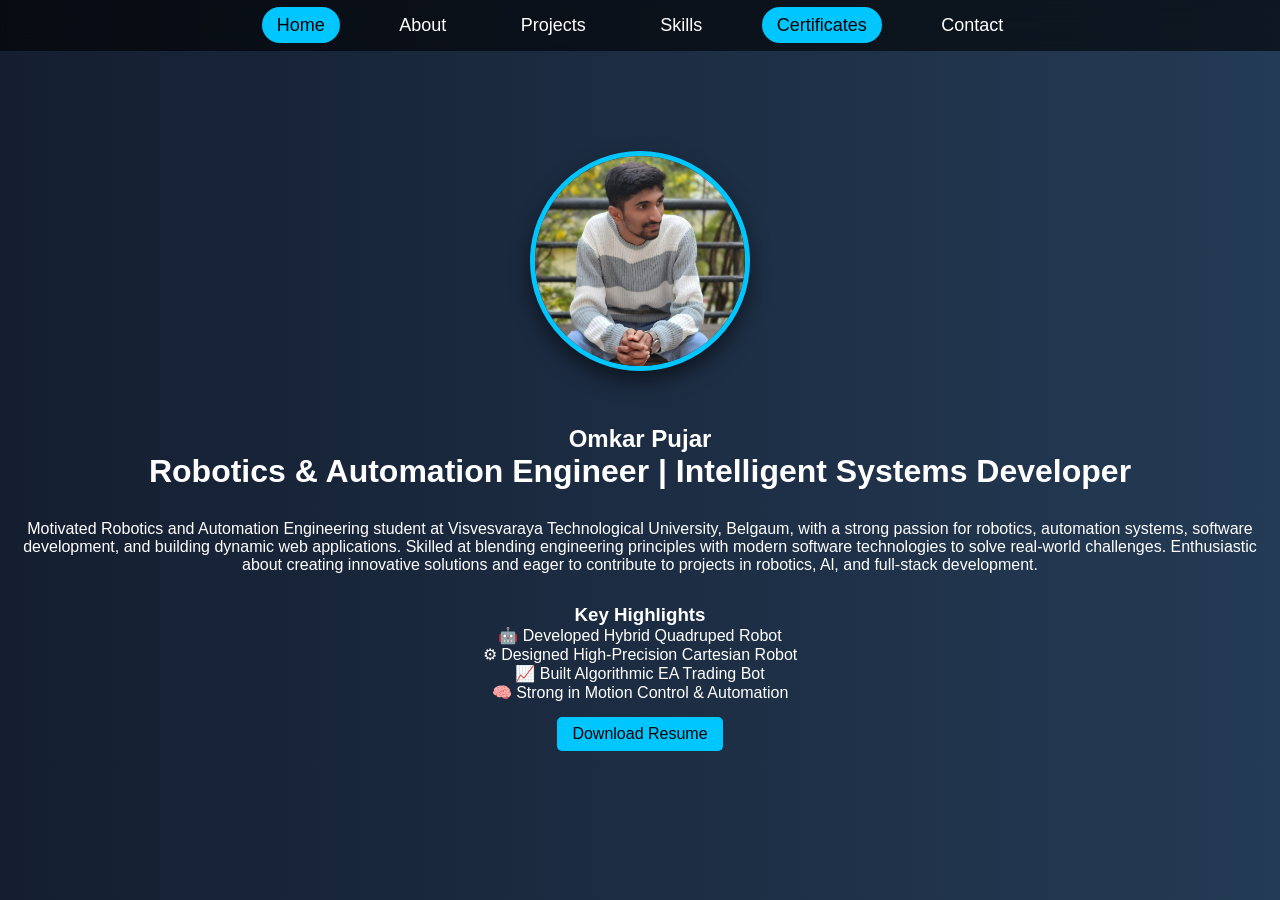
==== index.html @ 6de50186 "Add files via upload" ====
<!DOCTYPE html>
<html>
<head>
    <title>Home - Omkar Pujar</title>
    <link rel="stylesheet" href="style.css">
</head>
<body>

<nav>
    <ul>
        <li><a href="index.html" class="active">Home</a></li>
        <li><a href="about.html">About</a></li>
        <li><a href="projects.html">Projects</a></li>
        <li><a href="skills.html">Skills</a></li>
        <li><a href="certificates.html" class="active">Certificates</a></li>
        <li><a href="contact.html">Contact</a></li>
    </ul>
</nav>

<section class="section">
    <div class="home-container">

        <div>
            <img src="profile.jpg" alt="Omkar Pujar" class="profile-img">
        </div>

        <div>
            <h1>Omkar Pujar</h1>
            <h2>Robotics & Automation Engineer | Intelligent Systems Developer</h2>
            <p>Motivated Robotics and Automation Engineering student at Visvesvaraya 
                Technological University, Belgaum, with a strong passion for robotics, 
                automation systems, software development, and building dynamic web 
                applications. Skilled at blending engineering principles with modern software 
                technologies to solve real-world challenges. Enthusiastic about creating 
                innovative solutions and eager to contribute to projects in robotics, Al, and 
                full-stack development.</p>

               <div class="home-highlights">

            <h3>Key Highlights</h3>
            
            <p>🤖 Developed Hybrid Quadruped Robot</p>
            <p>⚙  Designed High-Precision Cartesian Robot</p>
            <p>📈 Built Algorithmic EA Trading Bot</p>
            <p>🧠 Strong in Motion Control & Automation</p>
        </div>

            <a href="resume.pdf" download class="btn">Download Resume</a>
        </div>

    </div>
</section>

</body>
</html>
---- style.css ----
/* ================= RESET ================= */
* {
    margin: 0;
    padding: 0;
    box-sizing: border-box;
    font-family: Arial, sans-serif;
}

/* ================= BODY ================= */
body {
    background: linear-gradient(to right, #141e30, #243b55);
    color: white;
    min-height: 100vh;
    animation: fadeIn 0.8s ease-in;
}

@keyframes fadeIn {
    from { opacity: 0; }
    to { opacity: 1; }
}

/* ================= NAVIGATION ================= */
nav {
    background: rgba(0,0,0,0.6);
    padding: 15px 0;
    text-align: center;
    backdrop-filter: blur(10px);
}

nav ul {
    list-style: none;
}

nav ul li {
    display: inline-block;
    margin: 0 20px;
}

nav ul li a {
    text-decoration: none;
    color: white;
    font-size: 18px;
    padding: 8px 15px;
    border-radius: 25px;
    transition: 0.3s;
}

nav ul li a:hover {
    background: #00c6ff;
    color: black;
}

.active {
    background: #00c6ff;
    color: black !important;
}

/* ================= SECTION ================= */
.section {
    padding: 60px 20px;
    text-align: center;
}

.section h2 {
    margin-bottom: 30px;
    font-size: 32px;
}

/* ================= HOME LAYOUT ================= */
.home-container {
    display: flex;
    justify-content: center;
    align-items: center;
    gap: 50px;
    flex-wrap: wrap;
    margin-top: 40px;
}

/* Profile Image */
.profile-img {
    width: 220px;
    height: 220px;
    border-radius: 50%;
    object-fit: cover;
    border: 5px solid #00c6ff;
    box-shadow: 0 10px 20px rgba(0,0,0,0.5);
}

/* About Image */
.about-img {
    width: 250px;
    height: 250px;
    border-radius: 15px;
    object-fit: cover;
    border: 4px solid #00c6ff;
    box-shadow: 0 10px 20px rgba(0,0,0,0.5);
}

.home-highlights {
    margin-top: 30px;   /* space after summary */
}
/* ================= BUTTON ================= */
.btn {
    display: inline-block;
    margin-top: 15px;
    padding: 10px 20px;
    background: #00c6ff;
    color: black;
    text-decoration: none;
    border-radius: 25px;
    font-weight: bold;
    transition: 0.3s;
}

.btn:hover {
    background: white;
    transform: scale(1.05);
}

/* ================= GENERAL CARD ================= */
.card-container {
    display: flex;
    flex-direction: column;   /* one under one */
    align-items: center;      /* center horizontally */
    gap: 40px;
    margin-top: 30px;
}

.card {
    width: 700px;            /* fixed width */
    max-width: 90%;          /* responsive */
    padding: 30px;
    border-radius: 15px;
    background: rgba(255, 255, 255, 0.08);
    backdrop-filter: blur(8px);
    transition: 0.3s;
}

.card:hover {
    transform: translateY(-5px);
    box-shadow: 0 0 15px #00c6ff;
}

.project-title {
    color: #00c6ff;
    margin-bottom: 15px;
    border-left: 4px solid #00c6ff;
    padding-left: 10px;
}

.card ul {
    padding-left: 20px;
    line-height: 1.6;
}

/* ================= CERTIFICATE CARD ================= */
.cert-card {
    background: rgba(255,255,255,0.1);
    padding: 25px;
    width: 300px;
    border-radius: 15px;
    text-align: center;
    transition: 0.4s;
    backdrop-filter: blur(10px);
}

.cert-card:hover {
    transform: translateY(-10px);
    box-shadow: 0 0 25px #00c6ff;
}

/* Certificate Icon */
.cert-icon {
    font-size: 45px;
    margin-bottom: 15px;
    color: #00c6ff;
}

.contact-link {
    color: #00c6ff;
    text-decoration: none;
    font-weight: bold;
}

.contact-link:hover {
    text-decoration: underline;
    color: white;
}

.project-img {
    width: 100%;
    border-radius: 10px;
    margin-bottom: 20px;
}

.project-buttons {
    margin-top: 20px;
    display: flex;
    gap: 15px;
}

.btn {
    padding: 8px 15px;
    background: #00c6ff;
    color: black;
    text-decoration: none;
    border-radius: 5px;
    font-weight: 500;
    transition: 0.3s;
}

.btn:hover {
    opacity: 0.8;
}

.secondary-btn {
    background: transparent;
    border: 2px solid #00c6ff;
    color: #00c6ff;
}

.secondary-btn:hover {
    background: #00c6ff;
    color: black;
}
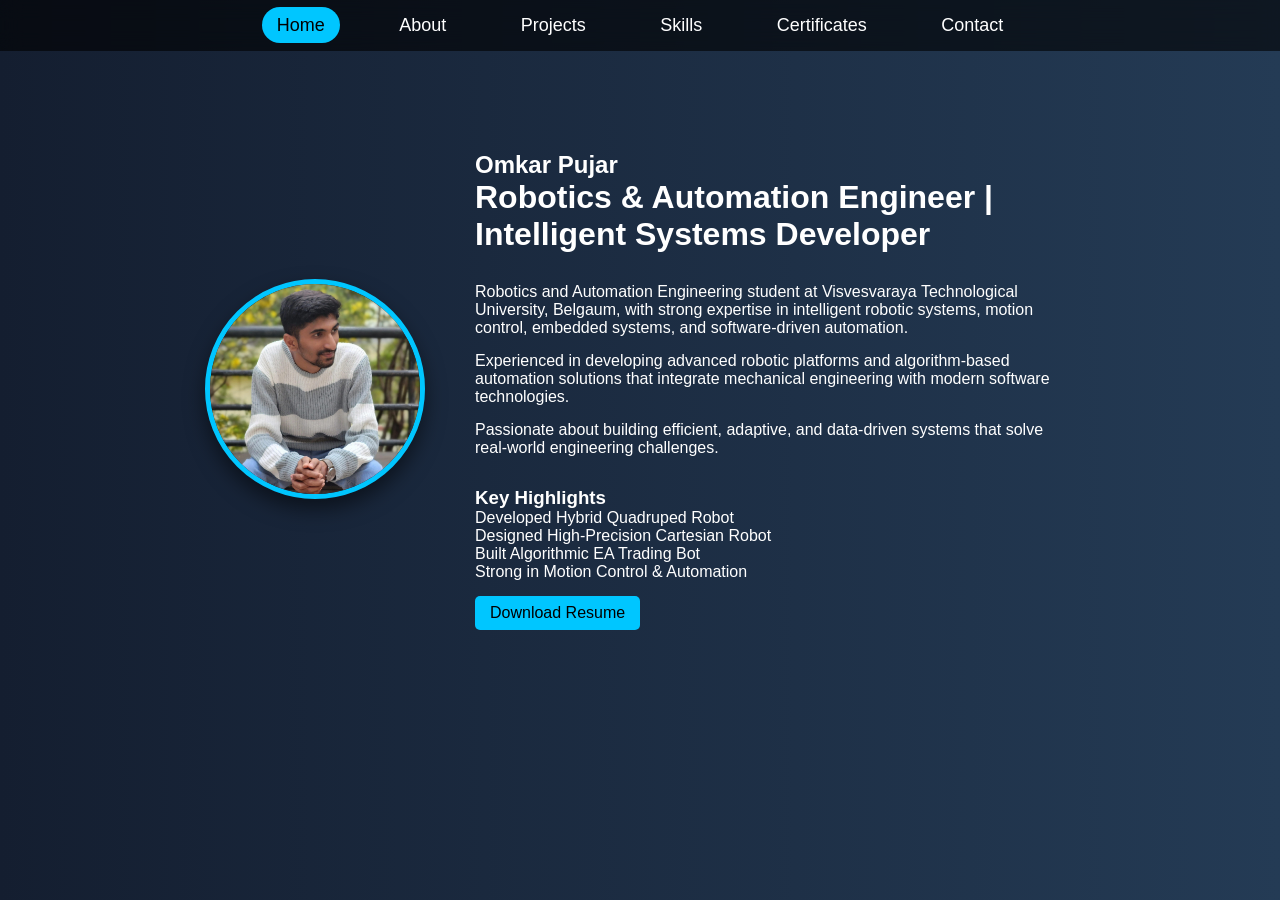
==== commit ec20effb: "Add files via upload" ====
--- a/index.html
+++ b/index.html
@@ -12,7 +12,7 @@
         <li><a href="about.html">About</a></li>
         <li><a href="projects.html">Projects</a></li>
         <li><a href="skills.html">Skills</a></li>
-        <li><a href="certificates.html" class="active">Certificates</a></li>
+        <li><a href="certificates.html">Certificates</a></li>
         <li><a href="contact.html">Contact</a></li>
     </ul>
 </nav>
@@ -24,26 +24,34 @@
             <img src="profile.jpg" alt="Omkar Pujar" class="profile-img">
         </div>
 
-        <div>
+        <div style="max-width: 600px; text-align: left;">
             <h1>Omkar Pujar</h1>
             <h2>Robotics & Automation Engineer | Intelligent Systems Developer</h2>
-            <p>Motivated Robotics and Automation Engineering student at Visvesvaraya 
-                Technological University, Belgaum, with a strong passion for robotics, 
-                automation systems, software development, and building dynamic web 
-                applications. Skilled at blending engineering principles with modern software 
-                technologies to solve real-world challenges. Enthusiastic about creating 
-                innovative solutions and eager to contribute to projects in robotics, Al, and 
-                full-stack development.</p>
 
-               <div class="home-highlights">
+            <p style="margin-top:15px;">
+                Robotics and Automation Engineering student at Visvesvaraya Technological University, 
+                Belgaum, with strong expertise in intelligent robotic systems, motion control, embedded 
+                systems, and software-driven automation.
+            </p>
 
-            <h3>Key Highlights</h3>
-            
-            <p>🤖 Developed Hybrid Quadruped Robot</p>
-            <p>⚙  Designed High-Precision Cartesian Robot</p>
-            <p>📈 Built Algorithmic EA Trading Bot</p>
-            <p>🧠 Strong in Motion Control & Automation</p>
-        </div>
+            <p style="margin-top:15px;">
+                Experienced in developing advanced robotic platforms and algorithm-based automation 
+                solutions that integrate mechanical engineering with modern software technologies.
+            </p>
+
+            <p style="margin-top:15px;">
+                Passionate about building efficient, adaptive, and data-driven systems that solve 
+                real-world engineering challenges.
+            </p>
+
+            <div class="home-highlights">
+                <h3>Key Highlights</h3>
+                
+                <p> Developed Hybrid Quadruped Robot</p>
+                <p> Designed High-Precision Cartesian Robot</p>
+                <p> Built Algorithmic EA Trading Bot</p>
+                <p> Strong in Motion Control & Automation</p>
+            </div>
 
             <a href="resume.pdf" download class="btn">Download Resume</a>
         </div>
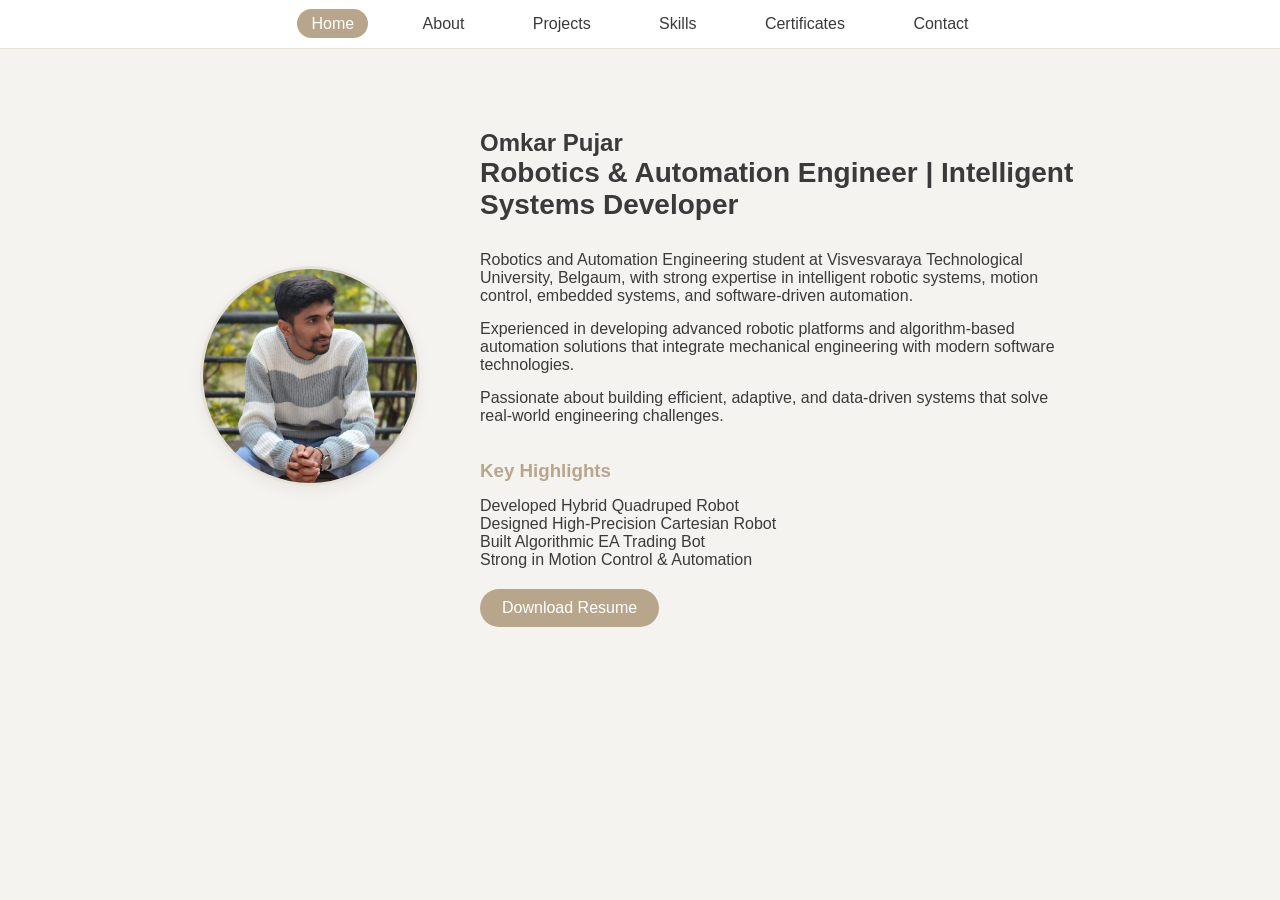
==== commit f4316f7f: "updated index HTML" ====
--- a/index.html
+++ b/index.html
@@ -60,4 +60,4 @@
 </section>
 
 </body>
-</html>+</html>
--- a/style.css
+++ b/style.css
@@ -8,23 +8,17 @@
 
 /* ================= BODY ================= */
 body {
-    background: linear-gradient(to right, #141e30, #243b55);
-    color: white;
+    background-color: #f5f3ef;
+    color: #3a3a3a;
     min-height: 100vh;
-    animation: fadeIn 0.8s ease-in;
-}
-
-@keyframes fadeIn {
-    from { opacity: 0; }
-    to { opacity: 1; }
 }
 
 /* ================= NAVIGATION ================= */
 nav {
-    background: rgba(0,0,0,0.6);
+    background: #ffffff;
     padding: 15px 0;
     text-align: center;
-    backdrop-filter: blur(10px);
+    border-bottom: 1px solid #e6e1d9;
 }
 
 nav ul {
@@ -33,37 +27,37 @@
 
 nav ul li {
     display: inline-block;
-    margin: 0 20px;
+    margin: 0 18px;
 }
 
 nav ul li a {
     text-decoration: none;
-    color: white;
-    font-size: 18px;
-    padding: 8px 15px;
-    border-radius: 25px;
-    transition: 0.3s;
+    color: #3a3a3a;
+    font-size: 16px;
+    padding: 6px 14px;
+    border-radius: 20px;
+    transition: 0.3s ease;
 }
 
 nav ul li a:hover {
-    background: #00c6ff;
-    color: black;
+    background: #eae5dd;
 }
 
 .active {
-    background: #00c6ff;
-    color: black !important;
+    background: #b8a68c;
+    color: white !important;
 }
 
 /* ================= SECTION ================= */
 .section {
-    padding: 60px 20px;
+    padding: 40px 10%;
     text-align: center;
 }
 
 .section h2 {
     margin-bottom: 30px;
-    font-size: 32px;
+    font-size: 28px;
+    font-weight: 600;
 }
 
 /* ================= HOME LAYOUT ================= */
@@ -71,7 +65,7 @@
     display: flex;
     justify-content: center;
     align-items: center;
-    gap: 50px;
+    gap: 60px;
     flex-wrap: wrap;
     margin-top: 40px;
 }
@@ -82,69 +76,74 @@
     height: 220px;
     border-radius: 50%;
     object-fit: cover;
-    border: 5px solid #00c6ff;
-    box-shadow: 0 10px 20px rgba(0,0,0,0.5);
+    border: 3px solid #e6e1d9;
+    box-shadow: 0 5px 15px rgba(0,0,0,0.05);
 }
 
 /* About Image */
 .about-img {
     width: 250px;
     height: 250px;
-    border-radius: 15px;
+    border-radius: 12px;
     object-fit: cover;
-    border: 4px solid #00c6ff;
-    box-shadow: 0 10px 20px rgba(0,0,0,0.5);
+    border: 3px solid #e6e1d9;
+    box-shadow: 0 5px 15px rgba(0,0,0,0.05);
 }
 
 .home-highlights {
-    margin-top: 30px;   /* space after summary */
-}
+    margin-top: 35px;
+}
+
+.home-highlights h3 {
+    margin-bottom: 15px;
+    color: #b8a68c;
+}
+
 /* ================= BUTTON ================= */
 .btn {
     display: inline-block;
-    margin-top: 15px;
-    padding: 10px 20px;
-    background: #00c6ff;
-    color: black;
+    margin-top: 20px;
+    padding: 10px 22px;
+    background: #b8a68c;
+    color: white;
     text-decoration: none;
     border-radius: 25px;
-    font-weight: bold;
-    transition: 0.3s;
+    font-weight: 500;
+    transition: 0.3s ease;
 }
 
 .btn:hover {
-    background: white;
-    transform: scale(1.05);
+    background: #a08f75;
 }
 
 /* ================= GENERAL CARD ================= */
 .card-container {
     display: flex;
-    flex-direction: column;   /* one under one */
-    align-items: center;      /* center horizontally */
-    gap: 40px;
+    flex-direction: column;
+    align-items: center;
+    gap: 35px;
     margin-top: 30px;
 }
 
 .card {
-    width: 700px;            /* fixed width */
-    max-width: 90%;          /* responsive */
+    width: 750px;
+    max-width: 95%;
     padding: 30px;
-    border-radius: 15px;
-    background: rgba(255, 255, 255, 0.08);
-    backdrop-filter: blur(8px);
-    transition: 0.3s;
+    border-radius: 12px;
+    background: #ffffff;
+    border: 1px solid #e6e1d9;
+    transition: 0.3s ease;
+    text-align: left;
 }
 
 .card:hover {
-    transform: translateY(-5px);
-    box-shadow: 0 0 15px #00c6ff;
+    transform: translateY(-4px);
 }
 
 .project-title {
-    color: #00c6ff;
+    color: #b8a68c;
     margin-bottom: 15px;
-    border-left: 4px solid #00c6ff;
+    border-left: 4px solid #b8a68c;
     padding-left: 10px;
 }
 
@@ -155,71 +154,75 @@
 
 /* ================= CERTIFICATE CARD ================= */
 .cert-card {
-    background: rgba(255,255,255,0.1);
+    background: #ffffff;
     padding: 25px;
     width: 300px;
-    border-radius: 15px;
+    border-radius: 12px;
     text-align: center;
-    transition: 0.4s;
-    backdrop-filter: blur(10px);
+    border: 1px solid #e6e1d9;
+    transition: 0.3s ease;
 }
 
 .cert-card:hover {
-    transform: translateY(-10px);
-    box-shadow: 0 0 25px #00c6ff;
-}
-
-/* Certificate Icon */
+    transform: translateY(-4px);
+}
+
 .cert-icon {
-    font-size: 45px;
+    font-size: 38px;
     margin-bottom: 15px;
-    color: #00c6ff;
+    color: #b8a68c;
 }
 
 .contact-link {
-    color: #00c6ff;
+    color: #b8a68c;
     text-decoration: none;
-    font-weight: bold;
+    font-weight: 500;
 }
 
 .contact-link:hover {
     text-decoration: underline;
-    color: white;
-}
-
+}
+
+/* ================= PROJECT IMAGE ================= */
 .project-img {
     width: 100%;
-    border-radius: 10px;
+    border-radius: 8px;
     margin-bottom: 20px;
 }
 
+/* ================= PROJECT BUTTONS ================= */
 .project-buttons {
     margin-top: 20px;
     display: flex;
     gap: 15px;
 }
 
-.btn {
-    padding: 8px 15px;
-    background: #00c6ff;
-    color: black;
-    text-decoration: none;
-    border-radius: 5px;
-    font-weight: 500;
-    transition: 0.3s;
-}
-
-.btn:hover {
-    opacity: 0.8;
-}
-
 .secondary-btn {
     background: transparent;
-    border: 2px solid #00c6ff;
-    color: #00c6ff;
+    border: 1px solid #b8a68c;
+    color: #b8a68c;
 }
 
 .secondary-btn:hover {
-    background: #00c6ff;
-    color: black;
+    background: #b8a68c;
+    color: white;
+}
+
+/* ================= SOCIAL ICONS ================= */
+.social-icons {
+    position: fixed;
+    bottom: 25px;
+    left: 25px;
+}
+
+.social-icons a {
+    display: block;
+    font-size: 20px;
+    color: #6b6b6b;
+    margin: 10px 0;
+    transition: 0.3s;
+}
+
+.social-icons a:hover {
+    color: #b8a68c;
 }
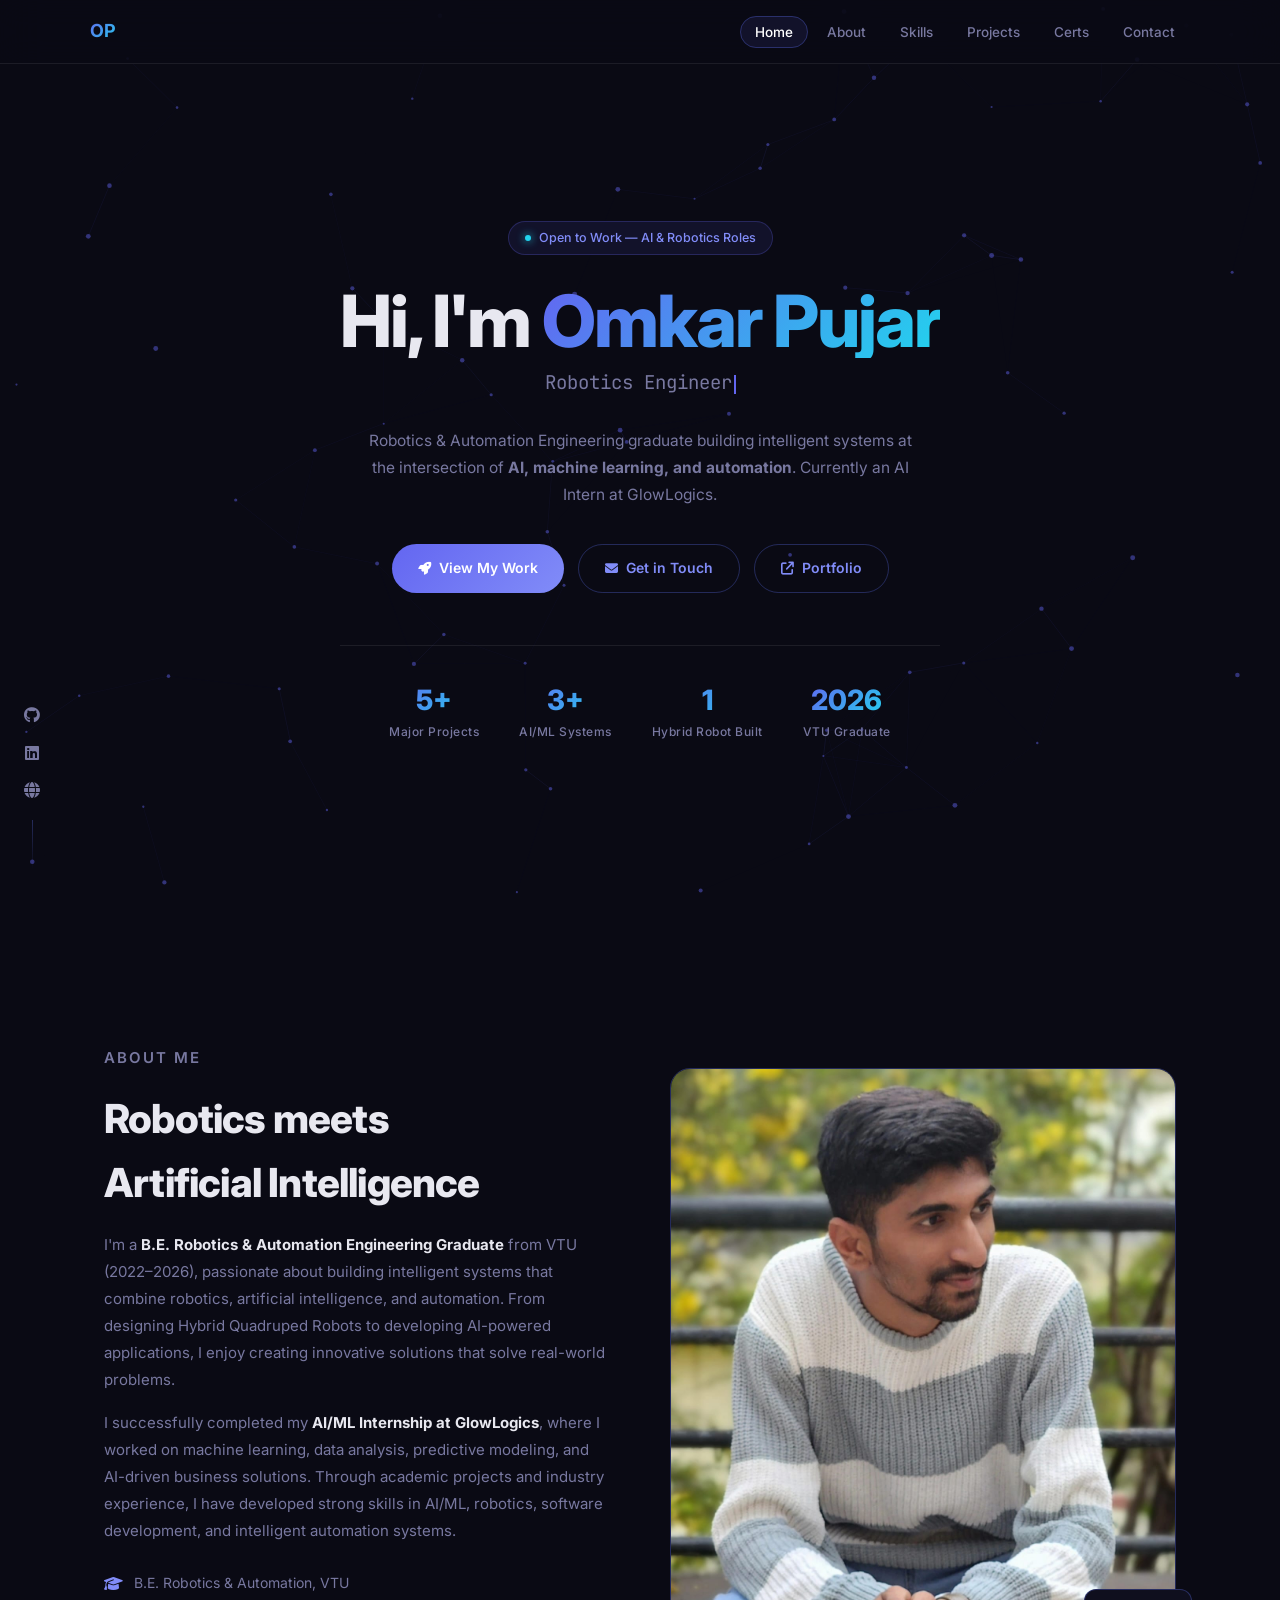
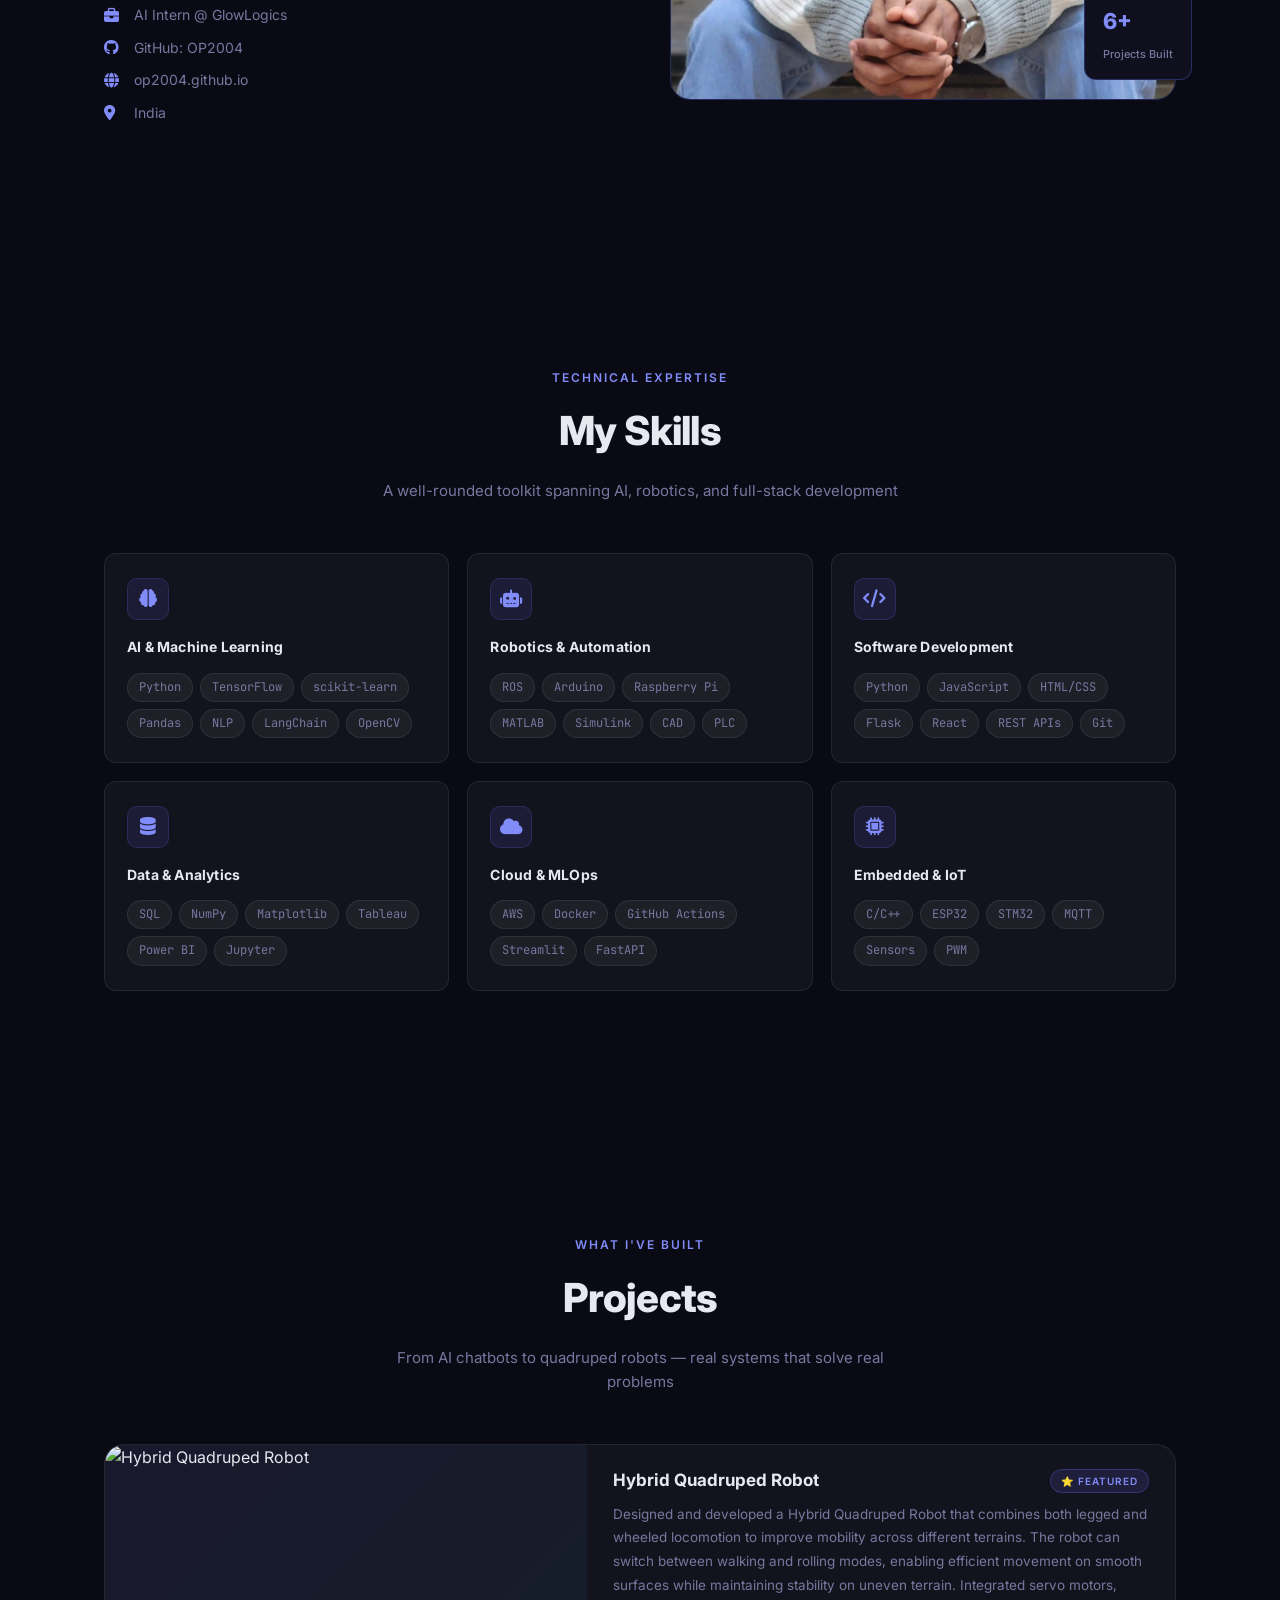
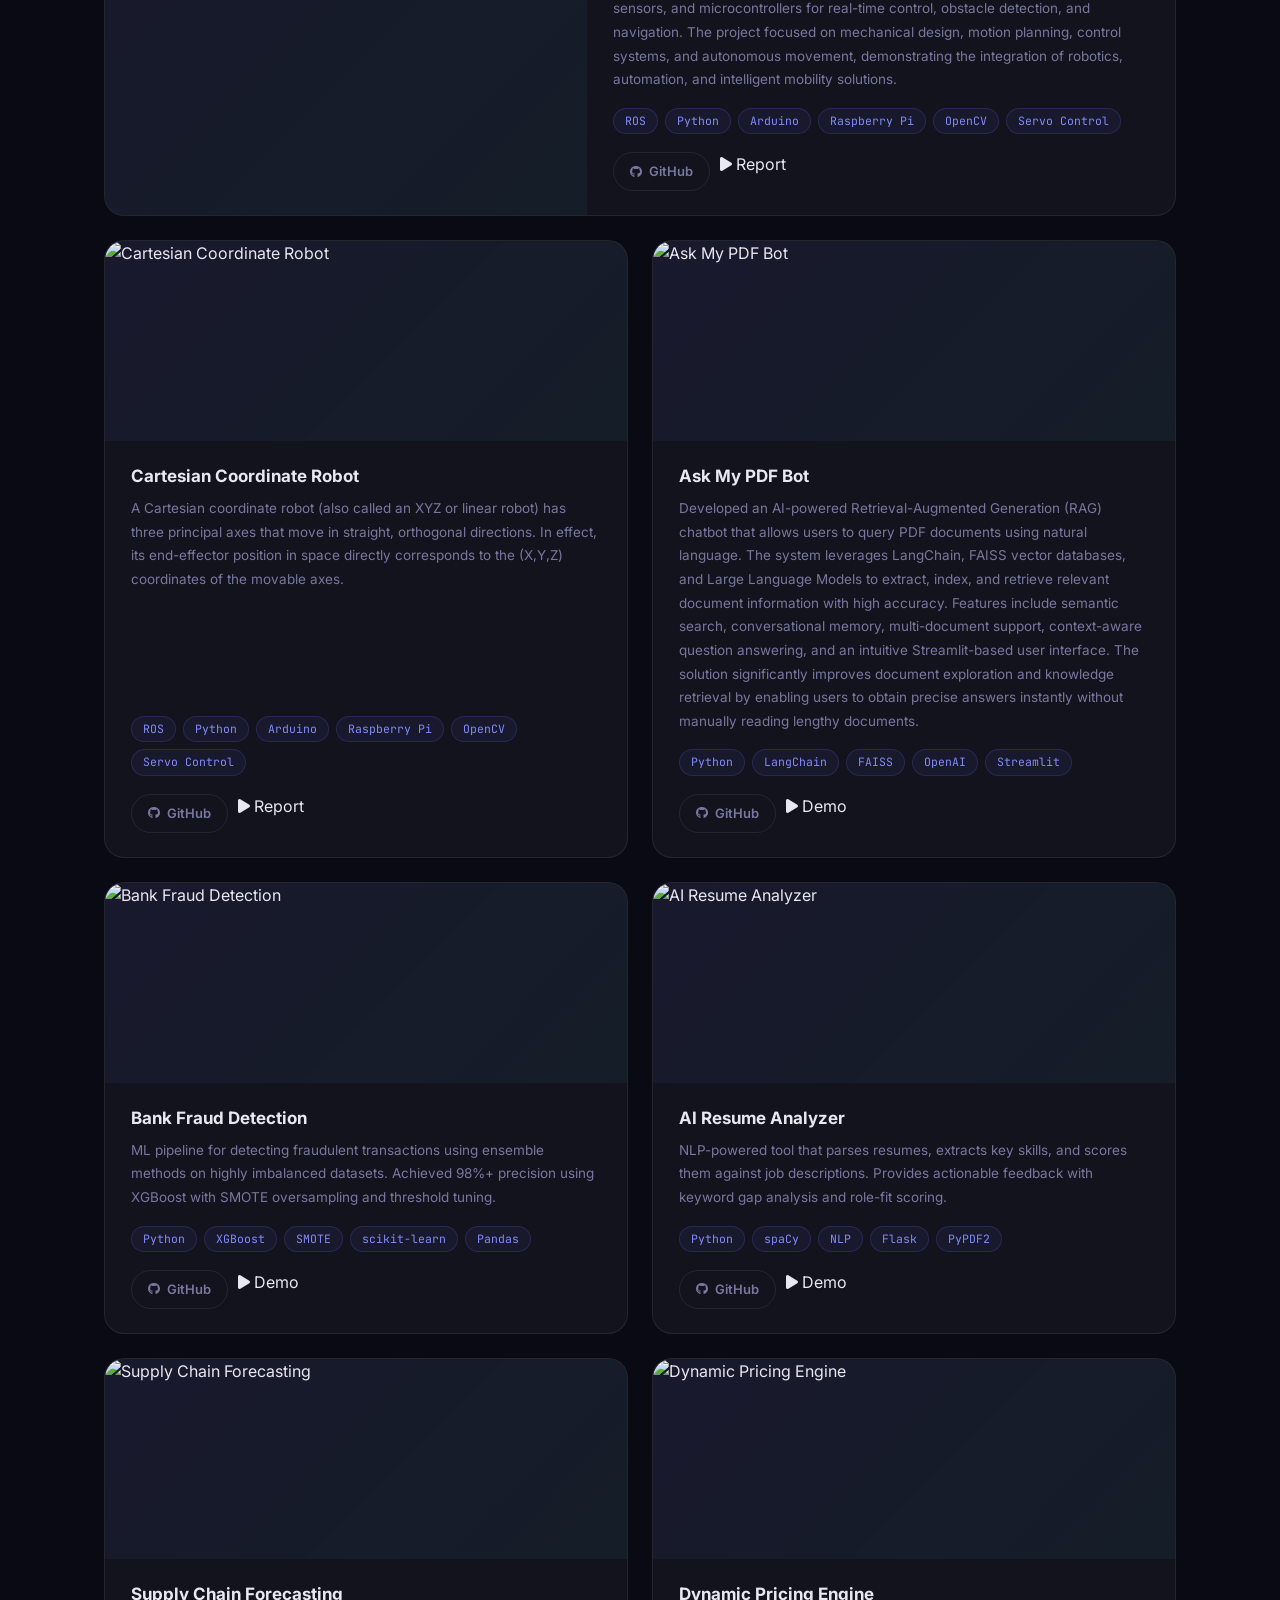
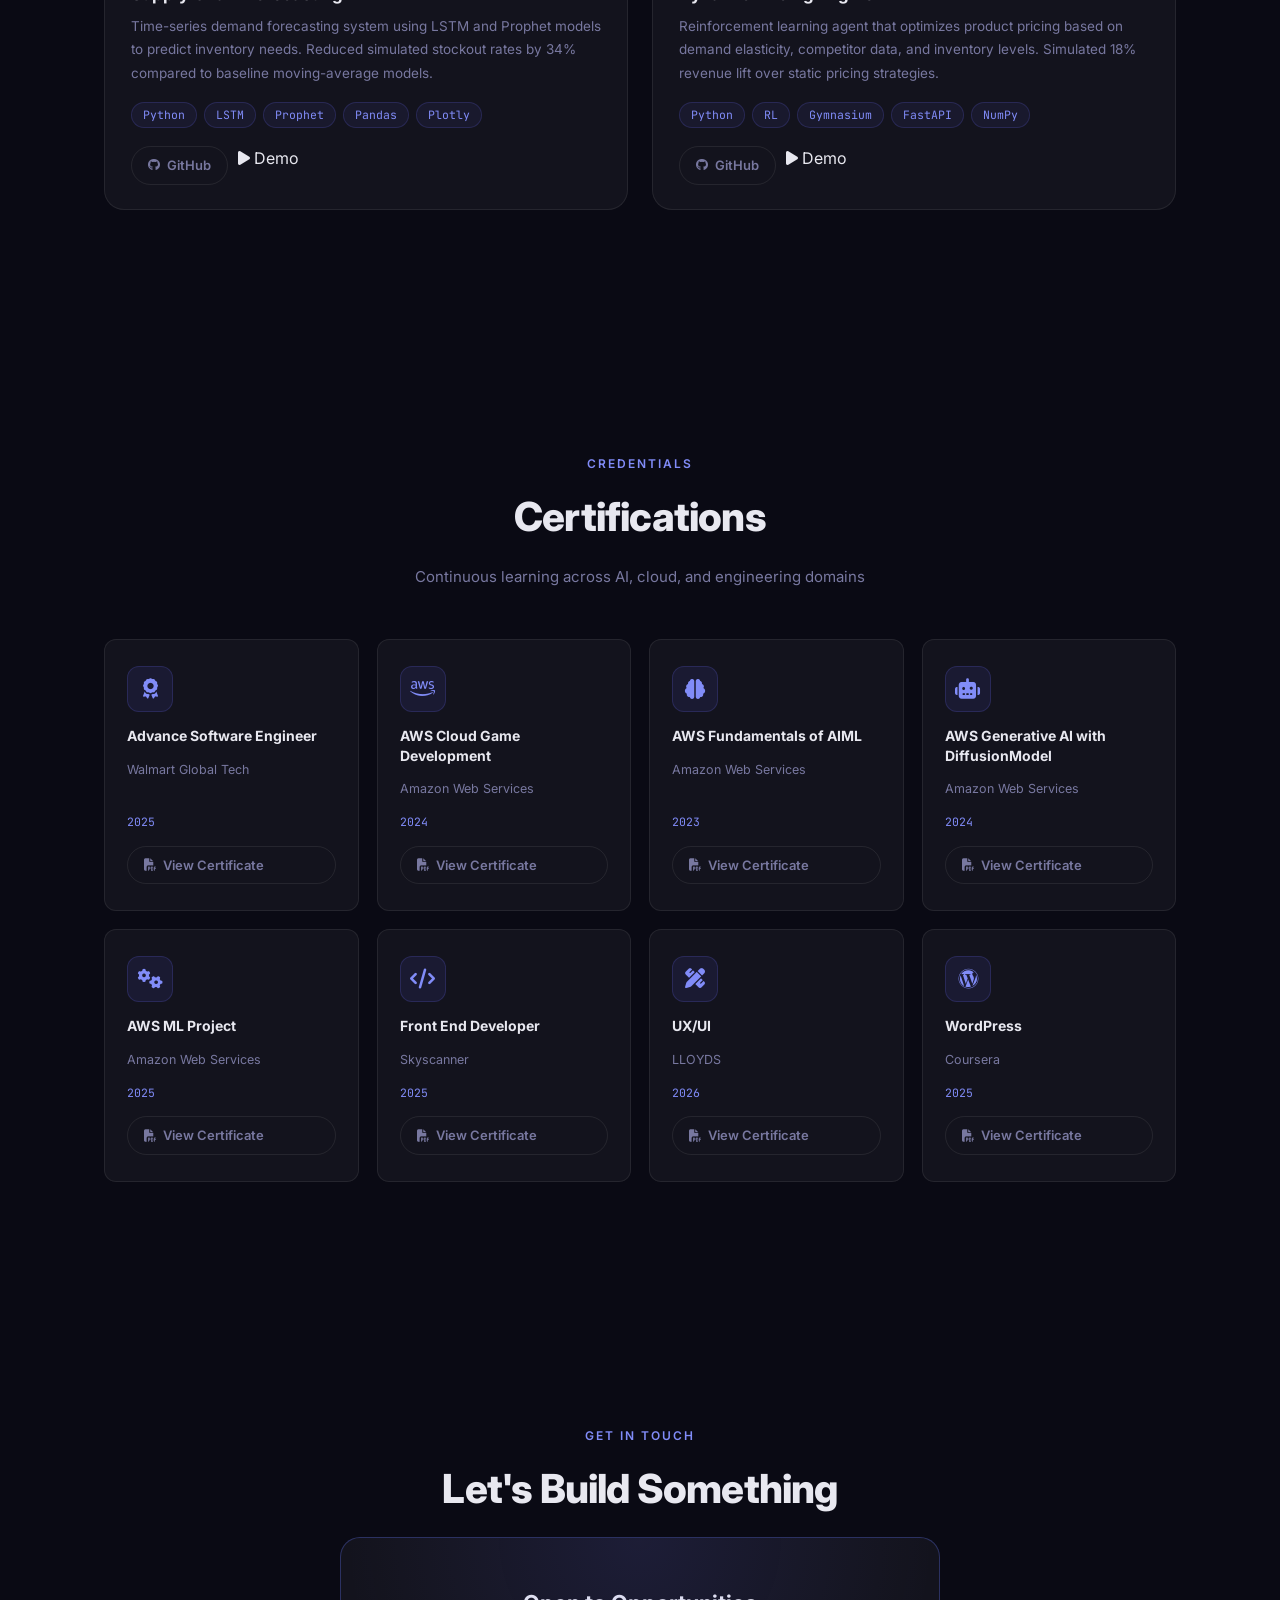
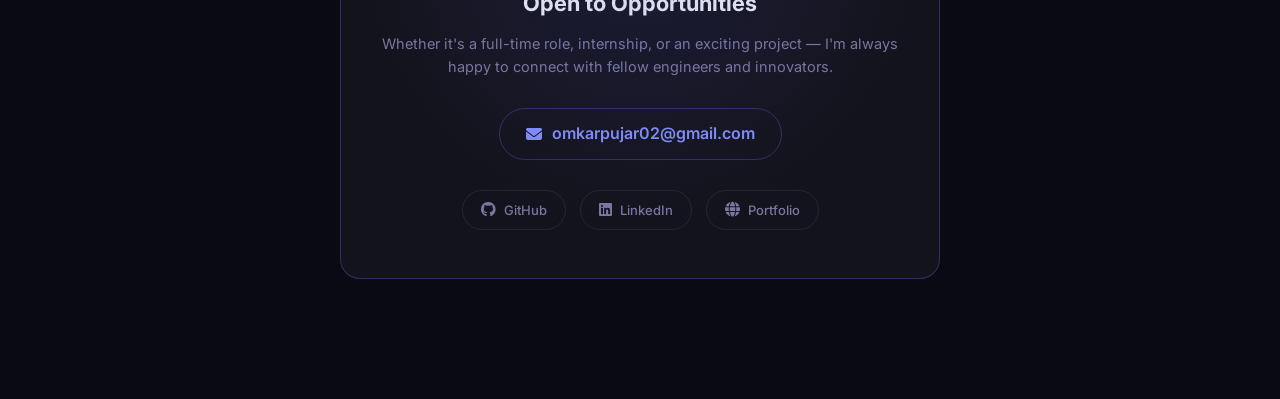
==== commit 7a82ab1c: "Add files via upload" ====
--- a/index.html
+++ b/index.html
@@ -1,63 +1,1037 @@
-<!DOCTYPE html>
-<html>
-<head>
-    <title>Home - Omkar Pujar</title>
-    <link rel="stylesheet" href="style.css">
-</head>
-<body>
-
-<nav>
-    <ul>
-        <li><a href="index.html" class="active">Home</a></li>
-        <li><a href="about.html">About</a></li>
-        <li><a href="projects.html">Projects</a></li>
-        <li><a href="skills.html">Skills</a></li>
-        <li><a href="certificates.html">Certificates</a></li>
-        <li><a href="contact.html">Contact</a></li>
-    </ul>
-</nav>
-
-<section class="section">
-    <div class="home-container">
-
-        <div>
-            <img src="profile.jpg" alt="Omkar Pujar" class="profile-img">
-        </div>
-
-        <div style="max-width: 600px; text-align: left;">
-            <h1>Omkar Pujar</h1>
-            <h2>Robotics & Automation Engineer | Intelligent Systems Developer</h2>
-
-            <p style="margin-top:15px;">
-                Robotics and Automation Engineering student at Visvesvaraya Technological University, 
-                Belgaum, with strong expertise in intelligent robotic systems, motion control, embedded 
-                systems, and software-driven automation.
-            </p>
-
-            <p style="margin-top:15px;">
-                Experienced in developing advanced robotic platforms and algorithm-based automation 
-                solutions that integrate mechanical engineering with modern software technologies.
-            </p>
-
-            <p style="margin-top:15px;">
-                Passionate about building efficient, adaptive, and data-driven systems that solve 
-                real-world engineering challenges.
-            </p>
-
-            <div class="home-highlights">
-                <h3>Key Highlights</h3>
-                
-                <p> Developed Hybrid Quadruped Robot</p>
-                <p> Designed High-Precision Cartesian Robot</p>
-                <p> Built Algorithmic EA Trading Bot</p>
-                <p> Strong in Motion Control & Automation</p>
-            </div>
-
-            <a href="resume.pdf" download class="btn">Download Resume</a>
-        </div>
-
-    </div>
-</section>
-
-</body>
-</html>
+<!DOCTYPE html>
+<html lang="en">
+<head>
+<meta charset="UTF-8"/>
+<meta name="viewport" content="width=device-width, initial-scale=1.0"/>
+<title>Omkar Pujar | Robotics & Automation Engineer</title>
+<link rel="preconnect" href="https://fonts.googleapis.com"/>
+<link rel="preconnect" href="https://fonts.gstatic.com" crossorigin/>
+<link href="https://fonts.googleapis.com/css2?family=Inter:wght@300;400;500;600;700;800&family=JetBrains+Mono:wght@400;500&display=swap" rel="stylesheet"/>
+<link rel="stylesheet" href="https://cdnjs.cloudflare.com/ajax/libs/font-awesome/6.5.0/css/all.min.css"/>
+<style>
+/* ─── TOKENS ─────────────────────────────────── */
+:root {
+  --bg:         #0a0a14;
+  --bg2:        #0f0f1e;
+  --surface:    rgba(255,255,255,0.04);
+  --surface2:   rgba(255,255,255,0.07);
+  --border:     rgba(255,255,255,0.08);
+  --border2:    rgba(100,120,255,0.3);
+  --accent:     #6366f1;
+  --accent2:    #818cf8;
+  --accent-glow:rgba(99,102,241,0.25);
+  --teal:       #22d3ee;
+  --text:       #e8e8f0;
+  --muted:      #7878a0;
+  --nav-h:      64px;
+  --ease:       cubic-bezier(0.4,0,0.2,1);
+  --r:          12px;
+  --r2:         20px;
+}
+
+/* ─── RESET ──────────────────────────────────── */
+*,*::before,*::after{margin:0;padding:0;box-sizing:border-box;}
+html{scroll-behavior:smooth;font-size:16px;}
+body{
+  background:var(--bg);
+  color:var(--text);
+  font-family:'Inter',sans-serif;
+  line-height:1.6;
+  overflow-x:hidden;
+}
+a{color:inherit;text-decoration:none;}
+img{max-width:100%;display:block;}
+ul{list-style:none;}
+button{font-family:inherit;cursor:pointer;}
+
+/* ─── CANVAS ─────────────────────────────────── */
+#bg-canvas{
+  position:fixed;inset:0;
+  width:100%;height:100%;
+  z-index:0;pointer-events:none;
+}
+
+/* ─── NAV ────────────────────────────────────── */
+nav{
+  position:fixed;top:0;left:0;right:0;
+  height:var(--nav-h);
+  z-index:9000;
+  background:rgba(10,10,20,0.75);
+  backdrop-filter:blur(20px);
+  -webkit-backdrop-filter:blur(20px);
+  border-bottom:1px solid var(--border);
+  display:flex;align-items:center;justify-content:center;
+  padding:0 5%;
+}
+.nav-inner{
+  width:100%;max-width:1100px;
+  display:flex;align-items:center;justify-content:space-between;
+}
+.nav-logo{
+  font-size:18px;font-weight:700;
+  background:linear-gradient(135deg,#6366f1,#22d3ee);
+  -webkit-background-clip:text;-webkit-text-fill-color:transparent;
+  background-clip:text;letter-spacing:-0.5px;
+}
+.nav-links{display:flex;gap:4px;}
+.nav-links a{
+  color:var(--muted);font-size:13.5px;font-weight:500;
+  padding:7px 14px;border-radius:30px;
+  border:1px solid transparent;
+  transition:all 0.25s var(--ease);
+}
+.nav-links a:hover,.nav-links a.active{
+  color:var(--text);
+  border-color:var(--border2);
+  background:rgba(99,102,241,0.1);
+}
+.nav-links a.active{color:#fff;}
+
+/* ─── SECTIONS ───────────────────────────────── */
+section{
+  position:relative;z-index:1;
+  padding:100px 5%;
+  max-width:1200px;margin:0 auto;
+}
+section:first-of-type{max-width:none;padding:0;}
+
+.section-label{
+  font-size:12px;font-weight:600;letter-spacing:2px;
+  color:var(--accent2);text-transform:uppercase;
+  margin-bottom:12px;
+}
+.section-title{
+  font-size:clamp(28px,4vw,40px);font-weight:800;
+  letter-spacing:-0.8px;color:var(--text);
+  margin-bottom:16px;
+}
+.section-sub{
+  color:var(--muted);font-size:15px;
+  max-width:540px;margin:0 auto 50px;
+}
+
+/* ─── HERO ───────────────────────────────────── */
+#hero{
+  min-height:100vh;max-width:none;
+  padding:var(--nav-h) 5% 0;
+  display:flex;align-items:center;justify-content:center;
+  text-align:center;
+}
+.hero-wrap{max-width:780px;margin:0 auto;}
+
+.hero-badge{
+  display:inline-flex;align-items:center;gap:8px;
+  background:rgba(99,102,241,0.1);
+  border:1px solid rgba(99,102,241,0.25);
+  border-radius:30px;padding:6px 16px;
+  font-size:12.5px;color:var(--accent2);font-weight:500;
+  margin-bottom:28px;
+}
+.hero-badge span{
+  width:6px;height:6px;border-radius:50%;
+  background:var(--teal);
+  box-shadow:0 0 8px var(--teal);
+  display:inline-block;
+  animation:pulse 2s ease infinite;
+}
+@keyframes pulse{0%,100%{opacity:1;transform:scale(1)}50%{opacity:0.6;transform:scale(1.3)}}
+
+.hero-name{
+  font-size:clamp(42px,7vw,72px);font-weight:800;
+  letter-spacing:-2px;line-height:1.05;
+  margin-bottom:10px;
+}
+.hero-name .word{display:inline-block;}
+.hero-name .accent-word{
+  background:linear-gradient(135deg,#6366f1 0%,#22d3ee 100%);
+  -webkit-background-clip:text;-webkit-text-fill-color:transparent;
+  background-clip:text;
+}
+
+.hero-role{
+  font-size:clamp(15px,2vw,19px);color:var(--muted);
+  font-weight:400;margin-bottom:28px;
+  font-family:'JetBrains Mono',monospace;
+}
+.hero-role .type-cursor{
+  display:inline-block;width:2px;height:1em;
+  background:var(--accent);margin-left:2px;
+  animation:blink 1s step-end infinite;vertical-align:middle;
+}
+@keyframes blink{0%,100%{opacity:1}50%{opacity:0}}
+
+.hero-desc{
+  font-size:15.5px;color:var(--muted);
+  line-height:1.75;max-width:560px;margin:0 auto 36px;
+}
+
+.hero-btns{display:flex;flex-wrap:wrap;gap:14px;justify-content:center;}
+
+.btn{
+  display:inline-flex;align-items:center;gap:8px;
+  padding:12px 26px;border-radius:30px;
+  font-size:14px;font-weight:600;
+  transition:all 0.3s var(--ease);
+  position:relative;overflow:hidden;border:none;
+}
+.btn-primary{
+  background:linear-gradient(135deg,#6366f1,#818cf8);
+  color:#fff;
+  box-shadow:0 0 0 0 var(--accent-glow);
+}
+.btn-primary:hover{
+  transform:translateY(-2px);
+  box-shadow:0 8px 30px rgba(99,102,241,0.45);
+}
+.btn-outline{
+  background:transparent;
+  border:1px solid var(--border2);
+  color:var(--accent2);
+}
+.btn-outline:hover{
+  background:rgba(99,102,241,0.1);
+  transform:translateY(-2px);
+  border-color:var(--accent);
+}
+.btn i{font-size:13px;}
+
+.hero-stats{
+  display:flex;justify-content:center;gap:40px;
+  margin-top:52px;padding-top:40px;
+  border-top:1px solid var(--border);
+  flex-wrap:wrap;
+}
+.stat-item{text-align:center;}
+.stat-num{
+  font-size:28px;font-weight:800;
+  background:linear-gradient(135deg,#6366f1,#22d3ee);
+  -webkit-background-clip:text;-webkit-text-fill-color:transparent;
+  background-clip:text;
+  display:block;line-height:1;margin-bottom:4px;
+}
+.stat-label{font-size:12px;color:var(--muted);font-weight:500;letter-spacing:0.5px;}
+
+/* ─── ABOUT ──────────────────────────────────── */
+#about{padding-top:calc(var(--nav-h) + 80px);}
+.about-grid{
+  display:grid;grid-template-columns:1fr 1fr;gap:60px;
+  align-items:center;text-align:left;
+}
+.about-text p{
+  color:var(--muted);font-size:15px;line-height:1.8;margin-bottom:16px;
+}
+.about-text p strong{color:var(--text);}
+.about-highlights{
+  display:flex;flex-direction:column;gap:10px;margin-top:28px;
+}
+.highlight-item{
+  display:flex;align-items:center;gap:12px;
+  font-size:14px;color:var(--muted);
+}
+.highlight-item i{color:var(--accent2);font-size:15px;width:18px;}
+
+.about-img-wrap{position:relative;}
+.about-img-wrap img{
+  width:100%;border-radius:var(--r2);
+  border:1px solid var(--border2);
+  object-fit:cover;aspect-ratio:4/5;
+}
+.about-img-badge{
+  position:absolute;bottom:20px;right:-16px;
+  background:var(--bg2);
+  border:1px solid var(--border2);
+  border-radius:var(--r);
+  padding:14px 18px;
+  backdrop-filter:blur(10px);
+}
+.about-img-badge .num{
+  font-size:22px;font-weight:800;color:var(--accent2);display:block;
+}
+.about-img-badge .lbl{font-size:11px;color:var(--muted);font-weight:500;}
+
+/* ─── SKILLS ─────────────────────────────────── */
+#skills{text-align:center;padding-top:calc(var(--nav-h) + 80px);}
+.skills-grid{
+  display:grid;
+  grid-template-columns:repeat(auto-fit,minmax(260px,1fr));
+  gap:18px;margin-top:8px;text-align:left;
+}
+.skill-card{
+  background:var(--surface);
+  border:1px solid var(--border);
+  border-radius:var(--r);
+  padding:24px 22px;
+  transition:all 0.35s var(--ease);
+}
+.skill-card:hover{
+  border-color:var(--border2);
+  background:var(--surface2);
+  transform:translateY(-6px);
+  box-shadow:0 16px 40px rgba(0,0,0,0.3),0 0 30px var(--accent-glow);
+}
+.skill-card-icon{
+  width:42px;height:42px;border-radius:10px;
+  background:rgba(99,102,241,0.12);
+  border:1px solid rgba(99,102,241,0.2);
+  display:flex;align-items:center;justify-content:center;
+  font-size:18px;color:var(--accent2);
+  margin-bottom:16px;
+}
+.skill-card h3{
+  font-size:14px;font-weight:700;color:var(--text);
+  margin-bottom:14px;letter-spacing:0.2px;
+}
+.skill-tags{display:flex;flex-wrap:wrap;gap:7px;}
+.skill-tag{
+  font-size:12px;color:var(--muted);
+  background:rgba(255,255,255,0.05);
+  border:1px solid var(--border);
+  border-radius:20px;padding:4px 11px;
+  font-family:'JetBrains Mono',monospace;
+  transition:all 0.2s;
+}
+.skill-tag:hover{
+  color:var(--accent2);
+  border-color:rgba(99,102,241,0.35);
+  background:rgba(99,102,241,0.07);
+}
+
+/* ─── PROJECTS ───────────────────────────────── */
+#projects{text-align:center;padding-top:calc(var(--nav-h) + 80px);}
+.projects-grid{
+  display:grid;gap:24px;
+  grid-template-columns:1fr 1fr;
+  margin-top:8px;text-align:left;
+}
+.project-card{
+  background:var(--surface);
+  border:1px solid var(--border);
+  border-radius:var(--r2);
+  overflow:hidden;
+  transition:all 0.4s var(--ease);
+  display:flex;flex-direction:column;
+}
+.project-card:hover{
+  border-color:var(--border2);
+  transform:translateY(-8px);
+  box-shadow:0 24px 50px rgba(0,0,0,0.4),0 0 40px var(--accent-glow);
+}
+.project-card.featured{
+  grid-column:span 2;
+  flex-direction:row;
+}
+.project-img-wrap{
+  overflow:hidden;
+  background:linear-gradient(135deg,rgba(99,102,241,0.08),rgba(34,211,238,0.05));
+  min-height:200px;
+  display:flex;align-items:center;justify-content:center;
+  position:relative;
+}
+.project-card.featured .project-img-wrap{
+  flex:0 0 45%;min-height:280px;
+}
+.project-img-wrap img{
+  width:100%;height:100%;object-fit:cover;
+  transition:transform 0.5s var(--ease);
+}
+.project-card:hover .project-img-wrap img{transform:scale(1.04);}
+.project-img-placeholder{
+  font-size:48px;color:var(--accent);opacity:0.4;
+  position:absolute;
+}
+.project-body{padding:24px 26px;flex:1;display:flex;flex-direction:column;}
+.project-head{display:flex;align-items:flex-start;justify-content:space-between;margin-bottom:10px;}
+.project-name{
+  font-size:17px;font-weight:700;color:var(--text);
+  line-height:1.3;
+}
+.project-featured-badge{
+  font-size:10px;font-weight:600;letter-spacing:1px;
+  background:rgba(99,102,241,0.15);color:var(--accent2);
+  border:1px solid rgba(99,102,241,0.3);
+  border-radius:20px;padding:3px 10px;white-space:nowrap;
+  text-transform:uppercase;
+}
+.project-desc{
+  font-size:13.5px;color:var(--muted);
+  line-height:1.75;margin-bottom:16px;flex:1;
+}
+.project-tech{display:flex;flex-wrap:wrap;gap:7px;margin-bottom:18px;}
+.tech-tag{
+  font-size:11.5px;
+  background:rgba(99,102,241,0.08);
+  border:1px solid rgba(99,102,241,0.2);
+  color:var(--accent2);
+  border-radius:20px;padding:3px 11px;
+  font-family:'JetBrains Mono',monospace;
+}
+.project-links{display:flex;gap:10px;margin-top:auto;}
+.project-link{
+  display:inline-flex;align-items:center;gap:7px;
+  font-size:13px;font-weight:600;color:var(--muted);
+  padding:8px 16px;border-radius:25px;
+  border:1px solid var(--border);
+  transition:all 0.25s var(--ease);
+}
+.project-link:hover{color:var(--accent2);border-color:var(--border2);background:rgba(99,102,241,0.07);}
+.project-link i{font-size:12px;}
+
+/* ─── CERTS ──────────────────────────────────── */
+#certifications{text-align:center;padding-top:calc(var(--nav-h) + 80px);}
+.certs-grid{
+  display:grid;
+  grid-template-columns:repeat(auto-fit,minmax(250px,1fr));
+  gap:18px;margin-top:8px;
+}
+.cert-card{
+  background:var(--surface);
+  border:1px solid var(--border);
+  border-radius:var(--r);
+  padding:26px 22px;
+  text-align:left;
+  transition:all 0.35s var(--ease);
+  display:flex;flex-direction:column;gap:14px;
+}
+.cert-card:hover{
+  border-color:var(--border2);
+  background:var(--surface2);
+  transform:translateY(-5px);
+  box-shadow:0 14px 35px rgba(0,0,0,0.3),0 0 25px var(--accent-glow);
+}
+.cert-icon-wrap{
+  width:46px;height:46px;border-radius:12px;
+  background:rgba(99,102,241,0.1);
+  border:1px solid rgba(99,102,241,0.2);
+  display:flex;align-items:center;justify-content:center;
+  font-size:20px;color:var(--accent2);
+}
+.cert-name{font-size:14px;font-weight:700;color:var(--text);line-height:1.4;}
+.cert-issuer{font-size:12.5px;color:var(--muted);}
+.cert-date{
+  font-size:11.5px;color:var(--accent2);
+  font-family:'JetBrains Mono',monospace;
+  margin-top:auto;
+}
+
+/* ─── CONTACT ────────────────────────────────── */
+#contact{
+  text-align:center;
+  padding-top:calc(var(--nav-h) + 80px);
+  padding-bottom:120px;
+}
+.contact-card{
+  max-width:600px;margin:0 auto;
+  background:var(--surface);
+  border:1px solid var(--border2);
+  border-radius:var(--r2);
+  padding:48px 40px;
+  position:relative;
+  overflow:hidden;
+}
+.contact-card::before{
+  content:'';position:absolute;inset:0;
+  background:radial-gradient(circle at 50% 0%,rgba(99,102,241,0.12),transparent 65%);
+  pointer-events:none;
+}
+.contact-card h3{
+  font-size:22px;font-weight:700;margin-bottom:10px;
+}
+.contact-card p{
+  color:var(--muted);font-size:14.5px;margin-bottom:30px;
+}
+.contact-email{
+  display:inline-flex;align-items:center;gap:10px;
+  font-size:16px;font-weight:600;color:var(--accent2);
+  border:1px solid var(--border2);border-radius:30px;
+  padding:12px 26px;margin-bottom:30px;
+  transition:all 0.25s var(--ease);
+}
+.contact-email:hover{
+  background:rgba(99,102,241,0.1);
+  transform:translateY(-2px);
+  box-shadow:0 8px 25px var(--accent-glow);
+}
+.social-row{
+  display:flex;justify-content:center;gap:14px;flex-wrap:wrap;
+}
+.social-btn{
+  display:inline-flex;align-items:center;gap:8px;
+  font-size:13px;font-weight:500;color:var(--muted);
+  padding:9px 18px;border-radius:25px;
+  border:1px solid var(--border);
+  transition:all 0.25s var(--ease);
+}
+.social-btn:hover{
+  color:var(--accent2);
+  border-color:var(--border2);
+  background:rgba(99,102,241,0.07);
+  transform:translateY(-2px);
+}
+.social-btn i{font-size:15px;}
+
+/* ─── FLOATING SOCIALS ───────────────────────── */
+.float-socials{
+  position:fixed;bottom:30px;left:24px;
+  z-index:100;display:flex;flex-direction:column;gap:12px;
+  align-items:center;
+}
+.float-socials::after{
+  content:'';display:block;
+  width:1px;height:50px;
+  background:linear-gradient(to bottom,var(--border2),transparent);
+  margin-top:4px;
+}
+.float-socials a{
+  font-size:16px;color:var(--muted);
+  transition:all 0.25s var(--ease);
+}
+.float-socials a:hover{
+  color:var(--accent2);
+  transform:translateX(3px);
+  text-shadow:0 0 12px rgba(99,102,241,0.5);
+}
+
+/* ─── SCROLL REVEAL ──────────────────────────── */
+.reveal{
+  opacity:0;transform:translateY(36px);
+  transition:opacity 0.7s var(--ease),transform 0.7s var(--ease);
+}
+.reveal.visible{opacity:1;transform:translateY(0);}
+.reveal-delay-1{transition-delay:0.1s;}
+.reveal-delay-2{transition-delay:0.2s;}
+.reveal-delay-3{transition-delay:0.3s;}
+.reveal-delay-4{transition-delay:0.4s;}
+
+/* ─── SCROLLBAR ──────────────────────────────── */
+::-webkit-scrollbar{width:5px;}
+::-webkit-scrollbar-track{background:transparent;}
+::-webkit-scrollbar-thumb{background:rgba(99,102,241,0.3);border-radius:10px;}
+::-webkit-scrollbar-thumb:hover{background:rgba(99,102,241,0.55);}
+
+/* ─── MOBILE ─────────────────────────────────── */
+@media(max-width:900px){
+  .projects-grid{grid-template-columns:1fr;}
+  .project-card.featured{flex-direction:column;}
+  .project-card.featured .project-img-wrap{flex:none;min-height:200px;}
+  .about-grid{grid-template-columns:1fr;gap:40px;}
+  .about-img-wrap{max-width:320px;margin:0 auto;}
+  .about-img-badge{right:10px;}
+}
+@media(max-width:640px){
+  section{padding:80px 5%;}
+  section#hero{padding:var(--nav-h) 5% 0;}
+  .nav-links{gap:2px;}
+  .nav-links a{font-size:12px;padding:6px 10px;}
+  .hero-stats{gap:24px;}
+  .contact-card{padding:32px 22px;}
+  .float-socials{display:none;}
+}
+@media(prefers-reduced-motion:reduce){
+  *{animation-duration:0.01ms!important;transition-duration:0.01ms!important;}
+}
+</style>
+</head>
+<body>
+
+<canvas id="bg-canvas"></canvas>
+
+<!-- NAV -->
+<nav>
+  <div class="nav-inner">
+    <span class="nav-logo">OP</span>
+    <ul class="nav-links">
+      <li><a href="#hero" class="active">Home</a></li>
+      <li><a href="#about">About</a></li>
+      <li><a href="#skills">Skills</a></li>
+      <li><a href="#projects">Projects</a></li>
+      <li><a href="#certifications">Certs</a></li>
+      <li><a href="#contact">Contact</a></li>
+    </ul>
+  </div>
+</nav>
+
+<!-- FLOATING SOCIALS -->
+<div class="float-socials">
+  <a href="https://github.com/OP2004" target="_blank" aria-label="GitHub"><i class="fa-brands fa-github"></i></a>
+  <a href="https://www.linkedin.com/in/omkar-pujar-257374237/" target="_blank" aria-label="LinkedIn"><i class="fa-brands fa-linkedin"></i></a>
+  <a href="https://op2004.github.io" target="_blank" aria-label="Portfolio"><i class="fa-solid fa-globe"></i></a>
+</div>
+
+<!-- ── HERO ── -->
+<section id="hero">
+  <div class="hero-wrap">
+    <div class="hero-badge reveal"><span></span> Open to Work — AI & Robotics Roles</div>
+    <h1 class="hero-name reveal reveal-delay-1">
+      <span class="word">Hi, I'm&nbsp;</span><span class="word accent-word">Omkar Pujar</span>
+    </h1>
+    <p class="hero-role reveal reveal-delay-2">
+      <span id="typed-text"></span><span class="type-cursor"></span>
+    </p>
+    <p class="hero-desc reveal reveal-delay-3">
+      Robotics & Automation Engineering graduate building intelligent systems at the intersection of <strong>AI, machine learning, and automation</strong>. Currently an AI Intern at GlowLogics.
+    </p>
+    <div class="hero-btns reveal reveal-delay-4">
+      <a href="#projects" class="btn btn-primary"><i class="fa-solid fa-rocket"></i> View My Work</a>
+      <a href="#contact" class="btn btn-outline"><i class="fa-solid fa-envelope"></i> Get in Touch</a>
+      <a href="https://op2004.github.io" target="_blank" class="btn btn-outline"><i class="fa-solid fa-arrow-up-right-from-square"></i> Portfolio</a>
+    </div>
+    <div class="hero-stats reveal reveal-delay-4">
+      <div class="stat-item">
+        <span class="stat-num">5+</span>
+        <span class="stat-label">Major Projects</span>
+      </div>
+      <div class="stat-item">
+        <span class="stat-num">3+</span>
+        <span class="stat-label">AI/ML Systems</span>
+      </div>
+      <div class="stat-item">
+        <span class="stat-num">1</span>
+        <span class="stat-label">Hybrid Robot Built</span>
+      </div>
+      <div class="stat-item">
+        <span class="stat-num">2026</span>
+        <span class="stat-label">VTU Graduate</span>
+      </div>
+    </div>
+  </div>
+</section>
+
+<!-- ── ABOUT ── -->
+<section id="about">
+  <div class="about-grid">
+    <div class="about-text reveal">
+      <p class="section-label">About Me</p>
+      <h2 class="section-title">Robotics meets<br/>Artificial Intelligence</h2>
+      <p>I'm a <strong>B.E. Robotics & Automation Engineering Graduate</strong> from VTU (2022–2026), passionate about building intelligent systems that combine robotics, artificial intelligence, and automation. From designing Hybrid Quadruped Robots to developing AI-powered applications, I enjoy creating innovative solutions that solve real-world problems.</p>
+
+      <p>I successfully completed my <strong>AI/ML Internship at GlowLogics</strong>, where I worked on machine learning, data analysis, predictive modeling, and AI-driven business solutions. Through academic projects and industry experience, I have developed strong skills in AI/ML, robotics, software development, and intelligent automation systems.</p>
+      <div class="about-highlights">
+        <div class="highlight-item"><i class="fa-solid fa-graduation-cap"></i> B.E. Robotics & Automation, VTU</div>
+        <div class="highlight-item"><i class="fa-solid fa-briefcase"></i> AI Intern @ GlowLogics</div>
+        <div class="highlight-item"><i class="fa-brands fa-github"></i> GitHub: OP2004</div>
+        <div class="highlight-item"><i class="fa-solid fa-globe"></i> op2004.github.io</div>
+        <div class="highlight-item"><i class="fa-solid fa-map-marker-alt"></i> India</div>
+      </div>
+    </div>
+    <div class="about-img-wrap reveal reveal-delay-2">
+      <img src="profile.jpg" alt="Omkar Pujar"/>
+      <div class="about-img-badge">
+        <span class="num">6+</span>
+        <span class="lbl">Projects Built</span>
+      </div>
+    </div>
+  </div>
+</section>
+
+<!-- ── SKILLS ── -->
+<section id="skills">
+  <p class="section-label reveal">Technical Expertise</p>
+  <h2 class="section-title reveal">My Skills</h2>
+  <p class="section-sub reveal">A well-rounded toolkit spanning AI, robotics, and full-stack development</p>
+  <div class="skills-grid">
+    <div class="skill-card reveal">
+      <div class="skill-card-icon"><i class="fa-solid fa-brain"></i></div>
+      <h3>AI & Machine Learning</h3>
+      <div class="skill-tags">
+        <span class="skill-tag">Python</span><span class="skill-tag">TensorFlow</span>
+        <span class="skill-tag">scikit-learn</span><span class="skill-tag">Pandas</span>
+        <span class="skill-tag">NLP</span><span class="skill-tag">LangChain</span>
+        <span class="skill-tag">OpenCV</span>
+      </div>
+    </div>
+    <div class="skill-card reveal reveal-delay-1">
+      <div class="skill-card-icon"><i class="fa-solid fa-robot"></i></div>
+      <h3>Robotics & Automation</h3>
+      <div class="skill-tags">
+        <span class="skill-tag">ROS</span><span class="skill-tag">Arduino</span>
+        <span class="skill-tag">Raspberry Pi</span><span class="skill-tag">MATLAB</span>
+        <span class="skill-tag">Simulink</span><span class="skill-tag">CAD</span>
+        <span class="skill-tag">PLC</span>
+      </div>
+    </div>
+    <div class="skill-card reveal reveal-delay-2">
+      <div class="skill-card-icon"><i class="fa-solid fa-code"></i></div>
+      <h3>Software Development</h3>
+      <div class="skill-tags">
+        <span class="skill-tag">Python</span><span class="skill-tag">JavaScript</span>
+        <span class="skill-tag">HTML/CSS</span><span class="skill-tag">Flask</span>
+        <span class="skill-tag">React</span><span class="skill-tag">REST APIs</span>
+        <span class="skill-tag">Git</span>
+      </div>
+    </div>
+    <div class="skill-card reveal reveal-delay-3">
+      <div class="skill-card-icon"><i class="fa-solid fa-database"></i></div>
+      <h3>Data & Analytics</h3>
+      <div class="skill-tags">
+        <span class="skill-tag">SQL</span><span class="skill-tag">NumPy</span>
+        <span class="skill-tag">Matplotlib</span><span class="skill-tag">Tableau</span>
+        <span class="skill-tag">Power BI</span><span class="skill-tag">Jupyter</span>
+      </div>
+    </div>
+    <div class="skill-card reveal reveal-delay-1">
+      <div class="skill-card-icon"><i class="fa-solid fa-cloud"></i></div>
+      <h3>Cloud & MLOps</h3>
+      <div class="skill-tags">
+        <span class="skill-tag">AWS</span><span class="skill-tag">Docker</span>
+        <span class="skill-tag">GitHub Actions</span><span class="skill-tag">Streamlit</span>
+        <span class="skill-tag">FastAPI</span>
+      </div>
+    </div>
+    <div class="skill-card reveal reveal-delay-2">
+      <div class="skill-card-icon"><i class="fa-solid fa-microchip"></i></div>
+      <h3>Embedded & IoT</h3>
+      <div class="skill-tags">
+        <span class="skill-tag">C/C++</span><span class="skill-tag">ESP32</span>
+        <span class="skill-tag">STM32</span><span class="skill-tag">MQTT</span>
+        <span class="skill-tag">Sensors</span><span class="skill-tag">PWM</span>
+      </div>
+    </div>
+  </div>
+</section>
+
+<!-- ── PROJECTS ── -->
+<section id="projects">
+  <p class="section-label reveal">What I've Built</p>
+  <h2 class="section-title reveal">Projects</h2>
+  <p class="section-sub reveal">From AI chatbots to quadruped robots — real systems that solve real problems</p>
+  <div class="projects-grid">
+
+    <div class="project-card featured reveal">
+      <div class="project-img-wrap">
+        <img src="images/quadruped.jpg" alt="Hybrid Quadruped Robot">
+      </div>
+      <div class="project-body">
+        <div class="project-head">
+          <h3 class="project-name">Hybrid Quadruped Robot</h3>
+          <span class="project-featured-badge">⭐ Featured</span>
+        </div>
+        <p class="project-desc">Designed and developed a Hybrid Quadruped Robot that combines both legged and wheeled locomotion to improve mobility across different terrains. The robot can switch between walking and rolling modes, enabling efficient movement on smooth surfaces while maintaining stability on uneven terrain. Integrated servo motors, sensors, and microcontrollers for real-time control, obstacle detection, and navigation. The project focused on mechanical design, motion planning, control systems, and autonomous movement, demonstrating the integration of robotics, automation, and intelligent mobility solutions.</p>
+        <div class="project-tech">
+          <span class="tech-tag">ROS</span><span class="tech-tag">Python</span>
+          <span class="tech-tag">Arduino</span><span class="tech-tag">Raspberry Pi</span>
+          <span class="tech-tag">OpenCV</span><span class="tech-tag">Servo Control</span>
+        </div>
+        <div class="project-links">
+          <a href="https://github.com/OP2004/Hybrid-Quadruped-Robot-with-Wheeled-Locomotion" target="_blank" class="project-link"><i class="fa-brands fa-github"></i> GitHub</a>
+          <a href="quadruped-report.pdf"><i class="fa-solid fa-play"></i> Report</a>
+        </div>
+      </div>
+    </div>
+
+    <div class="project-card reveal">
+      <div class="project-img-wrap">
+        <img src="images/cartesian.jpg" alt="Cartesian Coordinate Robot">
+      </div>
+      <div class="project-body">
+        <div class="project-head"><h3 class="project-name">Cartesian Coordinate Robot</h3></div>
+        <p class="project-desc">A Cartesian coordinate robot (also called an XYZ or linear robot) has three principal axes that 
+move in straight, orthogonal directions. In effect, its end-effector position in space directly 
+corresponds to the (X,Y,Z) coordinates of the movable axes.</p>
+        <div class="project-tech">
+          <span class="tech-tag">ROS</span><span class="tech-tag">Python</span>
+          <span class="tech-tag">Arduino</span><span class="tech-tag">Raspberry Pi</span>
+          <span class="tech-tag">OpenCV</span><span class="tech-tag">Servo Control</span>
+        </div>
+        <div class="project-links">
+          <a href="https://github.com/OP2004" target="_blank" class="project-link"><i class="fa-brands fa-github"></i> GitHub</a>
+          <a href="cartesian-report.pdf"><i class="fa-solid fa-play"></i> Report</a>
+        </div>
+      </div>
+    </div>
+
+    <div class="project-card reveal">
+      <div class="project-img-wrap">
+        <img src="images/pdfbot.jpg" alt="Ask My PDF Bot">
+      </div>
+      <div class="project-body">
+        <div class="project-head"><h3 class="project-name">Ask My PDF Bot</h3></div>
+        <p class="project-desc">Developed an AI-powered Retrieval-Augmented Generation (RAG) chatbot that allows users to query PDF documents using natural language. The system leverages LangChain, FAISS vector databases, and Large Language Models to extract, index, and retrieve relevant document information with high accuracy. Features include semantic search, conversational memory, multi-document support, context-aware question answering, and an intuitive Streamlit-based user interface. The solution significantly improves document exploration and knowledge retrieval by enabling users to obtain precise answers instantly without manually reading lengthy documents.</p>
+        <div class="project-tech">
+          <span class="tech-tag">Python</span><span class="tech-tag">LangChain</span>
+          <span class="tech-tag">FAISS</span><span class="tech-tag">OpenAI</span><span class="tech-tag">Streamlit</span>
+        </div>
+        <div class="project-links">
+          <a href="https://github.com/OP2004/ask-my-pdf-bot" target="_blank" class="project-link"><i class="fa-brands fa-github"></i> GitHub</a>
+          <a href="https://ask-my-pdf-bot-omkar.streamlit.app"><i class="fa-solid fa-play"></i> Demo</a>
+        </div>
+      </div>
+    </div>
+
+    <div class="project-card reveal reveal-delay-1">
+      <div class="project-img-wrap">
+        <img src="images/fraud.jpg" alt="Bank Fraud Detection">
+      </div>
+      <div class="project-body">
+        <div class="project-head"><h3 class="project-name">Bank Fraud Detection</h3></div>
+        <p class="project-desc">ML pipeline for detecting fraudulent transactions using ensemble methods on highly imbalanced datasets. Achieved 98%+ precision using XGBoost with SMOTE oversampling and threshold tuning.</p>
+        <div class="project-tech">
+          <span class="tech-tag">Python</span><span class="tech-tag">XGBoost</span>
+          <span class="tech-tag">SMOTE</span><span class="tech-tag">scikit-learn</span><span class="tech-tag">Pandas</span>
+        </div>
+        <div class="project-links">
+          <a href="https://github.com/OP2004/bank-fraud-clean" target="_blank" class="project-link"><i class="fa-brands fa-github"></i> GitHub</a>
+          <a href="https://bank-fraud-clean.onrender.com/"><i class="fa-solid fa-play"></i> Demo</a>
+        </div>
+      </div>
+    </div>
+
+    <div class="project-card reveal">
+      <div class="project-img-wrap">
+        <img src="images/resume.jpg" alt="AI Resume Analyzer">
+      </div>
+      <div class="project-body">
+        <div class="project-head"><h3 class="project-name">AI Resume Analyzer</h3></div>
+        <p class="project-desc">NLP-powered tool that parses resumes, extracts key skills, and scores them against job descriptions. Provides actionable feedback with keyword gap analysis and role-fit scoring.</p>
+        <div class="project-tech">
+          <span class="tech-tag">Python</span><span class="tech-tag">spaCy</span>
+          <span class="tech-tag">NLP</span><span class="tech-tag">Flask</span><span class="tech-tag">PyPDF2</span>
+        </div>
+        <div class="project-links">
+          <a href="https://github.com/OP2004/AI-Resume-Analyzer" target="_blank" class="project-link"><i class="fa-brands fa-github"></i> GitHub</a>
+          <a href="https://ai-resume-analyzer-6wuq4vwamkfsfl8lcgc6az.streamlit.app/"><i class="fa-solid fa-play"></i> Demo</a>
+        </div>
+      </div>
+    </div>
+
+    <div class="project-card reveal reveal-delay-1">
+      <div class="project-img-wrap">
+        <img src="images/supplychain.jpg" alt="Supply Chain Forecasting">
+      </div>
+      <div class="project-body">
+        <div class="project-head"><h3 class="project-name">Supply Chain Forecasting</h3></div>
+        <p class="project-desc">Time-series demand forecasting system using LSTM and Prophet models to predict inventory needs. Reduced simulated stockout rates by 34% compared to baseline moving-average models.</p>
+        <div class="project-tech">
+          <span class="tech-tag">Python</span><span class="tech-tag">LSTM</span>
+          <span class="tech-tag">Prophet</span><span class="tech-tag">Pandas</span><span class="tech-tag">Plotly</span>
+        </div>
+        <div class="project-links">
+          <a href="https://github.com/OP2004/supply-chain-demand-forecasting" target="_blank" class="project-link"><i class="fa-brands fa-github"></i> GitHub</a>
+          <a href="https://supply-chain-demand-op.streamlit.app/"><i class="fa-solid fa-play"></i> Demo</a>
+        </div>
+      </div>
+    </div>
+
+    <div class="project-card reveal reveal-delay-2">
+      <div class="project-img-wrap">
+        <img src="images/pricing.jpg" alt="Dynamic Pricing Engine">
+      </div>
+      <div class="project-body">
+        <div class="project-head"><h3 class="project-name">Dynamic Pricing Engine</h3></div>
+        <p class="project-desc">Reinforcement learning agent that optimizes product pricing based on demand elasticity, competitor data, and inventory levels. Simulated 18% revenue lift over static pricing strategies.</p>
+        <div class="project-tech">
+          <span class="tech-tag">Python</span><span class="tech-tag">RL</span>
+          <span class="tech-tag">Gymnasium</span><span class="tech-tag">FastAPI</span><span class="tech-tag">NumPy</span>
+        </div>
+        <div class="project-links">
+          <a href="https://github.com/OP2004/dynamic-pricing-engine" target="_blank" class="project-link"><i class="fa-brands fa-github"></i> GitHub</a>
+          <a href="https://dynamic-pricing-engine-ri95.onrender.com"><i class="fa-solid fa-play"></i> Demo</a>
+        </div>
+      </div>
+    </div>
+
+  </div>
+</section>
+
+<!-- ── CERTIFICATIONS ── -->
+<section id="certifications">
+  <p class="section-label reveal">Credentials</p>
+  <h2 class="section-title reveal">Certifications</h2>
+  <p class="section-sub reveal">Continuous learning across AI, cloud, and engineering domains</p>
+
+  <div class="certs-grid">
+
+    <div class="cert-card reveal">
+      <div class="cert-icon-wrap"><i class="fa-solid fa-award"></i></div>
+      <div class="cert-name">Advance Software Engineer</div>
+      <div class="cert-issuer">Walmart Global Tech</div>
+      <div class="cert-date">2025</div>
+      <a href="certificates/Advance_Software_Engineer.pdf" target="_blank" class="project-link">
+        <i class="fa-solid fa-file-pdf"></i> View Certificate
+      </a>
+    </div>
+
+    <div class="cert-card reveal reveal-delay-1">
+      <div class="cert-icon-wrap"><i class="fa-brands fa-aws"></i></div>
+      <div class="cert-name">AWS Cloud Game Development</div>
+      <div class="cert-issuer">Amazon Web Services</div>
+      <div class="cert-date">2024</div>
+      <a href="certificates/AWS_Cloud_Game_Development.pdf" target="_blank" class="project-link">
+        <i class="fa-solid fa-file-pdf"></i> View Certificate
+      </a>
+    </div>
+
+    <div class="cert-card reveal reveal-delay-2">
+      <div class="cert-icon-wrap"><i class="fa-solid fa-brain"></i></div>
+      <div class="cert-name">AWS Fundamentals of AIML</div>
+      <div class="cert-issuer">Amazon Web Services</div>
+      <div class="cert-date">2023</div>
+      <a href="certificates/AWS_Fundamentals_AI_ML.pdf" target="_blank" class="project-link">
+        <i class="fa-solid fa-file-pdf"></i> View Certificate
+      </a>
+    </div>
+
+    <div class="cert-card reveal reveal-delay-3">
+      <div class="cert-icon-wrap"><i class="fa-solid fa-robot"></i></div>
+      <div class="cert-name">AWS Generative AI with DiffusionModel</div>
+      <div class="cert-issuer">Amazon Web Services</div>
+      <div class="cert-date">2024</div>
+      <a href="certificates/AWS_Generative_AI_Diffusion_Model.pdf" target="_blank" class="project-link">
+        <i class="fa-solid fa-file-pdf"></i> View Certificate
+      </a>
+    </div>
+
+    <div class="cert-card reveal">
+      <div class="cert-icon-wrap"><i class="fa-solid fa-gears"></i></div>
+      <div class="cert-name">AWS ML Project</div>
+      <div class="cert-issuer">Amazon Web Services</div>
+      <div class="cert-date">2025</div>
+      <a href="certificates/AWS_ML_Project.pdf" target="_blank" class="project-link">
+        <i class="fa-solid fa-file-pdf"></i> View Certificate
+      </a>
+    </div>
+
+    <div class="cert-card reveal reveal-delay-1">
+      <div class="cert-icon-wrap"><i class="fa-solid fa-code"></i></div>
+      <div class="cert-name">Front End Developer</div>
+      <div class="cert-issuer">Skyscanner</div>
+      <div class="cert-date">2025</div>
+      <a href="certificates/Front_End_Developer.pdf" target="_blank" class="project-link">
+        <i class="fa-solid fa-file-pdf"></i> View Certificate
+      </a>
+    </div>
+
+    <div class="cert-card reveal reveal-delay-1">
+      <div class="cert-icon-wrap"><i class="fa-solid fa-pen-ruler"></i></div>
+      <div class="cert-name">UX/UI</div>
+      <div class="cert-issuer">LLOYDS</div>
+      <div class="cert-date">2026</div>
+      <a href="certificates/UI_UX.pdf" target="_blank" class="project-link">
+        <i class="fa-solid fa-file-pdf"></i> View Certificate
+      </a>
+    </div>
+
+    <div class="cert-card reveal reveal-delay-1">
+      <div class="cert-icon-wrap"><i class="fa-brands fa-wordpress"></i></div>
+      <div class="cert-name">WordPress</div>
+      <div class="cert-issuer">Coursera</div>
+      <div class="cert-date">2025</div>
+      <a href="certificates/Wordpress.pdf" target="_blank" class="project-link">
+        <i class="fa-solid fa-file-pdf"></i> View Certificate
+      </a>
+    </div>
+
+  </div>
+</section>
+
+<!-- ── CONTACT ── -->
+<section id="contact">
+  <p class="section-label reveal">Get In Touch</p>
+  <h2 class="section-title reveal">Let's Build Something</h2>
+  <div class="contact-card reveal">
+    <h3>Open to Opportunities</h3>
+    <p>Whether it's a full-time role, internship, or an exciting project — I'm always happy to connect with fellow engineers and innovators.</p>
+    <a href="mailto:omkarpujar02@gmail.com" class="contact-email">
+      <i class="fa-solid fa-envelope"></i> omkarpujar02@gmail.com
+    </a>
+    <div class="social-row">
+      <a href="https://github.com/OP2004" target="_blank" class="social-btn"><i class="fa-brands fa-github"></i> GitHub</a>
+      <a href="https://www.linkedin.com/in/omkar-pujar-257374237/" target="_blank" class="social-btn"><i class="fa-brands fa-linkedin"></i> LinkedIn</a>
+      <a href="https://op2004.github.io" target="_blank" class="social-btn"><i class="fa-solid fa-globe"></i> Portfolio</a>
+    </div>
+  </div>
+</section>
+
+<script>
+/* ── PARTICLE CANVAS ── */
+(function(){
+  const c=document.getElementById('bg-canvas');
+  const ctx=c.getContext('2d');
+  let W,H,pts=[];
+  const N=80,MAX_D=130;
+  function resize(){W=c.width=innerWidth;H=c.height=innerHeight;}
+  resize();window.addEventListener('resize',()=>{resize();init();});
+  function rnd(a,b){return a+Math.random()*(b-a);}
+  function init(){
+    pts=[];
+    for(let i=0;i<N;i++){
+      pts.push({
+        x:rnd(0,W),y:rnd(0,H),
+        vx:rnd(-0.25,0.25),vy:rnd(-0.25,0.25),
+        r:rnd(1,2.5)
+      });
+    }
+  }
+  init();
+  function draw(){
+    ctx.clearRect(0,0,W,H);
+    for(let i=0;i<pts.length;i++){
+      const p=pts[i];
+      p.x+=p.vx;p.y+=p.vy;
+      if(p.x<0||p.x>W)p.vx*=-1;
+      if(p.y<0||p.y>H)p.vy*=-1;
+      ctx.beginPath();
+      ctx.arc(p.x,p.y,p.r,0,Math.PI*2);
+      ctx.fillStyle='rgba(99,102,241,0.45)';
+      ctx.fill();
+      for(let j=i+1;j<pts.length;j++){
+        const q=pts[j];
+        const dx=p.x-q.x,dy=p.y-q.y;
+        const d=Math.sqrt(dx*dx+dy*dy);
+        if(d<MAX_D){
+          ctx.beginPath();
+          ctx.moveTo(p.x,p.y);ctx.lineTo(q.x,q.y);
+          ctx.strokeStyle=`rgba(99,102,241,${0.18*(1-d/MAX_D)})`;
+          ctx.lineWidth=0.6;ctx.stroke();
+        }
+      }
+    }
+    requestAnimationFrame(draw);
+  }
+  draw();
+})();
+
+/* ── TYPEWRITER ── */
+(function(){
+  const roles=['Robotics Engineer','AI/ML Developer','Automation Specialist','Full-Stack Builder'];
+  let ri=0,ci=0,deleting=false;
+  const el=document.getElementById('typed-text');
+  function tick(){
+    const cur=roles[ri];
+    if(!deleting){
+      el.textContent=cur.slice(0,ci+1);ci++;
+      if(ci===cur.length){deleting=true;setTimeout(tick,1800);return;}
+    }else{
+      el.textContent=cur.slice(0,ci-1);ci--;
+      if(ci===0){deleting=false;ri=(ri+1)%roles.length;}
+    }
+    setTimeout(tick,deleting?55:95);
+  }
+  tick();
+})();
+
+/* ── SCROLL REVEAL ── */
+(function(){
+  const obs=new IntersectionObserver((entries)=>{
+    entries.forEach(e=>{if(e.isIntersecting){e.target.classList.add('visible');}});
+  },{threshold:0.12});
+  document.querySelectorAll('.reveal').forEach(el=>obs.observe(el));
+})();
+
+/* ── ACTIVE NAV ── */
+(function(){
+  const secs=document.querySelectorAll('section[id]');
+  const links=document.querySelectorAll('.nav-links a');
+  const obs=new IntersectionObserver((entries)=>{
+    entries.forEach(e=>{
+      if(e.isIntersecting){
+        links.forEach(l=>l.classList.remove('active'));
+        const a=document.querySelector(`.nav-links a[href="#${e.target.id}"]`);
+        if(a)a.classList.add('active');
+      }
+    });
+  },{threshold:0.3,rootMargin:`-${64}px 0px 0px 0px`});
+  secs.forEach(s=>obs.observe(s));
+})();
+</script>
+</body>
+</html>
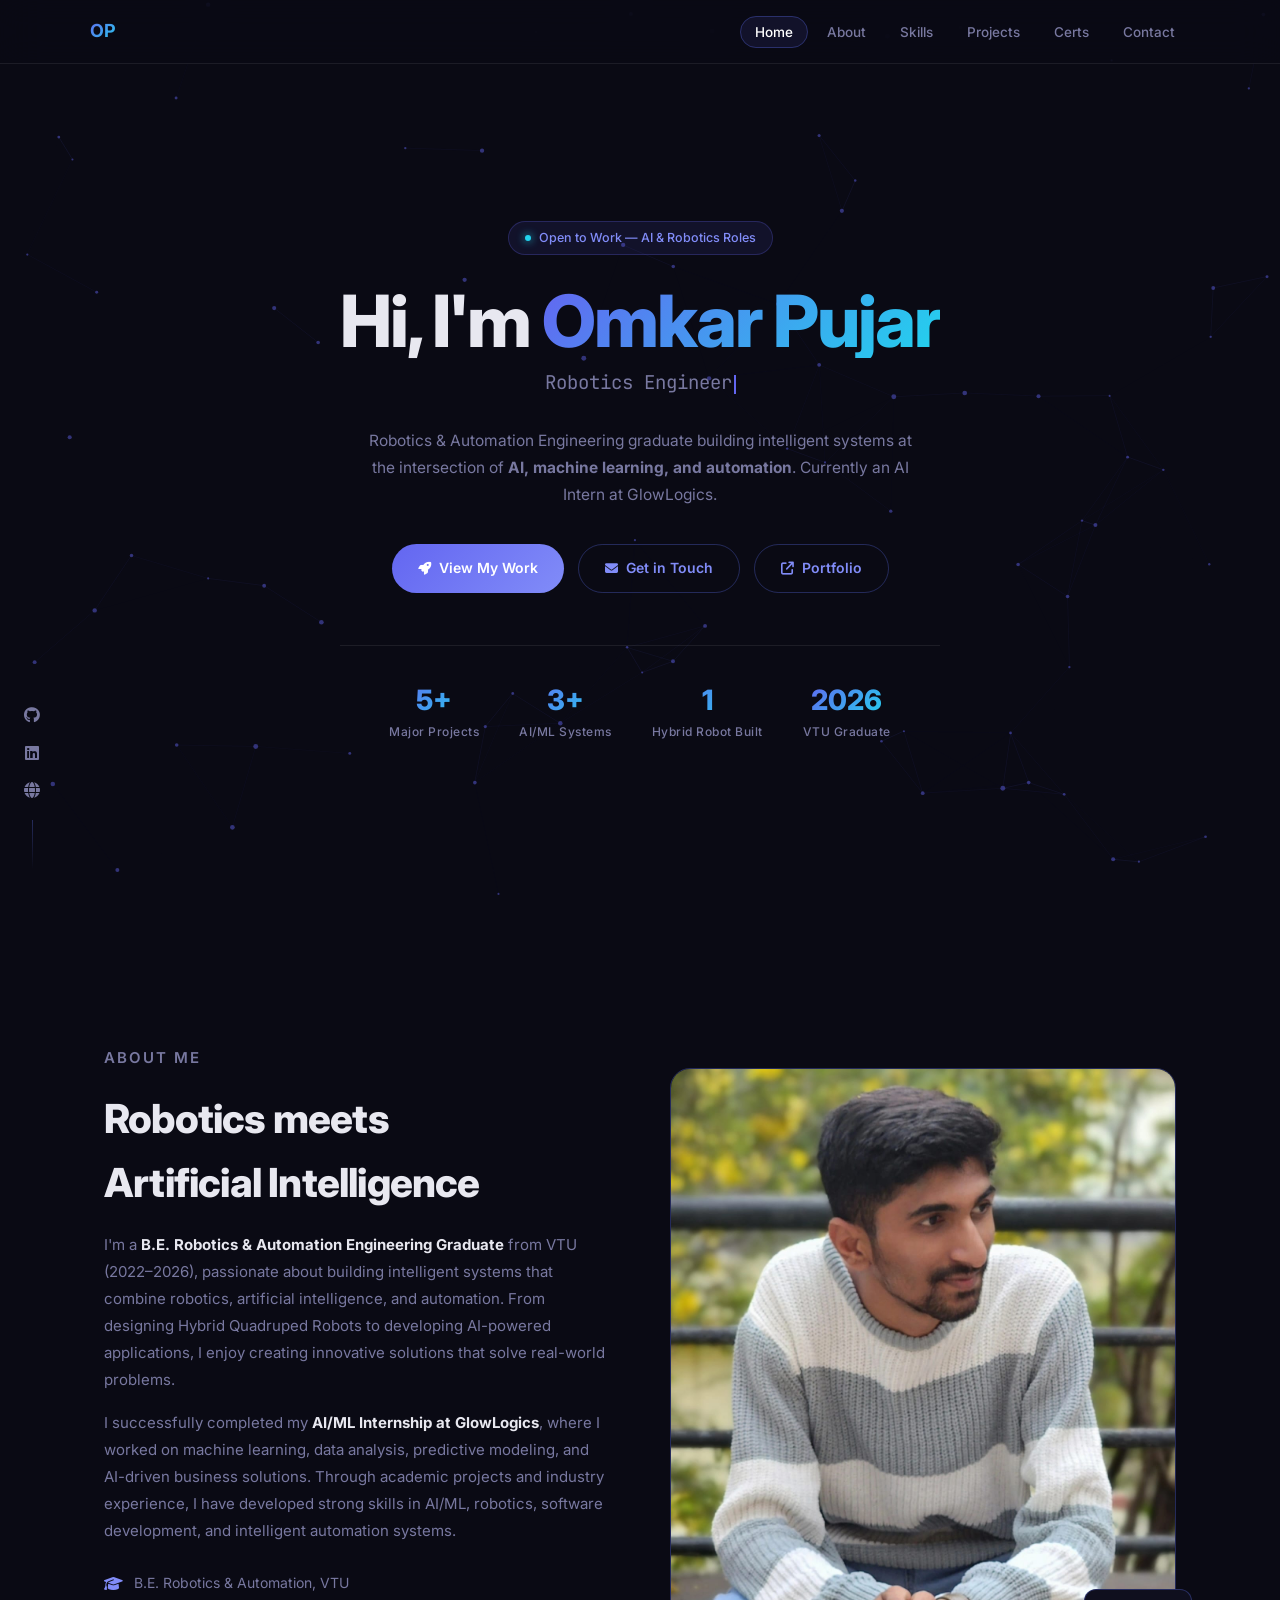
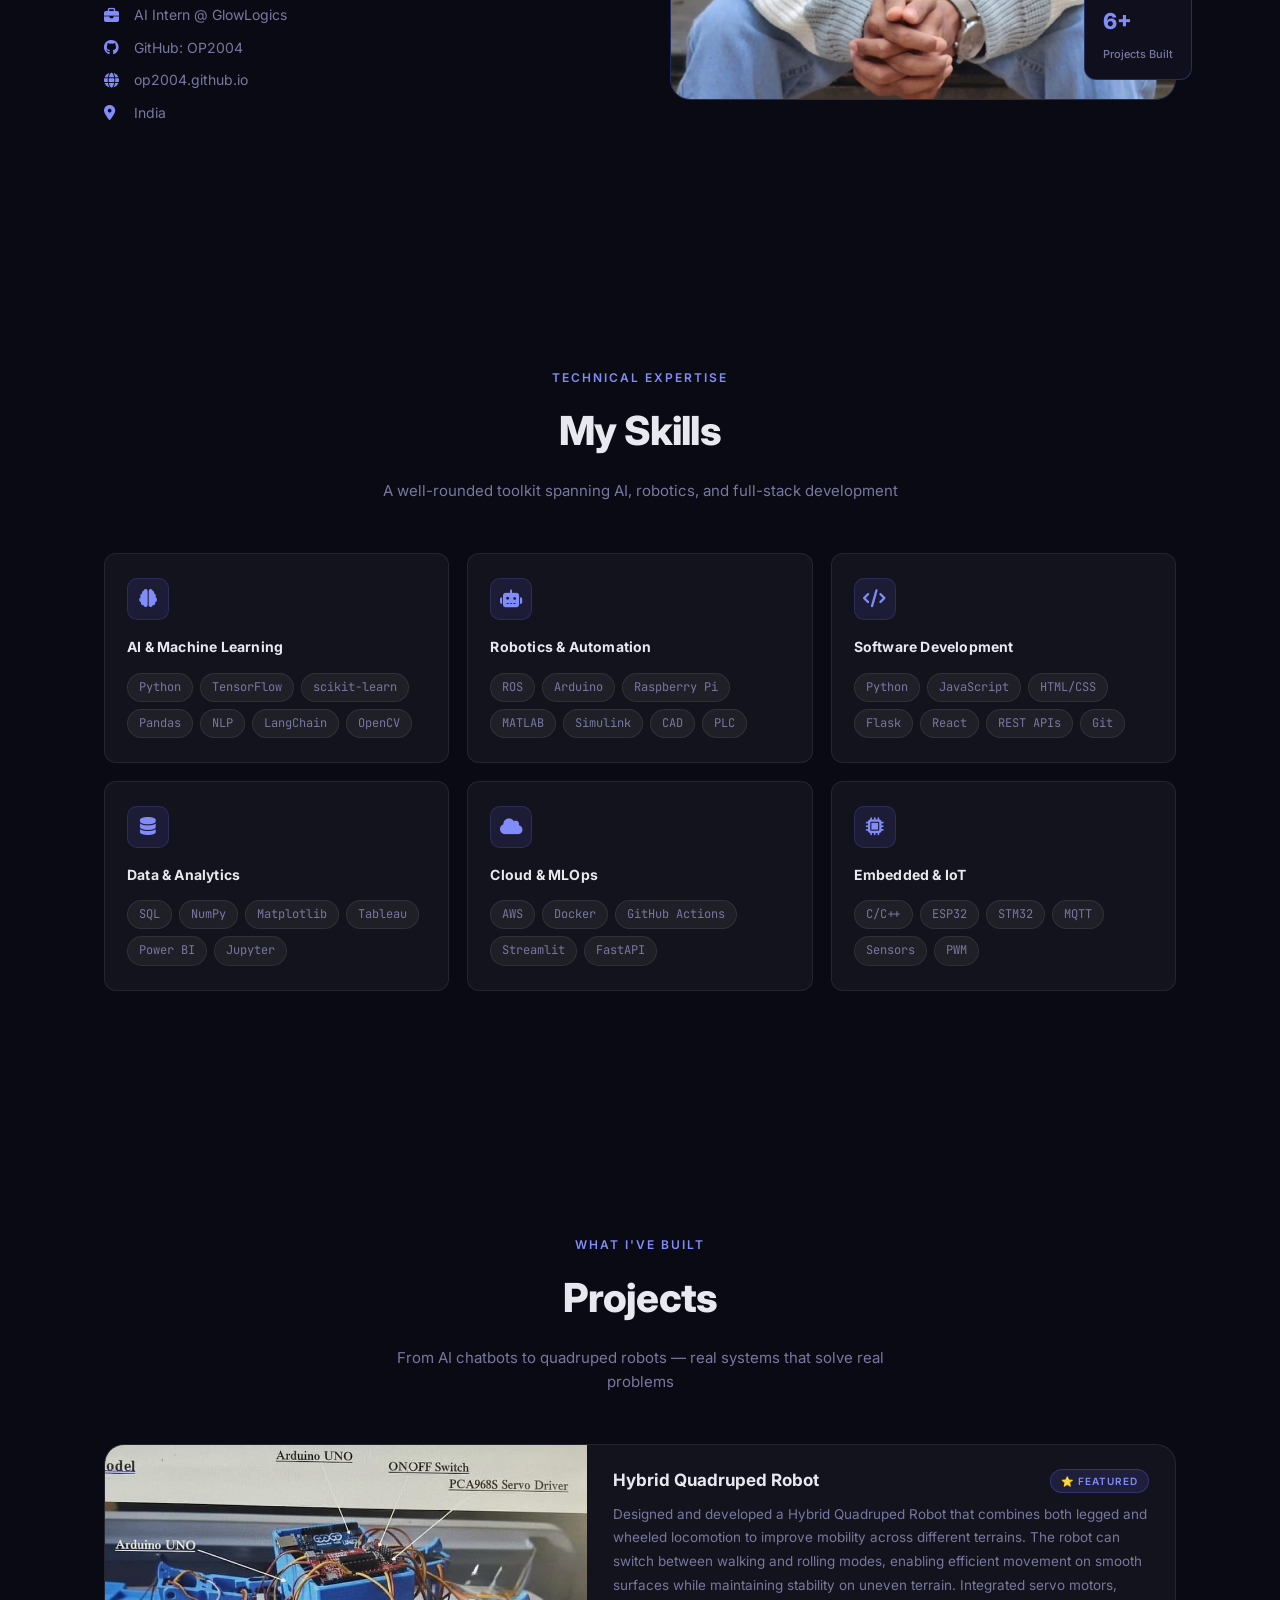
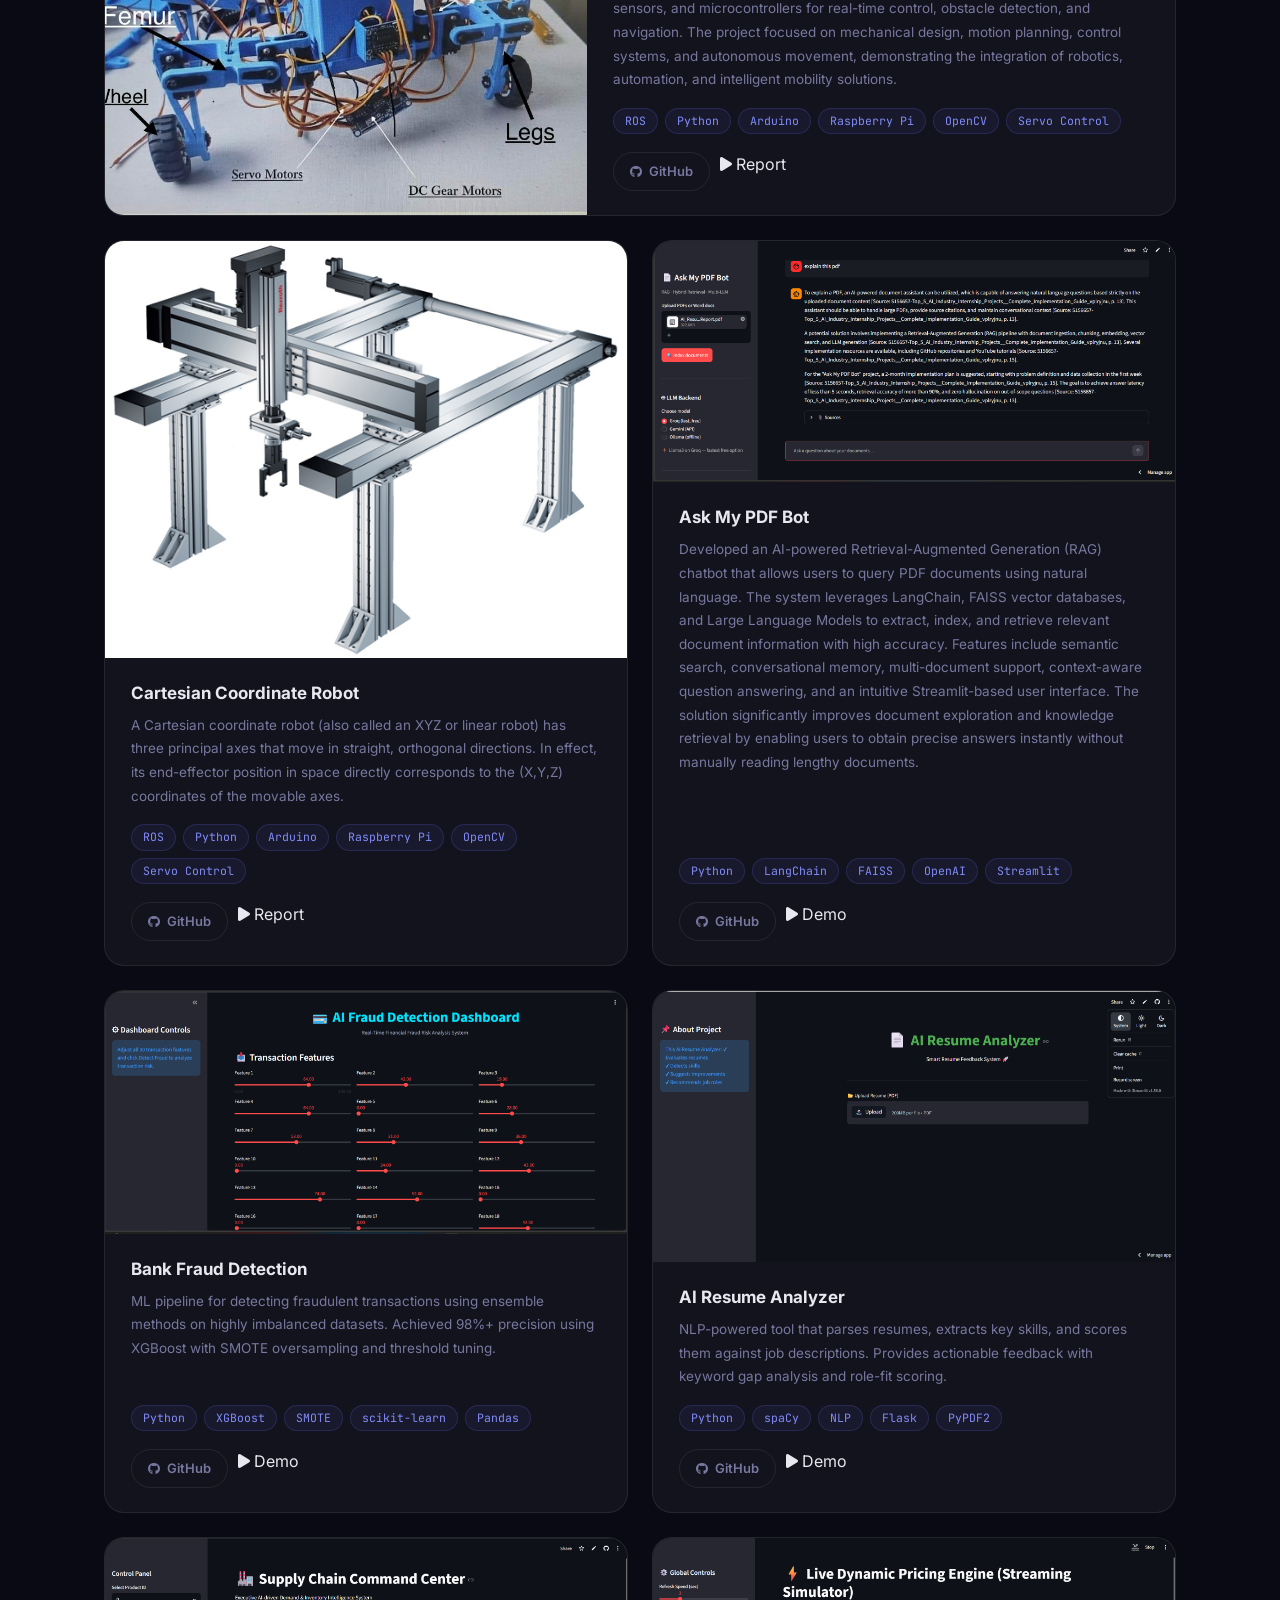
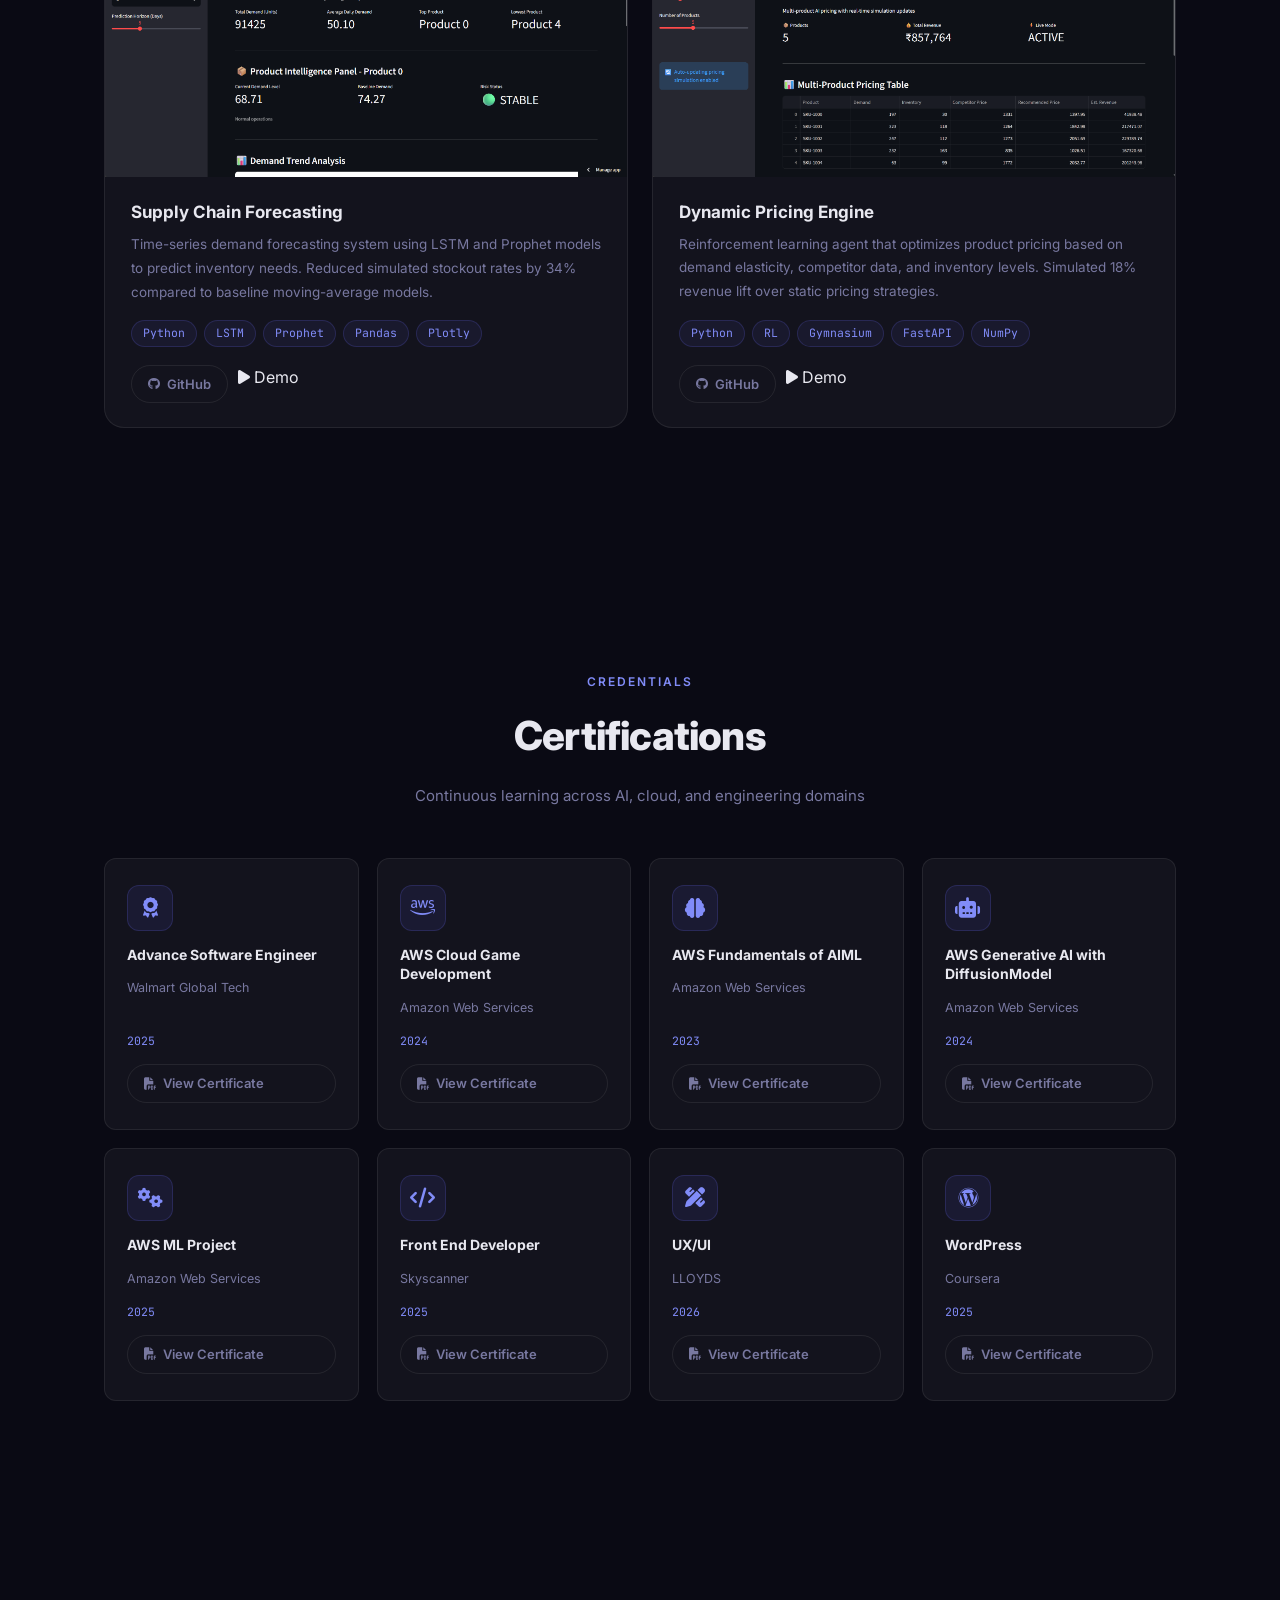
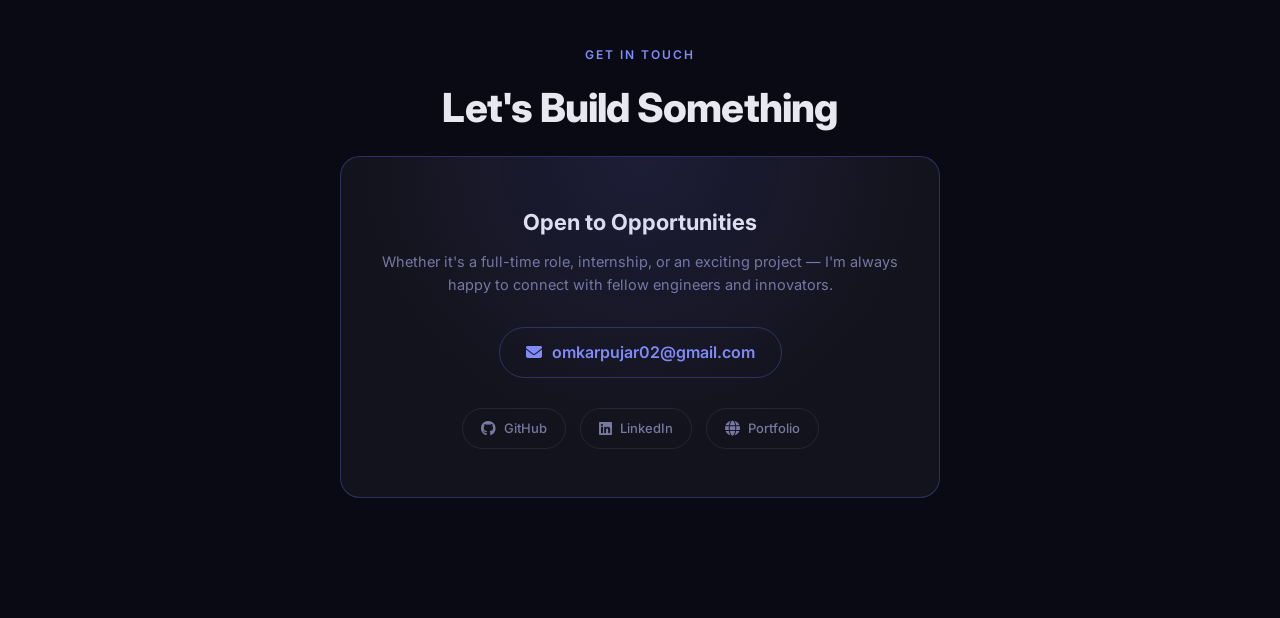
==== commit 0a782222: "Update portfolio link in social section" ====
--- a/index.html
+++ b/index.html
@@ -554,7 +554,7 @@
 <div class="float-socials">
   <a href="https://github.com/OP2004" target="_blank" aria-label="GitHub"><i class="fa-brands fa-github"></i></a>
   <a href="https://www.linkedin.com/in/omkar-pujar-257374237/" target="_blank" aria-label="LinkedIn"><i class="fa-brands fa-linkedin"></i></a>
-  <a href="https://op2004.github.io" target="_blank" aria-label="Portfolio"><i class="fa-solid fa-globe"></i></a>
+  <a href="https://op2004.github.io/omkarpujar.github.io/" target="_blank" aria-label="Portfolio"><i class="fa-solid fa-globe"></i></a>
 </div>
 
 <!-- ── HERO ── -->
@@ -936,7 +936,7 @@
     <div class="social-row">
       <a href="https://github.com/OP2004" target="_blank" class="social-btn"><i class="fa-brands fa-github"></i> GitHub</a>
       <a href="https://www.linkedin.com/in/omkar-pujar-257374237/" target="_blank" class="social-btn"><i class="fa-brands fa-linkedin"></i> LinkedIn</a>
-      <a href="https://op2004.github.io" target="_blank" class="social-btn"><i class="fa-solid fa-globe"></i> Portfolio</a>
+      <a href="https://op2004.github.io/omkarpujar.github.io/" target="_blank" class="social-btn"><i class="fa-solid fa-globe"></i> Portfolio</a>
     </div>
   </div>
 </section>
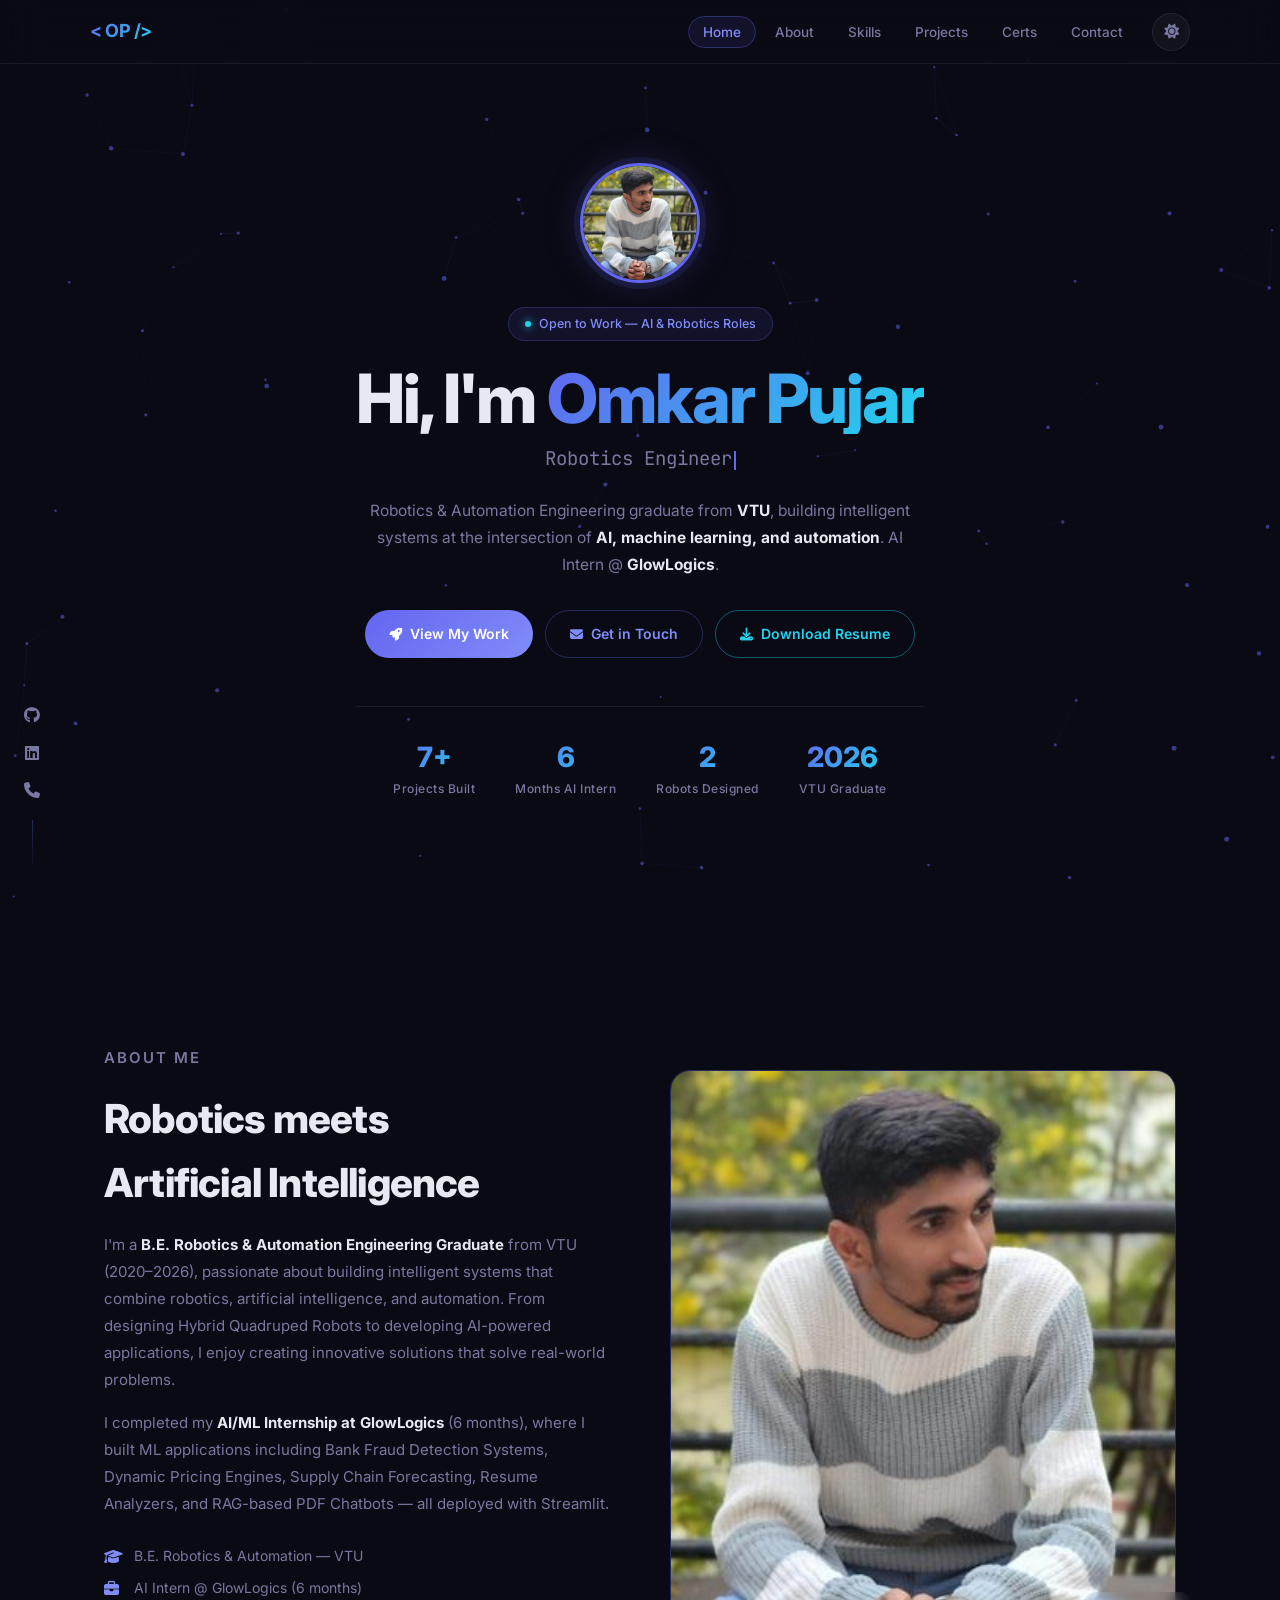
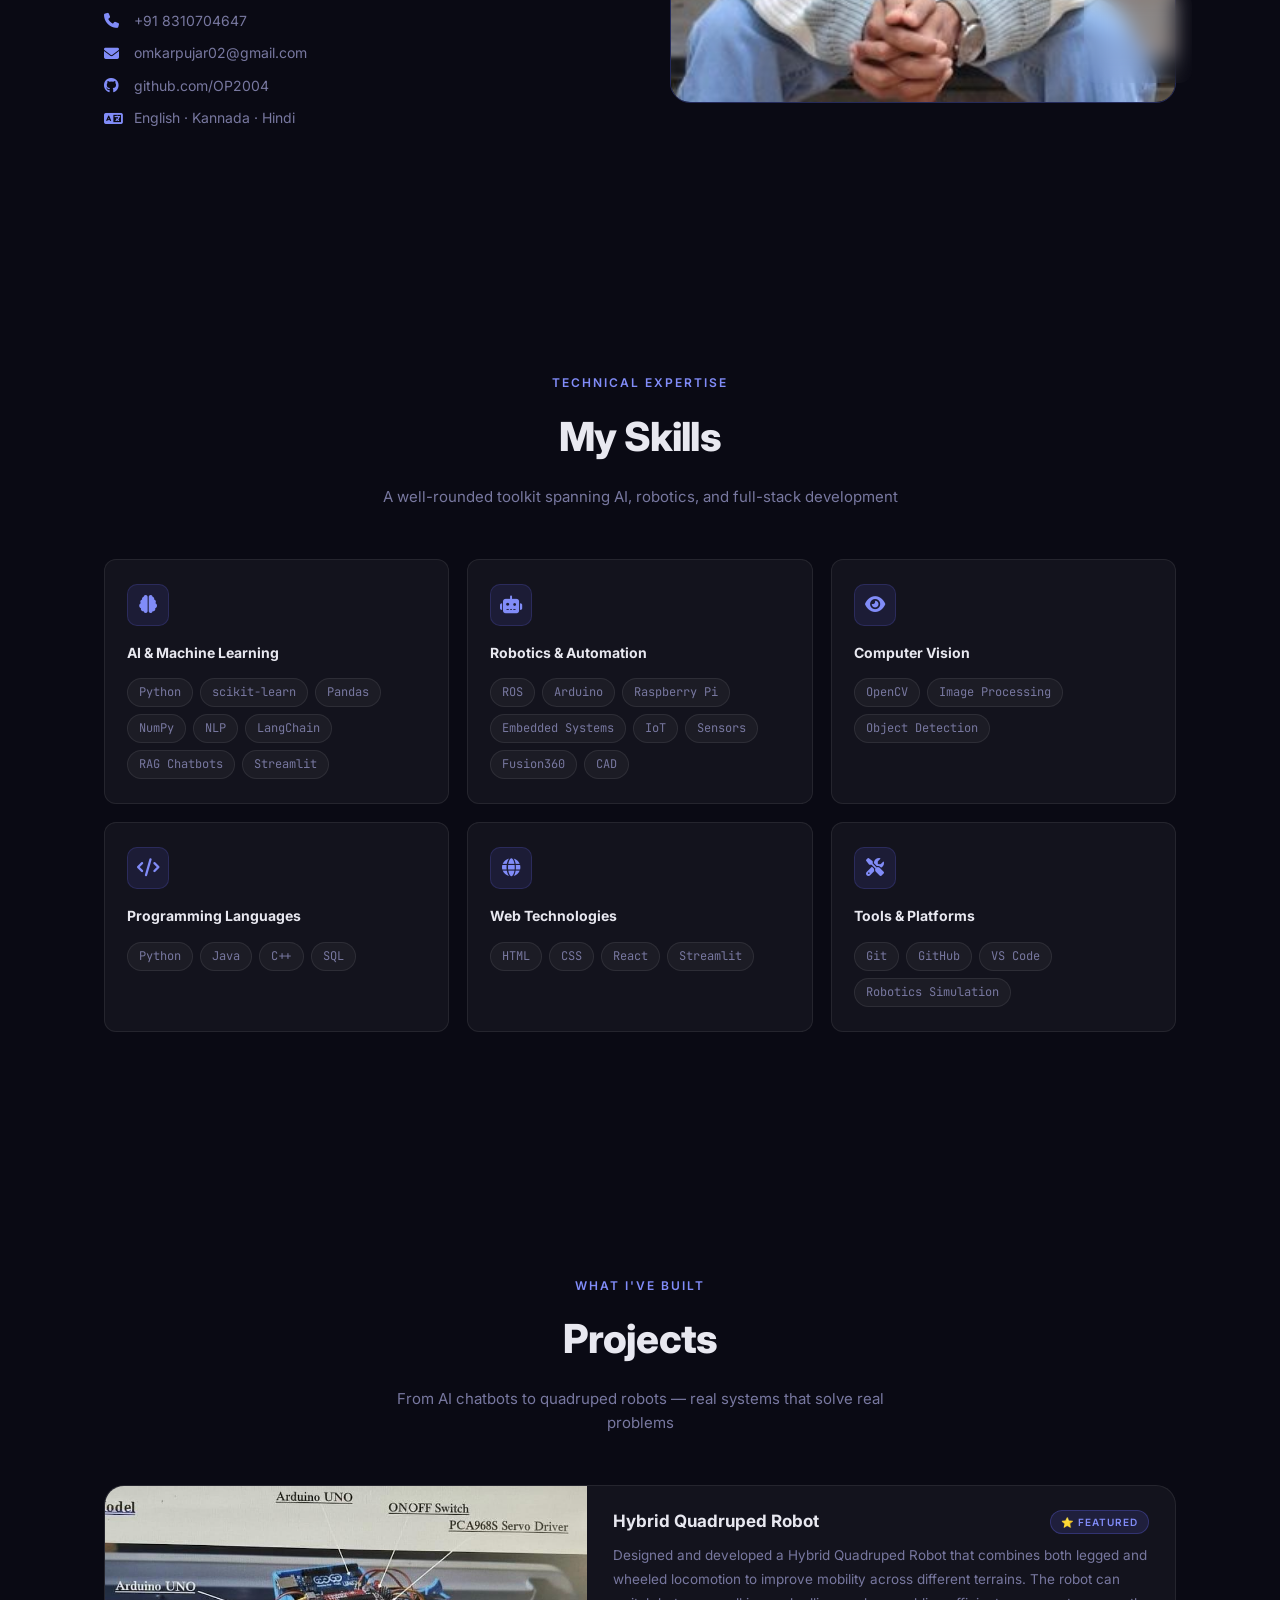
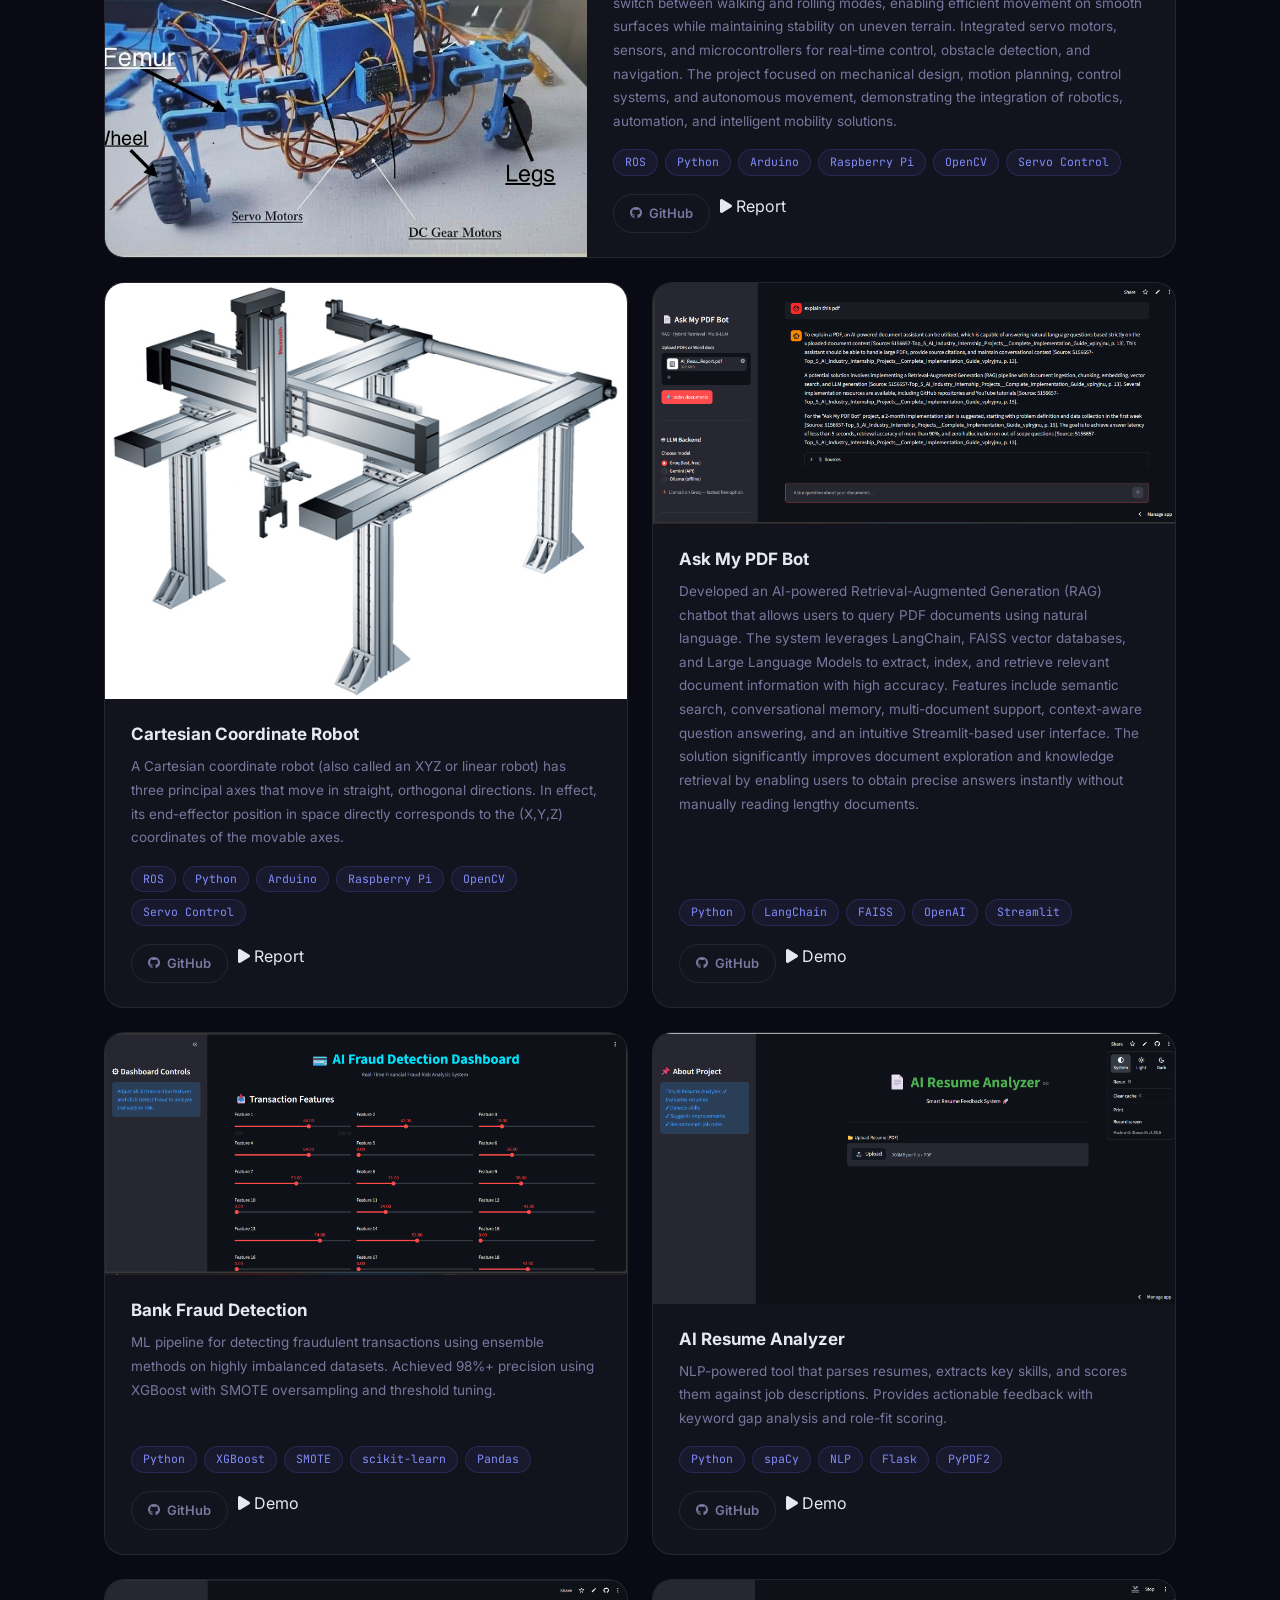
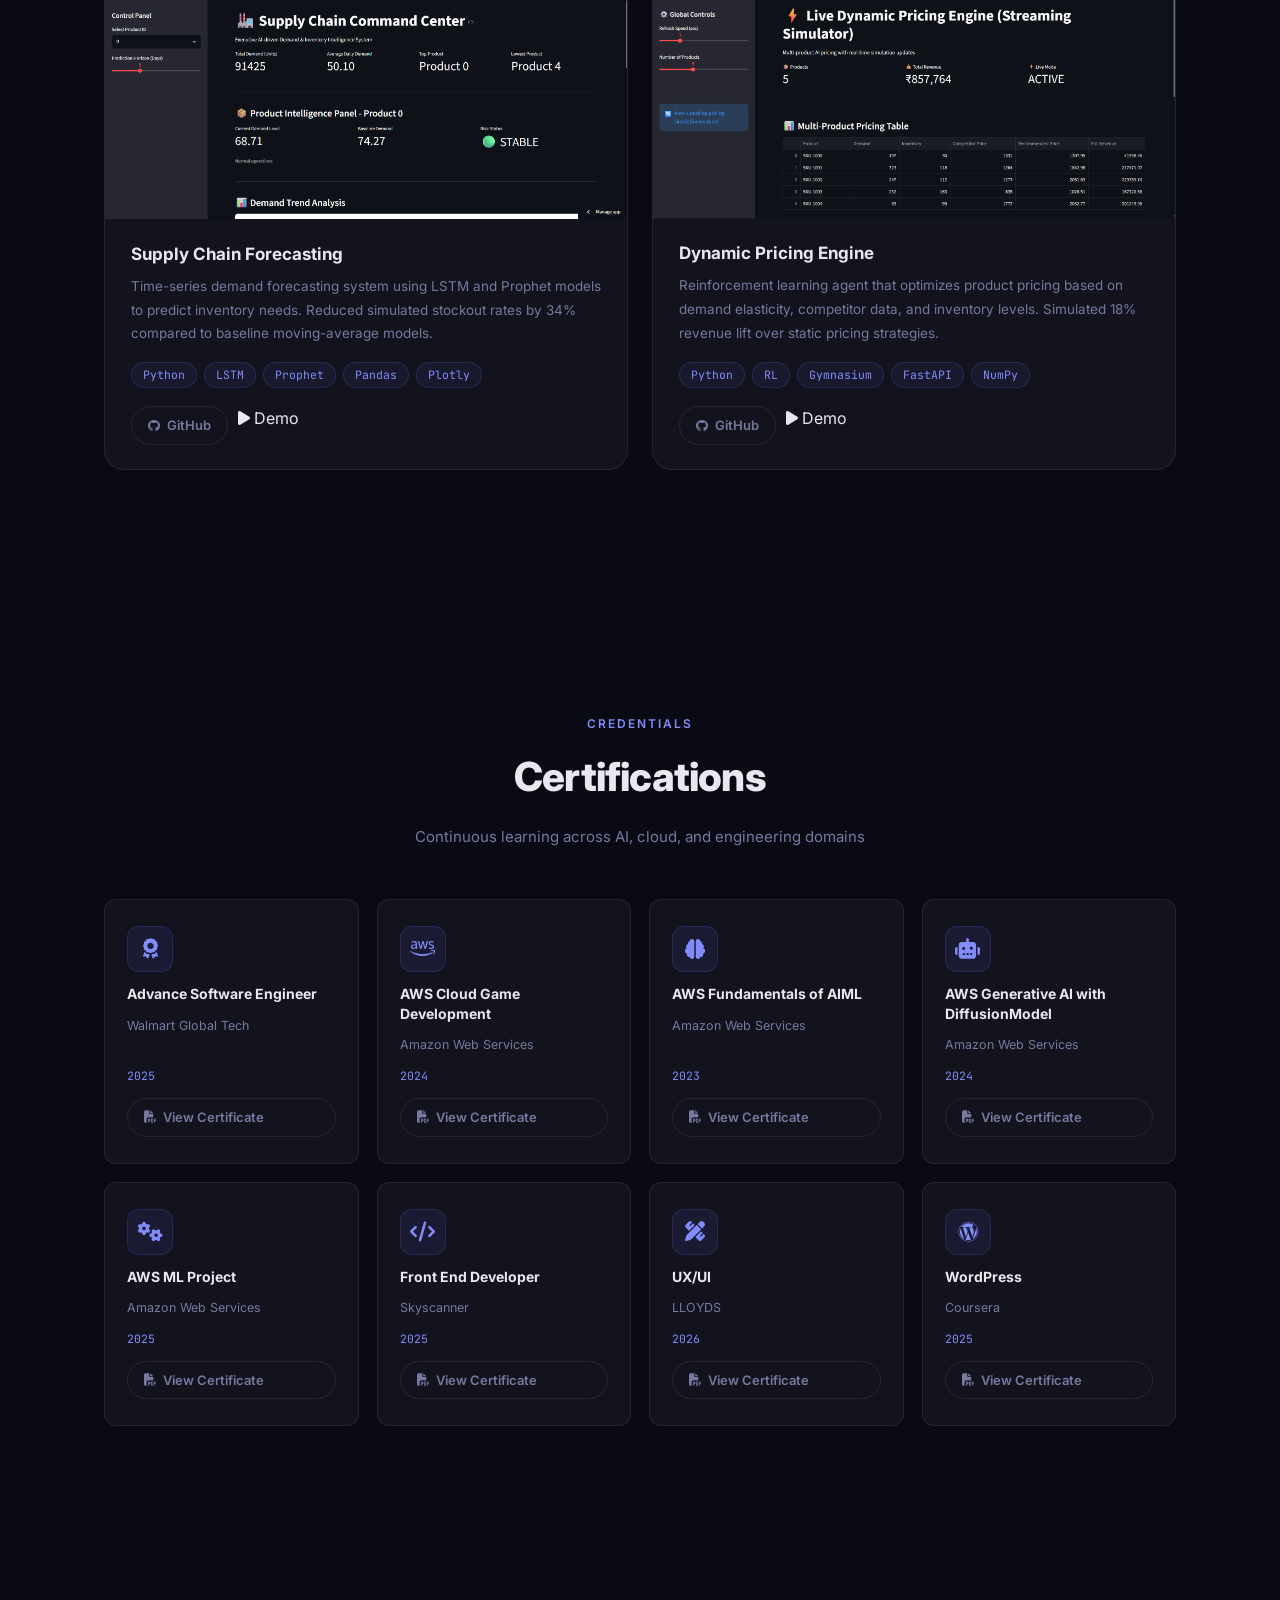
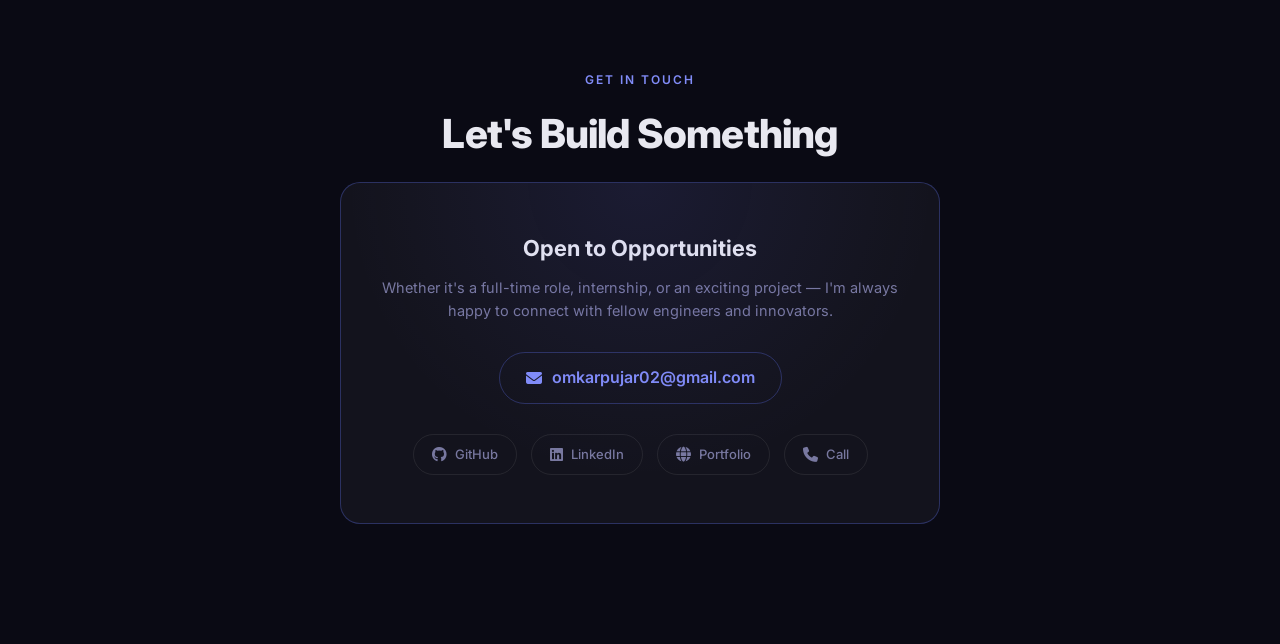
==== commit 34c95b7a: "Update index.html" ====
--- a/index.html
+++ b/index.html
@@ -1,5 +1,5 @@
 <!DOCTYPE html>
-<html lang="en">
+<html lang="en" data-theme="dark">
 <head>
 <meta charset="UTF-8"/>
 <meta name="viewport" content="width=device-width, initial-scale=1.0"/>
@@ -9,151 +9,177 @@
 <link href="https://fonts.googleapis.com/css2?family=Inter:wght@300;400;500;600;700;800&family=JetBrains+Mono:wght@400;500&display=swap" rel="stylesheet"/>
 <link rel="stylesheet" href="https://cdnjs.cloudflare.com/ajax/libs/font-awesome/6.5.0/css/all.min.css"/>
 <style>
-/* ─── TOKENS ─────────────────────────────────── */
+/* ─── THEME TOKENS ─── */
 :root {
-  --bg:         #0a0a14;
-  --bg2:        #0f0f1e;
-  --surface:    rgba(255,255,255,0.04);
-  --surface2:   rgba(255,255,255,0.07);
-  --border:     rgba(255,255,255,0.08);
-  --border2:    rgba(100,120,255,0.3);
-  --accent:     #6366f1;
-  --accent2:    #818cf8;
-  --accent-glow:rgba(99,102,241,0.25);
-  --teal:       #22d3ee;
-  --text:       #e8e8f0;
-  --muted:      #7878a0;
-  --nav-h:      64px;
-  --ease:       cubic-bezier(0.4,0,0.2,1);
-  --r:          12px;
-  --r2:         20px;
-}
-
-/* ─── RESET ──────────────────────────────────── */
+  --ease: cubic-bezier(0.4,0,0.2,1);
+  --nav-h: 64px;
+  --r: 12px;
+  --r2: 20px;
+  --accent: #6366f1;
+  --accent2: #818cf8;
+  --accent-glow: rgba(99,102,241,0.25);
+  --teal: #22d3ee;
+}
+
+/* DARK MODE (default) */
+[data-theme="dark"] {
+  --bg:       #0a0a14;
+  --bg2:      #0f0f1e;
+  --surface:  rgba(255,255,255,0.04);
+  --surface2: rgba(255,255,255,0.07);
+  --border:   rgba(255,255,255,0.08);
+  --border2:  rgba(100,120,255,0.3);
+  --text:     #e8e8f0;
+  --muted:    #7878a0;
+  --nav-bg:   rgba(10,10,20,0.8);
+  --canvas-opacity: 1;
+}
+
+/* LIGHT MODE */
+[data-theme="light"] {
+  --bg:       #f8f8fc;
+  --bg2:      #ffffff;
+  --surface:  rgba(0,0,0,0.04);
+  --surface2: rgba(0,0,0,0.07);
+  --border:   rgba(0,0,0,0.09);
+  --border2:  rgba(99,102,241,0.35);
+  --text:     #111122;
+  --muted:    #5a5a7a;
+  --nav-bg:   rgba(248,248,252,0.85);
+  --canvas-opacity: 0.35;
+}
+
+/* ─── RESET ─── */
 *,*::before,*::after{margin:0;padding:0;box-sizing:border-box;}
-html{scroll-behavior:smooth;font-size:16px;}
+html{scroll-behavior:smooth;}
 body{
   background:var(--bg);
   color:var(--text);
   font-family:'Inter',sans-serif;
   line-height:1.6;
   overflow-x:hidden;
+  transition:background 0.4s var(--ease),color 0.4s var(--ease);
 }
 a{color:inherit;text-decoration:none;}
 img{max-width:100%;display:block;}
 ul{list-style:none;}
 button{font-family:inherit;cursor:pointer;}
 
-/* ─── CANVAS ─────────────────────────────────── */
+/* ─── CANVAS ─── */
 #bg-canvas{
-  position:fixed;inset:0;
-  width:100%;height:100%;
+  position:fixed;inset:0;width:100%;height:100%;
   z-index:0;pointer-events:none;
-}
-
-/* ─── NAV ────────────────────────────────────── */
+  opacity:var(--canvas-opacity);
+  transition:opacity 0.4s var(--ease);
+}
+
+/* ─── NAV ─── */
 nav{
   position:fixed;top:0;left:0;right:0;
-  height:var(--nav-h);
-  z-index:9000;
-  background:rgba(10,10,20,0.75);
-  backdrop-filter:blur(20px);
-  -webkit-backdrop-filter:blur(20px);
+  height:var(--nav-h);z-index:9000;
+  background:var(--nav-bg);
+  backdrop-filter:blur(20px);-webkit-backdrop-filter:blur(20px);
   border-bottom:1px solid var(--border);
-  display:flex;align-items:center;justify-content:center;
-  padding:0 5%;
-}
-.nav-inner{
-  width:100%;max-width:1100px;
-  display:flex;align-items:center;justify-content:space-between;
-}
+  display:flex;align-items:center;justify-content:center;padding:0 5%;
+  transition:background 0.4s var(--ease),border-color 0.4s var(--ease);
+}
+.nav-inner{width:100%;max-width:1100px;display:flex;align-items:center;justify-content:space-between;}
 .nav-logo{
-  font-size:18px;font-weight:700;
+  font-size:18px;font-weight:700;letter-spacing:-0.5px;
   background:linear-gradient(135deg,#6366f1,#22d3ee);
-  -webkit-background-clip:text;-webkit-text-fill-color:transparent;
-  background-clip:text;letter-spacing:-0.5px;
-}
-.nav-links{display:flex;gap:4px;}
+  -webkit-background-clip:text;-webkit-text-fill-color:transparent;background-clip:text;
+}
+.nav-links{display:flex;gap:4px;align-items:center;}
 .nav-links a{
   color:var(--muted);font-size:13.5px;font-weight:500;
-  padding:7px 14px;border-radius:30px;
-  border:1px solid transparent;
+  padding:7px 14px;border-radius:30px;border:1px solid transparent;
   transition:all 0.25s var(--ease);
 }
 .nav-links a:hover,.nav-links a.active{
-  color:var(--text);
-  border-color:var(--border2);
+  color:var(--text);border-color:var(--border2);background:rgba(99,102,241,0.1);
+}
+.nav-links a.active{color:var(--accent2);}
+
+/* ─── THEME TOGGLE ─── */
+.theme-toggle{
+  width:38px;height:38px;border-radius:50%;
+  background:var(--surface);border:1px solid var(--border);
+  color:var(--muted);font-size:15px;
+  display:flex;align-items:center;justify-content:center;
+  cursor:pointer;transition:all 0.25s var(--ease);margin-left:10px;
+}
+.theme-toggle:hover{
+  color:var(--accent2);border-color:var(--border2);
   background:rgba(99,102,241,0.1);
-}
-.nav-links a.active{color:#fff;}
-
-/* ─── SECTIONS ───────────────────────────────── */
+  transform:rotate(20deg);
+}
+
+/* ─── SECTIONS ─── */
 section{
   position:relative;z-index:1;
-  padding:100px 5%;
-  max-width:1200px;margin:0 auto;
+  padding:100px 5%;max-width:1200px;margin:0 auto;
 }
 section:first-of-type{max-width:none;padding:0;}
-
 .section-label{
   font-size:12px;font-weight:600;letter-spacing:2px;
-  color:var(--accent2);text-transform:uppercase;
-  margin-bottom:12px;
+  color:var(--accent2);text-transform:uppercase;margin-bottom:12px;
 }
 .section-title{
   font-size:clamp(28px,4vw,40px);font-weight:800;
-  letter-spacing:-0.8px;color:var(--text);
-  margin-bottom:16px;
-}
-.section-sub{
-  color:var(--muted);font-size:15px;
-  max-width:540px;margin:0 auto 50px;
-}
-
-/* ─── HERO ───────────────────────────────────── */
+  letter-spacing:-0.8px;color:var(--text);margin-bottom:16px;
+}
+.section-sub{color:var(--muted);font-size:15px;max-width:540px;margin:0 auto 50px;}
+
+/* ─── HERO ─── */
 #hero{
   min-height:100vh;max-width:none;
   padding:var(--nav-h) 5% 0;
-  display:flex;align-items:center;justify-content:center;
-  text-align:center;
-}
-.hero-wrap{max-width:780px;margin:0 auto;}
+  display:flex;align-items:center;justify-content:center;text-align:center;
+}
+.hero-wrap{max-width:820px;margin:0 auto;}
+
+/* Profile photo in hero */
+.hero-photo{
+  width:120px;height:120px;border-radius:50%;
+  object-fit:cover;object-position:center top;
+  border:3px solid var(--accent);
+  box-shadow:0 0 0 6px rgba(99,102,241,0.12),0 0 40px rgba(99,102,241,0.2);
+  margin:0 auto 24px;
+  transition:transform 0.4s var(--ease),box-shadow 0.4s var(--ease);
+  display:block;
+}
+.hero-photo:hover{
+  transform:scale(1.06);
+  box-shadow:0 0 0 8px rgba(99,102,241,0.15),0 0 55px rgba(99,102,241,0.3);
+}
 
 .hero-badge{
   display:inline-flex;align-items:center;gap:8px;
-  background:rgba(99,102,241,0.1);
-  border:1px solid rgba(99,102,241,0.25);
+  background:rgba(99,102,241,0.1);border:1px solid rgba(99,102,241,0.25);
   border-radius:30px;padding:6px 16px;
-  font-size:12.5px;color:var(--accent2);font-weight:500;
-  margin-bottom:28px;
+  font-size:12.5px;color:var(--accent2);font-weight:500;margin-bottom:22px;
 }
 .hero-badge span{
   width:6px;height:6px;border-radius:50%;
-  background:var(--teal);
-  box-shadow:0 0 8px var(--teal);
-  display:inline-block;
-  animation:pulse 2s ease infinite;
+  background:var(--teal);box-shadow:0 0 8px var(--teal);
+  display:inline-block;animation:pulse 2s ease infinite;
 }
 @keyframes pulse{0%,100%{opacity:1;transform:scale(1)}50%{opacity:0.6;transform:scale(1.3)}}
 
 .hero-name{
-  font-size:clamp(42px,7vw,72px);font-weight:800;
-  letter-spacing:-2px;line-height:1.05;
-  margin-bottom:10px;
+  font-size:clamp(38px,6vw,68px);font-weight:800;
+  letter-spacing:-2px;line-height:1.05;margin-bottom:10px;
 }
 .hero-name .word{display:inline-block;}
 .hero-name .accent-word{
   background:linear-gradient(135deg,#6366f1 0%,#22d3ee 100%);
-  -webkit-background-clip:text;-webkit-text-fill-color:transparent;
-  background-clip:text;
-}
-
+  -webkit-background-clip:text;-webkit-text-fill-color:transparent;background-clip:text;
+}
 .hero-role{
   font-size:clamp(15px,2vw,19px);color:var(--muted);
-  font-weight:400;margin-bottom:28px;
-  font-family:'JetBrains Mono',monospace;
-}
-.hero-role .type-cursor{
+  font-weight:400;margin-bottom:22px;font-family:'JetBrains Mono',monospace;
+}
+.type-cursor{
   display:inline-block;width:2px;height:1em;
   background:var(--accent);margin-left:2px;
   animation:blink 1s step-end infinite;vertical-align:middle;
@@ -162,353 +188,233 @@
 
 .hero-desc{
   font-size:15.5px;color:var(--muted);
-  line-height:1.75;max-width:560px;margin:0 auto 36px;
-}
-
-.hero-btns{display:flex;flex-wrap:wrap;gap:14px;justify-content:center;}
+  line-height:1.75;max-width:560px;margin:0 auto 32px;
+}
+.hero-desc strong{color:var(--text);}
+
+.hero-btns{display:flex;flex-wrap:wrap;gap:12px;justify-content:center;}
 
 .btn{
   display:inline-flex;align-items:center;gap:8px;
-  padding:12px 26px;border-radius:30px;
-  font-size:14px;font-weight:600;
-  transition:all 0.3s var(--ease);
-  position:relative;overflow:hidden;border:none;
+  padding:12px 24px;border-radius:30px;font-size:14px;font-weight:600;
+  transition:all 0.3s var(--ease);position:relative;overflow:hidden;border:none;
+  cursor:pointer;text-decoration:none;
 }
 .btn-primary{
-  background:linear-gradient(135deg,#6366f1,#818cf8);
-  color:#fff;
-  box-shadow:0 0 0 0 var(--accent-glow);
-}
-.btn-primary:hover{
-  transform:translateY(-2px);
-  box-shadow:0 8px 30px rgba(99,102,241,0.45);
-}
+  background:linear-gradient(135deg,#6366f1,#818cf8);color:#fff;
+}
+.btn-primary:hover{transform:translateY(-2px);box-shadow:0 8px 30px rgba(99,102,241,0.45);}
 .btn-outline{
+  background:transparent;border:1px solid var(--border2);color:var(--accent2);
+}
+.btn-outline:hover{
+  background:rgba(99,102,241,0.1);transform:translateY(-2px);border-color:var(--accent);
+}
+/* Resume download button - special style */
+.btn-resume{
   background:transparent;
-  border:1px solid var(--border2);
-  color:var(--accent2);
-}
-.btn-outline:hover{
-  background:rgba(99,102,241,0.1);
-  transform:translateY(-2px);
-  border-color:var(--accent);
+  border:1px solid rgba(34,211,238,0.4);
+  color:var(--teal);
+}
+.btn-resume:hover{
+  background:rgba(34,211,238,0.08);transform:translateY(-2px);
+  border-color:var(--teal);box-shadow:0 8px 25px rgba(34,211,238,0.2);
 }
 .btn i{font-size:13px;}
 
 .hero-stats{
   display:flex;justify-content:center;gap:40px;
-  margin-top:52px;padding-top:40px;
-  border-top:1px solid var(--border);
-  flex-wrap:wrap;
+  margin-top:48px;padding-top:36px;
+  border-top:1px solid var(--border);flex-wrap:wrap;
 }
 .stat-item{text-align:center;}
 .stat-num{
   font-size:28px;font-weight:800;
   background:linear-gradient(135deg,#6366f1,#22d3ee);
-  -webkit-background-clip:text;-webkit-text-fill-color:transparent;
-  background-clip:text;
+  -webkit-background-clip:text;-webkit-text-fill-color:transparent;background-clip:text;
   display:block;line-height:1;margin-bottom:4px;
 }
 .stat-label{font-size:12px;color:var(--muted);font-weight:500;letter-spacing:0.5px;}
 
-/* ─── ABOUT ──────────────────────────────────── */
+/* ─── ABOUT ─── */
 #about{padding-top:calc(var(--nav-h) + 80px);}
-.about-grid{
-  display:grid;grid-template-columns:1fr 1fr;gap:60px;
-  align-items:center;text-align:left;
-}
-.about-text p{
-  color:var(--muted);font-size:15px;line-height:1.8;margin-bottom:16px;
-}
+.about-grid{display:grid;grid-template-columns:1fr 1fr;gap:60px;align-items:center;text-align:left;}
+.about-text p{color:var(--muted);font-size:15px;line-height:1.8;margin-bottom:16px;}
 .about-text p strong{color:var(--text);}
-.about-highlights{
-  display:flex;flex-direction:column;gap:10px;margin-top:28px;
-}
-.highlight-item{
-  display:flex;align-items:center;gap:12px;
-  font-size:14px;color:var(--muted);
-}
+.about-highlights{display:flex;flex-direction:column;gap:10px;margin-top:28px;}
+.highlight-item{display:flex;align-items:center;gap:12px;font-size:14px;color:var(--muted);}
 .highlight-item i{color:var(--accent2);font-size:15px;width:18px;}
-
 .about-img-wrap{position:relative;}
 .about-img-wrap img{
-  width:100%;border-radius:var(--r2);
-  border:1px solid var(--border2);
-  object-fit:cover;aspect-ratio:4/5;
+  width:100%;border-radius:var(--r2);border:1px solid var(--border2);
+  object-fit:cover;object-position:center top;aspect-ratio:4/5;
 }
 .about-img-badge{
   position:absolute;bottom:20px;right:-16px;
-  background:var(--bg2);
-  border:1px solid var(--border2);
-  border-radius:var(--r);
-  padding:14px 18px;
-  backdrop-filter:blur(10px);
-}
-.about-img-badge .num{
-  font-size:22px;font-weight:800;color:var(--accent2);display:block;
-}
+  background:var(--bg2);border:1px solid var(--border2);
+  border-radius:var(--r);padding:14px 18px;backdrop-filter:blur(10px);
+}
+.about-img-badge .num{font-size:22px;font-weight:800;color:var(--accent2);display:block;}
 .about-img-badge .lbl{font-size:11px;color:var(--muted);font-weight:500;}
 
-/* ─── SKILLS ─────────────────────────────────── */
+/* ─── SKILLS ─── */
 #skills{text-align:center;padding-top:calc(var(--nav-h) + 80px);}
 .skills-grid{
-  display:grid;
-  grid-template-columns:repeat(auto-fit,minmax(260px,1fr));
+  display:grid;grid-template-columns:repeat(auto-fit,minmax(260px,1fr));
   gap:18px;margin-top:8px;text-align:left;
 }
 .skill-card{
-  background:var(--surface);
-  border:1px solid var(--border);
-  border-radius:var(--r);
-  padding:24px 22px;
+  background:var(--surface);border:1px solid var(--border);
+  border-radius:var(--r);padding:24px 22px;
   transition:all 0.35s var(--ease);
 }
 .skill-card:hover{
-  border-color:var(--border2);
-  background:var(--surface2);
+  border-color:var(--border2);background:var(--surface2);
   transform:translateY(-6px);
-  box-shadow:0 16px 40px rgba(0,0,0,0.3),0 0 30px var(--accent-glow);
+  box-shadow:0 16px 40px rgba(0,0,0,0.2),0 0 30px var(--accent-glow);
 }
 .skill-card-icon{
   width:42px;height:42px;border-radius:10px;
-  background:rgba(99,102,241,0.12);
-  border:1px solid rgba(99,102,241,0.2);
+  background:rgba(99,102,241,0.12);border:1px solid rgba(99,102,241,0.2);
   display:flex;align-items:center;justify-content:center;
-  font-size:18px;color:var(--accent2);
-  margin-bottom:16px;
-}
-.skill-card h3{
-  font-size:14px;font-weight:700;color:var(--text);
-  margin-bottom:14px;letter-spacing:0.2px;
-}
+  font-size:18px;color:var(--accent2);margin-bottom:16px;
+}
+.skill-card h3{font-size:14px;font-weight:700;color:var(--text);margin-bottom:14px;}
 .skill-tags{display:flex;flex-wrap:wrap;gap:7px;}
 .skill-tag{
   font-size:12px;color:var(--muted);
-  background:rgba(255,255,255,0.05);
-  border:1px solid var(--border);
+  background:var(--surface);border:1px solid var(--border);
   border-radius:20px;padding:4px 11px;
-  font-family:'JetBrains Mono',monospace;
-  transition:all 0.2s;
-}
-.skill-tag:hover{
-  color:var(--accent2);
-  border-color:rgba(99,102,241,0.35);
-  background:rgba(99,102,241,0.07);
-}
-
-/* ─── PROJECTS ───────────────────────────────── */
+  font-family:'JetBrains Mono',monospace;transition:all 0.2s;
+}
+.skill-tag:hover{color:var(--accent2);border-color:rgba(99,102,241,0.35);background:rgba(99,102,241,0.07);}
+
+/* ─── PROJECTS ─── */
 #projects{text-align:center;padding-top:calc(var(--nav-h) + 80px);}
-.projects-grid{
-  display:grid;gap:24px;
-  grid-template-columns:1fr 1fr;
-  margin-top:8px;text-align:left;
-}
+.projects-grid{display:grid;gap:24px;grid-template-columns:1fr 1fr;margin-top:8px;text-align:left;}
 .project-card{
-  background:var(--surface);
-  border:1px solid var(--border);
-  border-radius:var(--r2);
-  overflow:hidden;
-  transition:all 0.4s var(--ease);
-  display:flex;flex-direction:column;
+  background:var(--surface);border:1px solid var(--border);
+  border-radius:var(--r2);overflow:hidden;
+  transition:all 0.4s var(--ease);display:flex;flex-direction:column;
 }
 .project-card:hover{
-  border-color:var(--border2);
-  transform:translateY(-8px);
-  box-shadow:0 24px 50px rgba(0,0,0,0.4),0 0 40px var(--accent-glow);
-}
-.project-card.featured{
-  grid-column:span 2;
-  flex-direction:row;
-}
+  border-color:var(--border2);transform:translateY(-8px);
+  box-shadow:0 24px 50px rgba(0,0,0,0.2),0 0 40px var(--accent-glow);
+}
+.project-card.featured{grid-column:span 2;flex-direction:row;}
 .project-img-wrap{
   overflow:hidden;
   background:linear-gradient(135deg,rgba(99,102,241,0.08),rgba(34,211,238,0.05));
-  min-height:200px;
-  display:flex;align-items:center;justify-content:center;
-  position:relative;
-}
-.project-card.featured .project-img-wrap{
-  flex:0 0 45%;min-height:280px;
-}
-.project-img-wrap img{
-  width:100%;height:100%;object-fit:cover;
-  transition:transform 0.5s var(--ease);
-}
+  min-height:200px;display:flex;align-items:center;justify-content:center;position:relative;
+}
+.project-card.featured .project-img-wrap{flex:0 0 45%;min-height:280px;}
+.project-img-wrap img{width:100%;height:100%;object-fit:cover;transition:transform 0.5s var(--ease);}
 .project-card:hover .project-img-wrap img{transform:scale(1.04);}
-.project-img-placeholder{
-  font-size:48px;color:var(--accent);opacity:0.4;
-  position:absolute;
-}
+.project-img-placeholder{font-size:48px;color:var(--accent);opacity:0.35;position:absolute;}
 .project-body{padding:24px 26px;flex:1;display:flex;flex-direction:column;}
 .project-head{display:flex;align-items:flex-start;justify-content:space-between;margin-bottom:10px;}
-.project-name{
-  font-size:17px;font-weight:700;color:var(--text);
-  line-height:1.3;
-}
+.project-name{font-size:17px;font-weight:700;color:var(--text);line-height:1.3;}
 .project-featured-badge{
   font-size:10px;font-weight:600;letter-spacing:1px;
   background:rgba(99,102,241,0.15);color:var(--accent2);
-  border:1px solid rgba(99,102,241,0.3);
-  border-radius:20px;padding:3px 10px;white-space:nowrap;
-  text-transform:uppercase;
-}
-.project-desc{
-  font-size:13.5px;color:var(--muted);
-  line-height:1.75;margin-bottom:16px;flex:1;
-}
+  border:1px solid rgba(99,102,241,0.3);border-radius:20px;
+  padding:3px 10px;white-space:nowrap;text-transform:uppercase;
+}
+.project-desc{font-size:13.5px;color:var(--muted);line-height:1.75;margin-bottom:16px;flex:1;}
 .project-tech{display:flex;flex-wrap:wrap;gap:7px;margin-bottom:18px;}
 .tech-tag{
-  font-size:11.5px;
-  background:rgba(99,102,241,0.08);
-  border:1px solid rgba(99,102,241,0.2);
-  color:var(--accent2);
-  border-radius:20px;padding:3px 11px;
-  font-family:'JetBrains Mono',monospace;
-}
-.project-links{display:flex;gap:10px;margin-top:auto;}
+  font-size:11.5px;background:rgba(99,102,241,0.08);border:1px solid rgba(99,102,241,0.2);
+  color:var(--accent2);border-radius:20px;padding:3px 11px;font-family:'JetBrains Mono',monospace;
+}
+.project-links{display:flex;gap:10px;margin-top:auto;flex-wrap:wrap;}
 .project-link{
-  display:inline-flex;align-items:center;gap:7px;
-  font-size:13px;font-weight:600;color:var(--muted);
-  padding:8px 16px;border-radius:25px;
-  border:1px solid var(--border);
+  display:inline-flex;align-items:center;gap:7px;font-size:13px;font-weight:600;
+  color:var(--muted);padding:8px 16px;border-radius:25px;border:1px solid var(--border);
   transition:all 0.25s var(--ease);
 }
 .project-link:hover{color:var(--accent2);border-color:var(--border2);background:rgba(99,102,241,0.07);}
 .project-link i{font-size:12px;}
 
-/* ─── CERTS ──────────────────────────────────── */
+/* ─── CERTS ─── */
 #certifications{text-align:center;padding-top:calc(var(--nav-h) + 80px);}
 .certs-grid{
-  display:grid;
-  grid-template-columns:repeat(auto-fit,minmax(250px,1fr));
+  display:grid;grid-template-columns:repeat(auto-fit,minmax(250px,1fr));
   gap:18px;margin-top:8px;
 }
 .cert-card{
-  background:var(--surface);
-  border:1px solid var(--border);
-  border-radius:var(--r);
-  padding:26px 22px;
-  text-align:left;
-  transition:all 0.35s var(--ease);
-  display:flex;flex-direction:column;gap:14px;
+  background:var(--surface);border:1px solid var(--border);
+  border-radius:var(--r);padding:26px 22px;text-align:left;
+  transition:all 0.35s var(--ease);display:flex;flex-direction:column;gap:12px;
 }
 .cert-card:hover{
-  border-color:var(--border2);
-  background:var(--surface2);
-  transform:translateY(-5px);
-  box-shadow:0 14px 35px rgba(0,0,0,0.3),0 0 25px var(--accent-glow);
+  border-color:var(--border2);background:var(--surface2);transform:translateY(-5px);
+  box-shadow:0 14px 35px rgba(0,0,0,0.15),0 0 25px var(--accent-glow);
 }
 .cert-icon-wrap{
   width:46px;height:46px;border-radius:12px;
-  background:rgba(99,102,241,0.1);
-  border:1px solid rgba(99,102,241,0.2);
-  display:flex;align-items:center;justify-content:center;
-  font-size:20px;color:var(--accent2);
+  background:rgba(99,102,241,0.1);border:1px solid rgba(99,102,241,0.2);
+  display:flex;align-items:center;justify-content:center;font-size:20px;color:var(--accent2);
 }
 .cert-name{font-size:14px;font-weight:700;color:var(--text);line-height:1.4;}
 .cert-issuer{font-size:12.5px;color:var(--muted);}
-.cert-date{
-  font-size:11.5px;color:var(--accent2);
-  font-family:'JetBrains Mono',monospace;
-  margin-top:auto;
-}
-
-/* ─── CONTACT ────────────────────────────────── */
-#contact{
-  text-align:center;
-  padding-top:calc(var(--nav-h) + 80px);
-  padding-bottom:120px;
-}
+.cert-date{font-size:11.5px;color:var(--accent2);font-family:'JetBrains Mono',monospace;margin-top:auto;}
+
+/* ─── CONTACT ─── */
+#contact{text-align:center;padding-top:calc(var(--nav-h) + 80px);padding-bottom:120px;}
 .contact-card{
-  max-width:600px;margin:0 auto;
-  background:var(--surface);
-  border:1px solid var(--border2);
-  border-radius:var(--r2);
-  padding:48px 40px;
-  position:relative;
-  overflow:hidden;
+  max-width:600px;margin:0 auto;background:var(--surface);
+  border:1px solid var(--border2);border-radius:var(--r2);padding:48px 40px;
+  position:relative;overflow:hidden;
 }
 .contact-card::before{
   content:'';position:absolute;inset:0;
-  background:radial-gradient(circle at 50% 0%,rgba(99,102,241,0.12),transparent 65%);
+  background:radial-gradient(circle at 50% 0%,rgba(99,102,241,0.1),transparent 65%);
   pointer-events:none;
 }
-.contact-card h3{
-  font-size:22px;font-weight:700;margin-bottom:10px;
-}
-.contact-card p{
-  color:var(--muted);font-size:14.5px;margin-bottom:30px;
-}
+.contact-card h3{font-size:22px;font-weight:700;margin-bottom:10px;}
+.contact-card p{color:var(--muted);font-size:14.5px;margin-bottom:30px;}
 .contact-email{
-  display:inline-flex;align-items:center;gap:10px;
-  font-size:16px;font-weight:600;color:var(--accent2);
-  border:1px solid var(--border2);border-radius:30px;
-  padding:12px 26px;margin-bottom:30px;
+  display:inline-flex;align-items:center;gap:10px;font-size:16px;font-weight:600;
+  color:var(--accent2);border:1px solid var(--border2);border-radius:30px;
+  padding:12px 26px;margin-bottom:30px;transition:all 0.25s var(--ease);
+}
+.contact-email:hover{background:rgba(99,102,241,0.1);transform:translateY(-2px);box-shadow:0 8px 25px var(--accent-glow);}
+.social-row{display:flex;justify-content:center;gap:14px;flex-wrap:wrap;}
+.social-btn{
+  display:inline-flex;align-items:center;gap:8px;font-size:13px;font-weight:500;
+  color:var(--muted);padding:9px 18px;border-radius:25px;border:1px solid var(--border);
   transition:all 0.25s var(--ease);
 }
-.contact-email:hover{
-  background:rgba(99,102,241,0.1);
-  transform:translateY(-2px);
-  box-shadow:0 8px 25px var(--accent-glow);
-}
-.social-row{
-  display:flex;justify-content:center;gap:14px;flex-wrap:wrap;
-}
-.social-btn{
-  display:inline-flex;align-items:center;gap:8px;
-  font-size:13px;font-weight:500;color:var(--muted);
-  padding:9px 18px;border-radius:25px;
-  border:1px solid var(--border);
-  transition:all 0.25s var(--ease);
-}
-.social-btn:hover{
-  color:var(--accent2);
-  border-color:var(--border2);
-  background:rgba(99,102,241,0.07);
-  transform:translateY(-2px);
-}
+.social-btn:hover{color:var(--accent2);border-color:var(--border2);background:rgba(99,102,241,0.07);transform:translateY(-2px);}
 .social-btn i{font-size:15px;}
 
-/* ─── FLOATING SOCIALS ───────────────────────── */
+/* ─── FLOAT SOCIALS ─── */
 .float-socials{
-  position:fixed;bottom:30px;left:24px;
-  z-index:100;display:flex;flex-direction:column;gap:12px;
-  align-items:center;
+  position:fixed;bottom:30px;left:24px;z-index:100;
+  display:flex;flex-direction:column;gap:12px;align-items:center;
 }
 .float-socials::after{
-  content:'';display:block;
-  width:1px;height:50px;
-  background:linear-gradient(to bottom,var(--border2),transparent);
-  margin-top:4px;
-}
-.float-socials a{
-  font-size:16px;color:var(--muted);
-  transition:all 0.25s var(--ease);
-}
-.float-socials a:hover{
-  color:var(--accent2);
-  transform:translateX(3px);
-  text-shadow:0 0 12px rgba(99,102,241,0.5);
-}
-
-/* ─── SCROLL REVEAL ──────────────────────────── */
-.reveal{
-  opacity:0;transform:translateY(36px);
-  transition:opacity 0.7s var(--ease),transform 0.7s var(--ease);
-}
+  content:'';display:block;width:1px;height:50px;
+  background:linear-gradient(to bottom,var(--border2),transparent);margin-top:4px;
+}
+.float-socials a{font-size:16px;color:var(--muted);transition:all 0.25s var(--ease);}
+.float-socials a:hover{color:var(--accent2);transform:translateX(3px);text-shadow:0 0 12px rgba(99,102,241,0.5);}
+
+/* ─── SCROLL REVEAL ─── */
+.reveal{opacity:0;transform:translateY(36px);transition:opacity 0.7s var(--ease),transform 0.7s var(--ease);}
 .reveal.visible{opacity:1;transform:translateY(0);}
 .reveal-delay-1{transition-delay:0.1s;}
 .reveal-delay-2{transition-delay:0.2s;}
 .reveal-delay-3{transition-delay:0.3s;}
 .reveal-delay-4{transition-delay:0.4s;}
 
-/* ─── SCROLLBAR ──────────────────────────────── */
+/* ─── SCROLLBAR ─── */
 ::-webkit-scrollbar{width:5px;}
 ::-webkit-scrollbar-track{background:transparent;}
 ::-webkit-scrollbar-thumb{background:rgba(99,102,241,0.3);border-radius:10px;}
 ::-webkit-scrollbar-thumb:hover{background:rgba(99,102,241,0.55);}
 
-/* ─── MOBILE ─────────────────────────────────── */
+/* ─── MOBILE ─── */
 @media(max-width:900px){
   .projects-grid{grid-template-columns:1fr;}
   .project-card.featured{flex-direction:column;}
@@ -521,10 +427,11 @@
   section{padding:80px 5%;}
   section#hero{padding:var(--nav-h) 5% 0;}
   .nav-links{gap:2px;}
-  .nav-links a{font-size:12px;padding:6px 10px;}
-  .hero-stats{gap:24px;}
+  .nav-links a{font-size:11.5px;padding:5px 9px;}
+  .hero-stats{gap:20px;}
   .contact-card{padding:32px 22px;}
   .float-socials{display:none;}
+  .hero-photo{width:96px;height:96px;}
 }
 @media(prefers-reduced-motion:reduce){
   *{animation-duration:0.01ms!important;transition-duration:0.01ms!important;}
@@ -538,7 +445,7 @@
 <!-- NAV -->
 <nav>
   <div class="nav-inner">
-    <span class="nav-logo">OP</span>
+    <span class="nav-logo">&lt; OP /&gt;</span>
     <ul class="nav-links">
       <li><a href="#hero" class="active">Home</a></li>
       <li><a href="#about">About</a></li>
@@ -546,6 +453,11 @@
       <li><a href="#projects">Projects</a></li>
       <li><a href="#certifications">Certs</a></li>
       <li><a href="#contact">Contact</a></li>
+      <li>
+        <button class="theme-toggle" id="themeToggle" aria-label="Toggle theme" title="Toggle light/dark mode">
+          <i class="fa-solid fa-moon" id="themeIcon"></i>
+        </button>
+      </li>
     </ul>
   </div>
 </nav>
@@ -554,13 +466,14 @@
 <div class="float-socials">
   <a href="https://github.com/OP2004" target="_blank" aria-label="GitHub"><i class="fa-brands fa-github"></i></a>
   <a href="https://www.linkedin.com/in/omkar-pujar-257374237/" target="_blank" aria-label="LinkedIn"><i class="fa-brands fa-linkedin"></i></a>
-  <a href="https://op2004.github.io/omkarpujar.github.io/" target="_blank" aria-label="Portfolio"><i class="fa-solid fa-globe"></i></a>
+  <a href="tel:+918310704647" aria-label="Phone"><i class="fa-solid fa-phone"></i></a>
 </div>
 
 <!-- ── HERO ── -->
 <section id="hero">
   <div class="hero-wrap">
-    <div class="hero-badge reveal"><span></span> Open to Work — AI & Robotics Roles</div>
+    <img class="hero-photo reveal" src="[data-uri]" alt="Omkar Pujar"/>
+    <div class="hero-badge reveal"><span></span> Open to Work — AI &amp; Robotics Roles</div>
     <h1 class="hero-name reveal reveal-delay-1">
       <span class="word">Hi, I'm&nbsp;</span><span class="word accent-word">Omkar Pujar</span>
     </h1>
@@ -568,30 +481,2023 @@
       <span id="typed-text"></span><span class="type-cursor"></span>
     </p>
     <p class="hero-desc reveal reveal-delay-3">
-      Robotics & Automation Engineering graduate building intelligent systems at the intersection of <strong>AI, machine learning, and automation</strong>. Currently an AI Intern at GlowLogics.
+      Robotics &amp; Automation Engineering graduate from <strong>VTU</strong>, building intelligent systems at the intersection of <strong>AI, machine learning, and automation</strong>. AI Intern @ <strong>GlowLogics</strong>.
     </p>
     <div class="hero-btns reveal reveal-delay-4">
       <a href="#projects" class="btn btn-primary"><i class="fa-solid fa-rocket"></i> View My Work</a>
       <a href="#contact" class="btn btn-outline"><i class="fa-solid fa-envelope"></i> Get in Touch</a>
-      <a href="https://op2004.github.io" target="_blank" class="btn btn-outline"><i class="fa-solid fa-arrow-up-right-from-square"></i> Portfolio</a>
+      <a href="[data-uri]
+[base64]
+[base64]
+[base64]
+[base64]
+[base64]
+[base64]
+[base64]
+[base64]
+[base64]
+[base64]
+[base64]
+[base64]
+[base64]
+[base64]
+[base64]
+[base64]
+[base64]
+[base64]
+[base64]
+[base64]
+[base64]
+[base64]
+[base64]
+[base64]
+[base64]
+[base64]
+[base64]
+[base64]
+[base64]
+[base64]
+[base64]
+[base64]
+[base64]
+[base64]
+[base64]
+[base64]
+[base64]
+[base64]
+[base64]
+[base64]
+[base64]
+[base64]
+[base64]
+[base64]
+[base64]
+[base64]
+[base64]
+[base64]
+[base64]
+[base64]
+[base64]
+[base64]
+[base64]
+[base64]
+[base64]
+[base64]
+[base64]
+[base64]
+[base64]
+[base64]
+[base64]
+[base64]
+[base64]
+[base64]
+[base64]
+[base64]
+[base64]
+[base64]
+[base64]
+[base64]
+[base64]
+[base64]
+[base64]
+[base64]
+[base64]
+[base64]
+[base64]
+[base64]
+[base64]
+[base64]
+[base64]
+[base64]
+[base64]
+[base64]
+[base64]
+[base64]
+[base64]
+[base64]
+[base64]
+[base64]
+[base64]
+[base64]
+[base64]
+[base64]
+[base64]
+[base64]
+[base64]
+[base64]
+[base64]
+[base64]
+[base64]
+[base64]
+[base64]
+[base64]
+[base64]
+[base64]
+[base64]
+[base64]
+[base64]
+[base64]
+[base64]
+[base64]
+[base64]
+[base64]
+[base64]
+[base64]
+[base64]
+[base64]
+[base64]
+[base64]
+[base64]
+[base64]
+[base64]
+[base64]
+[base64]
+[base64]
+[base64]
+[base64]
+[base64]
+[base64]
+[base64]
+[base64]
+[base64]
+[base64]
+[base64]
+[base64]
+[base64]
+[base64]
+[base64]
+[base64]
+[base64]
+[base64]
+[base64]
+[base64]
+[base64]
+[base64]
+[base64]
+[base64]
+[base64]
+[base64]
+[base64]
+[base64]
+[base64]
+[base64]
+[base64]
+[base64]
+[base64]
+[base64]
+[base64]
+[base64]
+[base64]
+[base64]
+[base64]
+[base64]
+[base64]
+[base64]
+[base64]
+[base64]
+[base64]
+[base64]
+[base64]
+[base64]
+[base64]
+[base64]
+[base64]
+[base64]
+[base64]
+[base64]
+[base64]
+[base64]
+[base64]
+[base64]
+[base64]
+[base64]
+[base64]
+[base64]
+[base64]
+[base64]
+[base64]
+[base64]
+[base64]
+[base64]
+[base64]
+[base64]
+[base64]
+[base64]
+[base64]
+[base64]
+[base64]
+[base64]
+[base64]
+[base64]
+[base64]
+[base64]
+[base64]
+[base64]
+[base64]
+[base64]
+[base64]
+[base64]
+[base64]
+[base64]
+[base64]
+[base64]
+[base64]
+[base64]
+[base64]
+[base64]
+[base64]
+[base64]
+[base64]
+[base64]
+[base64]
+[base64]
+[base64]
+[base64]
+[base64]
+[base64]
+[base64]
+[base64]
+[base64]
+[base64]
+[base64]
+[base64]
+[base64]
+[base64]
+[base64]
+[base64]
+[base64]
+[base64]
+[base64]
+[base64]
+[base64]
+[base64]
+[base64]
+[base64]
+[base64]
+[base64]
+[base64]
+[base64]
+[base64]
+[base64]
+[base64]
+[base64]
+[base64]
+[base64]
+[base64]
+[base64]
+[base64]
+[base64]
+[base64]
+[base64]
+[base64]
+[base64]
+[base64]
+[base64]
+[base64]
+[base64]
+[base64]
+[base64]
+[base64]
+[base64]
+[base64]
+[base64]
+[base64]
+[base64]
+[base64]
+[base64]
+[base64]
+[base64]
+[base64]
+[base64]
+[base64]
+[base64]
+[base64]
+[base64]
+[base64]
+[base64]
+[base64]
+[base64]
+[base64]
+[base64]
+[base64]
+[base64]
+[base64]
+[base64]
+[base64]
+[base64]
+[base64]
+[base64]
+[base64]
+[base64]
+[base64]
+[base64]
+[base64]
+[base64]
+[base64]
+[base64]
+[base64]
+[base64]
+[base64]
+[base64]
+[base64]
+[base64]
+[base64]
+[base64]
+[base64]
+[base64]
+[base64]
+[base64]
+[base64]
+[base64]
+[base64]
+[base64]
+[base64]
+[base64]
+[base64]
+[base64]
+[base64]
+[base64]
+[base64]
+[base64]
+[base64]
+[base64]
+[base64]
+[base64]
+[base64]
+[base64]
+[base64]
+[base64]
+[base64]
+[base64]
+[base64]
+[base64]
+[base64]
+[base64]
+[base64]
+[base64]
+[base64]
+[base64]
+[base64]
+[base64]
+[base64]
+[base64]
+[base64]
+[base64]
+[base64]
+[base64]
+[base64]
+[base64]
+[base64]
+[base64]
+[base64]
+[base64]
+[base64]
+[base64]
+[base64]
+[base64]
+[base64]
+[base64]
+[base64]
+[base64]
+[base64]
+[base64]
+[base64]
+[base64]
+[base64]
+[base64]
+[base64]
+[base64]
+[base64]
+[base64]
+[base64]
+[base64]
+[base64]
+[base64]
+[base64]
+[base64]
+[base64]
+[base64]
+[base64]
+[base64]
+[base64]
+[base64]
+[base64]
+[base64]
+[base64]
+[base64]
+[base64]
+[base64]
+[base64]
+[base64]
+[base64]
+[base64]
+[base64]
+[base64]
+[base64]
+[base64]
+[base64]
+[base64]
+[base64]
+[base64]
+[base64]
+[base64]
+[base64]
+[base64]
+[base64]
+[base64]
+[base64]
+[base64]
+[base64]
+[base64]
+[base64]
+[base64]
+[base64]
+[base64]
+[base64]
+[base64]
+[base64]
+[base64]
+[base64]
+[base64]
+[base64]
+[base64]
+[base64]
+[base64]
+[base64]
+[base64]
+[base64]
+[base64]
+[base64]
+[base64]
+[base64]
+[base64]
+[base64]
+[base64]
+[base64]
+[base64]
+[base64]
+[base64]
+[base64]
+[base64]
+[base64]
+[base64]
+[base64]
+[base64]
+[base64]
+[base64]
+[base64]
+[base64]
+[base64]
+[base64]
+[base64]
+[base64]
+[base64]
+[base64]
+[base64]
+[base64]
+[base64]
+[base64]
+[base64]
+[base64]
+[base64]
+[base64]
+[base64]
+[base64]
+[base64]
+[base64]
+[base64]
+[base64]
+[base64]
+[base64]
+[base64]
+[base64]
+[base64]
+[base64]
+[base64]
+[base64]
+[base64]
+[base64]
+[base64]
+[base64]
+[base64]
+[base64]
+[base64]
+[base64]
+[base64]
+[base64]
+[base64]
+[base64]
+[base64]
+[base64]
+[base64]
+[base64]
+[base64]
+[base64]
+[base64]
+[base64]
+[base64]
+[base64]
+[base64]
+[base64]
+[base64]
+[base64]
+[base64]
+[base64]
+[base64]
+[base64]
+[base64]
+[base64]
+[base64]
+[base64]
+[base64]
+[base64]
+[base64]
+[base64]
+[base64]
+[base64]
+[base64]
+[base64]
+[base64]
+[base64]
+[base64]
+[base64]
+[base64]
+[base64]
+[base64]
+[base64]
+[base64]
+[base64]
+[base64]
+[base64]
+[base64]
+[base64]
+[base64]
+[base64]
+[base64]
+[base64]
+[base64]
+[base64]
+[base64]
+[base64]
+[base64]
+[base64]
+[base64]
+[base64]
+[base64]
+[base64]
+[base64]
+[base64]
+[base64]
+[base64]
+[base64]
+[base64]
+[base64]
+[base64]
+[base64]
+[base64]
+[base64]
+[base64]
+[base64]
+[base64]
+[base64]
+[base64]
+[base64]
+[base64]
+[base64]
+[base64]
+[base64]
+[base64]
+[base64]
+[base64]
+[base64]
+[base64]
+[base64]
+[base64]
+[base64]
+[base64]
+[base64]
+[base64]
+[base64]
+[base64]
+[base64]
+[base64]
+[base64]
+[base64]
+[base64]
+[base64]
+[base64]
+[base64]
+[base64]
+[base64]
+[base64]
+[base64]
+[base64]
+[base64]
+[base64]
+[base64]
+[base64]
+[base64]
+[base64]
+[base64]
+[base64]
+[base64]
+[base64]
+[base64]
+[base64]
+[base64]
+[base64]
+[base64]
+[base64]
+[base64]
+[base64]
+[base64]
+[base64]
+[base64]
+[base64]
+[base64]
+[base64]
+[base64]
+[base64]
+[base64]
+[base64]
+[base64]
+[base64]
+[base64]
+[base64]
+[base64]
+[base64]
+[base64]
+[base64]
+[base64]
+[base64]
+[base64]
+[base64]
+[base64]
+[base64]
+[base64]
+[base64]
+[base64]
+[base64]
+[base64]
+[base64]
+[base64]
+[base64]
+[base64]
+[base64]
+[base64]
+[base64]
+[base64]
+[base64]
+[base64]
+[base64]
+[base64]
+[base64]
+[base64]
+[base64]
+[base64]
+[base64]
+[base64]
+[base64]
+[base64]
+[base64]
+[base64]
+[base64]
+[base64]
+[base64]
+[base64]
+[base64]
+[base64]
+[base64]
+[base64]
+[base64]
+[base64]
+[base64]
+[base64]
+[base64]
+[base64]
+[base64]
+[base64]
+[base64]
+[base64]
+[base64]
+[base64]
+[base64]
+[base64]
+[base64]
+[base64]
+[base64]
+[base64]
+[base64]
+[base64]
+[base64]
+[base64]
+[base64]
+[base64]
+[base64]
+[base64]
+[base64]
+[base64]
+[base64]
+[base64]
+[base64]
+[base64]
+[base64]
+[base64]
+[base64]
+[base64]
+[base64]
+[base64]
+[base64]
+[base64]
+[base64]
+[base64]
+[base64]
+[base64]
+[base64]
+[base64]
+[base64]
+[base64]
+[base64]
+[base64]
+[base64]
+[base64]
+[base64]
+[base64]
+[base64]
+[base64]
+[base64]
+[base64]
+[base64]
+[base64]
+[base64]
+[base64]
+[base64]
+[base64]
+[base64]
+[base64]
+[base64]
+[base64]
+[base64]
+[base64]
+[base64]
+[base64]
+[base64]
+[base64]
+[base64]
+[base64]
+[base64]
+[base64]
+[base64]
+[base64]
+[base64]
+[base64]
+[base64]
+[base64]
+[base64]
+[base64]
+[base64]
+[base64]
+[base64]
+[base64]
+[base64]
+[base64]
+[base64]
+[base64]
+[base64]
+[base64]
+[base64]
+[base64]
+[base64]
+[base64]
+[base64]
+[base64]
+[base64]
+[base64]
+[base64]
+[base64]
+[base64]
+[base64]
+[base64]
+[base64]
+[base64]
+[base64]
+[base64]
+[base64]
+[base64]
+[base64]
+[base64]
+[base64]
+[base64]
+[base64]
+[base64]
+[base64]
+[base64]
+[base64]
+[base64]
+[base64]
+[base64]
+[base64]
+[base64]
+[base64]
+[base64]
+[base64]
+[base64]
+[base64]
+[base64]
+[base64]
+[base64]
+[base64]
+[base64]
+[base64]
+[base64]
+[base64]
+[base64]
+[base64]
+[base64]
+[base64]
+[base64]
+[base64]
+[base64]
+[base64]
+[base64]
+[base64]
+[base64]
+[base64]
+[base64]
+[base64]
+[base64]
+[base64]
+[base64]
+[base64]
+[base64]
+[base64]
+[base64]
+[base64]
+[base64]
+[base64]
+[base64]
+[base64]
+[base64]
+[base64]
+[base64]
+[base64]
+[base64]
+[base64]
+[base64]
+[base64]
+[base64]
+[base64]
+[base64]
+[base64]
+[base64]
+[base64]
+[base64]
+[base64]
+[base64]
+[base64]
+[base64]
+[base64]
+[base64]
+[base64]
+[base64]
+[base64]
+[base64]
+[base64]
+[base64]
+[base64]
+[base64]
+[base64]
+[base64]
+[base64]
+[base64]
+[base64]
+[base64]
+[base64]
+[base64]
+[base64]
+[base64]
+[base64]
+[base64]
+[base64]
+[base64]
+[base64]
+[base64]
+[base64]
+[base64]
+[base64]
+[base64]
+[base64]
+[base64]
+[base64]
+[base64]
+[base64]
+[base64]
+[base64]
+[base64]
+[base64]
+[base64]
+[base64]
+[base64]
+[base64]
+[base64]
+[base64]
+[base64]
+[base64]
+[base64]
+[base64]
+[base64]
+[base64]
+[base64]
+[base64]
+[base64]
+[base64]
+[base64]
+[base64]
+[base64]
+[base64]
+[base64]
+[base64]
+[base64]
+[base64]
+[base64]
+[base64]
+[base64]
+[base64]
+[base64]
+[base64]
+[base64]
+[base64]
+[base64]
+[base64]
+[base64]
+[base64]
+[base64]
+[base64]
+[base64]
+[base64]
+[base64]
+[base64]
+[base64]
+[base64]
+[base64]
+[base64]
+[base64]
+[base64]
+[base64]
+[base64]
+[base64]
+[base64]
+[base64]
+[base64]
+[base64]
+[base64]
+[base64]
+[base64]
+[base64]
+[base64]
+[base64]
+[base64]
+[base64]
+[base64]
+[base64]
+[base64]
+[base64]
+[base64]
+[base64]
+[base64]
+[base64]
+[base64]
+[base64]
+[base64]
+[base64]
+[base64]
+[base64]
+[base64]
+[base64]
+[base64]
+[base64]
+[base64]
+[base64]
+[base64]
+[base64]
+[base64]
+[base64]
+[base64]
+[base64]
+[base64]
+[base64]
+[base64]
+[base64]
+[base64]
+[base64]
+[base64]
+[base64]
+[base64]
+[base64]
+[base64]
+[base64]
+[base64]
+[base64]
+[base64]
+[base64]
+[base64]
+[base64]
+[base64]
+[base64]
+[base64]
+[base64]
+[base64]
+[base64]
+[base64]
+[base64]
+[base64]
+[base64]
+[base64]
+[base64]
+[base64]
+[base64]
+[base64]
+[base64]
+[base64]
+[base64]
+[base64]
+[base64]
+[base64]
+[base64]
+[base64]
+[base64]
+[base64]
+[base64]
+[base64]
+[base64]
+[base64]
+[base64]
+[base64]
+[base64]
+[base64]
+[base64]
+[base64]
+[base64]
+[base64]
+[base64]
+[base64]
+[base64]
+[base64]
+[base64]
+[base64]
+[base64]
+[base64]
+[base64]
+[base64]
+[base64]
+[base64]
+[base64]
+[base64]
+[base64]
+[base64]
+[base64]
+[base64]
+[base64]
+[base64]
+[base64]
+[base64]
+[base64]
+[base64]
+[base64]
+[base64]
+[base64]
+[base64]
+[base64]
+[base64]
+[base64]
+[base64]
+[base64]
+[base64]
+[base64]
+[base64]
+[base64]
+[base64]
+[base64]
+[base64]
+[base64]
+[base64]
+[base64]
+[base64]
+[base64]
+[base64]
+[base64]
+[base64]
+[base64]
+[base64]
+[base64]
+[base64]
+[base64]
+[base64]
+[base64]
+[base64]
+[base64]
+[base64]
+[base64]
+[base64]
+[base64]
+[base64]
+[base64]
+[base64]
+[base64]
+[base64]
+[base64]
+[base64]
+[base64]
+[base64]
+[base64]
+[base64]
+[base64]
+[base64]
+[base64]
+[base64]
+[base64]
+[base64]
+[base64]
+[base64]
+[base64]
+[base64]
+[base64]
+[base64]
+[base64]
+[base64]
+[base64]
+[base64]
+[base64]
+[base64]
+[base64]
+[base64]
+[base64]
+[base64]
+[base64]
+[base64]
+[base64]
+[base64]
+[base64]
+[base64]
+[base64]
+[base64]
+[base64]
+[base64]
+[base64]
+[base64]
+[base64]
+[base64]
+[base64]
+[base64]
+[base64]
+[base64]
+[base64]
+[base64]
+[base64]
+[base64]
+[base64]
+[base64]
+[base64]
+[base64]
+[base64]
+[base64]
+[base64]
+[base64]
+[base64]
+[base64]
+[base64]
+[base64]
+[base64]
+[base64]
+[base64]
+[base64]
+[base64]
+[base64]
+[base64]
+[base64]
+[base64]
+[base64]
+[base64]
+[base64]
+[base64]
+[base64]
+[base64]
+[base64]
+[base64]
+[base64]
+[base64]
+[base64]
+[base64]
+[base64]
+[base64]
+[base64]
+[base64]
+[base64]
+[base64]
+[base64]
+[base64]
+[base64]
+[base64]
+[base64]
+[base64]
+[base64]
+[base64]
+[base64]
+[base64]
+[base64]
+[base64]
+[base64]
+[base64]
+[base64]
+[base64]
+[base64]
+[base64]
+[base64]
+[base64]
+[base64]
+[base64]
+[base64]
+[base64]
+[base64]
+[base64]
+[base64]
+[base64]
+[base64]
+[base64]
+[base64]
+[base64]
+[base64]
+[base64]
+[base64]
+[base64]
+[base64]
+[base64]
+[base64]
+[base64]
+[base64]
+[base64]
+[base64]
+[base64]
+[base64]
+[base64]
+[base64]
+[base64]
+[base64]
+[base64]
+[base64]
+[base64]
+[base64]
+[base64]
+[base64]
+[base64]
+[base64]
+[base64]
+[base64]
+[base64]
+[base64]
+[base64]
+[base64]
+[base64]
+[base64]
+[base64]
+[base64]
+[base64]
+[base64]
+[base64]
+[base64]
+[base64]
+[base64]
+[base64]
+[base64]
+[base64]
+[base64]
+[base64]
+[base64]
+[base64]
+[base64]
+[base64]
+[base64]
+[base64]
+[base64]
+[base64]
+[base64]
+[base64]
+[base64]
+[base64]
+[base64]
+[base64]
+[base64]
+[base64]
+[base64]
+[base64]
+[base64]
+[base64]
+[base64]
+[base64]
+[base64]
+[base64]
+[base64]
+[base64]
+[base64]
+[base64]
+[base64]
+[base64]
+[base64]
+[base64]
+[base64]
+[base64]
+[base64]
+[base64]
+[base64]
+[base64]
+[base64]
+[base64]
+[base64]
+[base64]
+[base64]
+[base64]
+[base64]
+[base64]
+[base64]
+[base64]
+[base64]
+[base64]
+[base64]
+[base64]
+[base64]
+[base64]
+[base64]
+[base64]
+[base64]
+[base64]
+[base64]
+[base64]
+[base64]
+[base64]
+[base64]
+[base64]
+[base64]
+[base64]
+[base64]
+[base64]
+[base64]
+[base64]
+[base64]
+[base64]
+[base64]
+[base64]
+[base64]
+[base64]
+[base64]
+[base64]
+[base64]
+[base64]
+[base64]
+[base64]
+[base64]
+[base64]
+[base64]
+[base64]
+[base64]
+[base64]
+[base64]
+[base64]
+[base64]
+[base64]
+[base64]
+[base64]
+[base64]
+[base64]
+[base64]
+[base64]
+[base64]
+[base64]
+[base64]
+[base64]
+[base64]
+[base64]
+[base64]
+[base64]
+[base64]
+[base64]
+[base64]
+[base64]
+[base64]
+[base64]
+[base64]
+[base64]
+[base64]
+[base64]
+[base64]
+[base64]
+[base64]
+[base64]
+[base64]
+[base64]
+[base64]
+[base64]
+[base64]
+[base64]
+[base64]
+[base64]
+[base64]
+[base64]
+[base64]
+[base64]
+[base64]
+[base64]
+[base64]
+[base64]
+[base64]
+[base64]
+[base64]
+[base64]
+[base64]
+[base64]
+[base64]
+[base64]
+[base64]
+[base64]
+[base64]
+[base64]
+[base64]
+[base64]
+[base64]
+[base64]
+[base64]
+[base64]
+[base64]
+[base64]
+[base64]
+[base64]
+[base64]
+[base64]
+[base64]
+[base64]
+[base64]
+[base64]
+[base64]
+[base64]
+[base64]
+[base64]
+[base64]
+[base64]
+[base64]
+[base64]
+[base64]
+[base64]
+[base64]
+[base64]
+[base64]
+[base64]
+[base64]
+[base64]
+[base64]
+[base64]
+[base64]
+[base64]
+[base64]
+[base64]
+[base64]
+[base64]
+[base64]
+[base64]
+[base64]
+[base64]
+[base64]
+[base64]
+[base64]
+[base64]
+[base64]
+[base64]
+[base64]
+[base64]
+[base64]
+[base64]
+[base64]
+[base64]
+[base64]
+[base64]
+[base64]
+[base64]
+[base64]
+[base64]
+[base64]
+[base64]
+[base64]
+[base64]
+[base64]
+[base64]
+[base64]
+[base64]
+[base64]
+[base64]
+[base64]
+[base64]
+[base64]
+[base64]
+[base64]
+[base64]
+[base64]
+[base64]
+[base64]
+[base64]
+[base64]
+[base64]
+[base64]
+[base64]
+[base64]
+[base64]
+[base64]
+[base64]
+[base64]
+[base64]
+[base64]
+[base64]
+[base64]
+[base64]
+[base64]
+[base64]
+[base64]
+[base64]
+[base64]
+[base64]
+[base64]
+[base64]
+[base64]
+[base64]
+[base64]
+[base64]
+[base64]
+[base64]
+[base64]
+[base64]
+[base64]
+[base64]
+[base64]
+[base64]
+[base64]
+[base64]
+[base64]
+[base64]
+[base64]
+[base64]
+[base64]
+[base64]
+[base64]
+[base64]
+[base64]
+[base64]
+[base64]
+[base64]
+[base64]
+[base64]
+[base64]
+[base64]
+[base64]
+[base64]
+[base64]
+[base64]
+[base64]
+[base64]
+[base64]
+[base64]
+[base64]
+[base64]
+[base64]
+[base64]
+[base64]
+[base64]
+[base64]
+[base64]
+[base64]
+[base64]
+[base64]
+[base64]
+[base64]
+[base64]
+[base64]
+[base64]
+[base64]
+[base64]
+[base64]
+[base64]
+[base64]
+[base64]
+[base64]
+[base64]
+[base64]
+[base64]
+[base64]
+[base64]
+[base64]
+[base64]
+[base64]
+[base64]
+[base64]
+[base64]
+[base64]
+[base64]
+[base64]
+[base64]
+[base64]
+[base64]
+[base64]
+[base64]
+[base64]
+[base64]
+[base64]
+[base64]
+[base64]
+[base64]
+[base64]
+[base64]
+[base64]
+[base64]
+[base64]
+[base64]
+[base64]
+[base64]
+[base64]
+[base64]
+[base64]
+[base64]
+[base64]
+[base64]
+[base64]
+[base64]
+[base64]
+[base64]
+[base64]
+[base64]
+[base64]
+[base64]
+[base64]
+[base64]
+[base64]
+[base64]
+[base64]
+[base64]
+[base64]
+[base64]
+[base64]
+[base64]
+[base64]
+[base64]
+[base64]
+[base64]
+[base64]
+[base64]
+[base64]
+[base64]
+[base64]
+[base64]
+[base64]
+[base64]
+[base64]
+[base64]
+[base64]
+[base64]
+[base64]
+[base64]
+[base64]
+[base64]
+[base64]
+[base64]
+[base64]
+[base64]
+[base64]
+[base64]
+[base64]
+[base64]
+[base64]
+[base64]
+[base64]
+[base64]
+[base64]
+[base64]
+[base64]
+[base64]
+[base64]
+[base64]
+[base64]
+[base64]
+[base64]
+[base64]
+[base64]
+[base64]
+[base64]
+[base64]
+[base64]
+[base64]
+[base64]
+[base64]
+[base64]
+[base64]
+[base64]
+[base64]
+[base64]
+[base64]
+[base64]
+[base64]
+[base64]
+[base64]
+[base64]
+[base64]
+[base64]
+[base64]
+[base64]
+[base64]
+[base64]
+[base64]
+[base64]
+[base64]
+[base64]
+[base64]
+[base64]
+[base64]
+[base64]
+[base64]
+[base64]
+[base64]
+[base64]
+[base64]
+[base64]
+[base64]
+[base64]
+[base64]
+[base64]
+[base64]
+[base64]
+[base64]
+[base64]
+[base64]
+[base64]
+[base64]
+[base64]
+[base64]
+[base64]
+[base64]
+[base64]
+[base64]
+[base64]
+[base64]
+[base64]
+[base64]
+[base64]
+[base64]
+[base64]
+[base64]
+[base64]
+[base64]
+[base64]
+[base64]
+[base64]
+[base64]
+[base64]
+[base64]
+[base64]
+[base64]
+[base64]
+[base64]
+[base64]
+[base64]
+[base64]
+[base64]
+[base64]
+[base64]
+[base64]
+[base64]
+[base64]
+[base64]
+[base64]
+[base64]
+[base64]
+[base64]
+[base64]
+[base64]
+[base64]
+[base64]
+[base64]
+[base64]
+[base64]
+[base64]
+[base64]
+[base64]
+[base64]
+[base64]
+[base64]
+[base64]
+[base64]
+[base64]
+[base64]
+[base64]
+[base64]
+[base64]
+[base64]
+[base64]
+[base64]
+[base64]
+[base64]
+[base64]
+[base64]
+[base64]
+[base64]
+[base64]
+[base64]
+[base64]
+[base64]
+[base64]
+[base64]
+[base64]
+[base64]
+[base64]
+[base64]
+[base64]
+[base64]
+[base64]
+[base64]
+[base64]
+[base64]
+[base64]
+[base64]
+[base64]
+[base64]
+[base64]
+[base64]
+[base64]
+[base64]
+[base64]
+[base64]
+[base64]
+[base64]
+[base64]
+[base64]
+[base64]
+[base64]
+[base64]
+[base64]
+[base64]
+[base64]
+[base64]
+[base64]
+[base64]
+[base64]
+[base64]
+[base64]
+[base64]
+[base64]
+[base64]
+[base64]
+[base64]
+[base64]
+[base64]
+[base64]
+[base64]
+[base64]
+[base64]
+[base64]
+[base64]
+[base64]
+[base64]
+[base64]
+[base64]
+[base64]
+[base64]
+[base64]
+[base64]
+[base64]
+[base64]
+[base64]
+[base64]
+[base64]
+[base64]
+[base64]
+[base64]
+[base64]
+[base64]
+[base64]
+[base64]
+[base64]
+[base64]
+[base64]
+[base64]
+[base64]
+[base64]
+[base64]
+[base64]
+[base64]
+[base64]
+[base64]
+[base64]
+[base64]
+[base64]
+[base64]
+[base64]
+[base64]
+[base64]
+[base64]
+[base64]
+[base64]
+[base64]
+[base64]
+[base64]
+[base64]
+[base64]
+[base64]
+[base64]
+[base64]
+[base64]
+[base64]
+[base64]
+[base64]
+[base64]
+[base64]
+[base64]
+[base64]
+[base64]
+[base64]
+[base64]
+[base64]
+[base64]
+[base64]
+[base64]
+[base64]
+[base64]
+[base64]
+[base64]
+[base64]
+[base64]
+[base64]
+[base64]
+[base64]
+[base64]
+[base64]
+[base64]
+[base64]
+[base64]
+[base64]
+[base64]
+[base64]
+[base64]
+[base64]
+[base64]
+[base64]
+[base64]
+[base64]
+[base64]
+[base64]
+[base64]
+[base64]
+[base64]
+[base64]
+[base64]
+[base64]
+[base64]
+[base64]
+[base64]
+[base64]
+[base64]
+[base64]
+[base64]
+[base64]
+[base64]
+[base64]
+[base64]
+[base64]
+[base64]
+[base64]
+[base64]
+[base64]
+[base64]
+[base64]
+[base64]
+[base64]
+[base64]
+[base64]
+[base64]
+[base64]
+[base64]
+[base64]
+[base64]
+[base64]
+[base64]
+[base64]
+[base64]
+[base64]
+[base64]
+[base64]
+[base64]
+[base64]
+[base64]" download="Omkar_Pujar_Resume.pdf" class="btn btn-resume">
+        <i class="fa-solid fa-download"></i> Download Resume
+      </a>
     </div>
     <div class="hero-stats reveal reveal-delay-4">
-      <div class="stat-item">
-        <span class="stat-num">5+</span>
-        <span class="stat-label">Major Projects</span>
-      </div>
-      <div class="stat-item">
-        <span class="stat-num">3+</span>
-        <span class="stat-label">AI/ML Systems</span>
-      </div>
-      <div class="stat-item">
-        <span class="stat-num">1</span>
-        <span class="stat-label">Hybrid Robot Built</span>
-      </div>
-      <div class="stat-item">
-        <span class="stat-num">2026</span>
-        <span class="stat-label">VTU Graduate</span>
-      </div>
+      <div class="stat-item"><span class="stat-num">7+</span><span class="stat-label">Projects Built</span></div>
+      <div class="stat-item"><span class="stat-num">6</span><span class="stat-label">Months AI Intern</span></div>
+      <div class="stat-item"><span class="stat-num">2</span><span class="stat-label">Robots Designed</span></div>
+      <div class="stat-item"><span class="stat-num">2026</span><span class="stat-label">VTU Graduate</span></div>
     </div>
   </div>
 </section>
@@ -602,21 +2508,21 @@
     <div class="about-text reveal">
       <p class="section-label">About Me</p>
       <h2 class="section-title">Robotics meets<br/>Artificial Intelligence</h2>
-      <p>I'm a <strong>B.E. Robotics & Automation Engineering Graduate</strong> from VTU (2022–2026), passionate about building intelligent systems that combine robotics, artificial intelligence, and automation. From designing Hybrid Quadruped Robots to developing AI-powered applications, I enjoy creating innovative solutions that solve real-world problems.</p>
-
-      <p>I successfully completed my <strong>AI/ML Internship at GlowLogics</strong>, where I worked on machine learning, data analysis, predictive modeling, and AI-driven business solutions. Through academic projects and industry experience, I have developed strong skills in AI/ML, robotics, software development, and intelligent automation systems.</p>
+      <p>I'm a <strong>B.E. Robotics &amp; Automation Engineering Graduate</strong> from VTU (2020–2026), passionate about building intelligent systems that combine robotics, artificial intelligence, and automation. From designing Hybrid Quadruped Robots to developing AI-powered applications, I enjoy creating innovative solutions that solve real-world problems.</p>
+      <p>I completed my <strong>AI/ML Internship at GlowLogics</strong> (6 months), where I built ML applications including Bank Fraud Detection Systems, Dynamic Pricing Engines, Supply Chain Forecasting, Resume Analyzers, and RAG-based PDF Chatbots — all deployed with Streamlit.</p>
       <div class="about-highlights">
-        <div class="highlight-item"><i class="fa-solid fa-graduation-cap"></i> B.E. Robotics & Automation, VTU</div>
-        <div class="highlight-item"><i class="fa-solid fa-briefcase"></i> AI Intern @ GlowLogics</div>
-        <div class="highlight-item"><i class="fa-brands fa-github"></i> GitHub: OP2004</div>
-        <div class="highlight-item"><i class="fa-solid fa-globe"></i> op2004.github.io</div>
-        <div class="highlight-item"><i class="fa-solid fa-map-marker-alt"></i> India</div>
+        <div class="highlight-item"><i class="fa-solid fa-graduation-cap"></i> B.E. Robotics &amp; Automation — VTU</div>
+        <div class="highlight-item"><i class="fa-solid fa-briefcase"></i> AI Intern @ GlowLogics (6 months)</div>
+        <div class="highlight-item"><i class="fa-solid fa-phone"></i> +91 8310704647</div>
+        <div class="highlight-item"><i class="fa-solid fa-envelope"></i> omkarpujar02@gmail.com</div>
+        <div class="highlight-item"><i class="fa-brands fa-github"></i> github.com/OP2004</div>
+        <div class="highlight-item"><i class="fa-solid fa-language"></i> English · Kannada · Hindi</div>
       </div>
     </div>
     <div class="about-img-wrap reveal reveal-delay-2">
-      <img src="profile.jpg" alt="Omkar Pujar"/>
+      <img src="[data-uri]" alt="Omkar Pujar"/>
       <div class="about-img-badge">
-        <span class="num">6+</span>
+        <span class="num">7+</span>
         <span class="lbl">Projects Built</span>
       </div>
     </div>
@@ -631,59 +2537,54 @@
   <div class="skills-grid">
     <div class="skill-card reveal">
       <div class="skill-card-icon"><i class="fa-solid fa-brain"></i></div>
-      <h3>AI & Machine Learning</h3>
+      <h3>AI &amp; Machine Learning</h3>
       <div class="skill-tags">
-        <span class="skill-tag">Python</span><span class="skill-tag">TensorFlow</span>
-        <span class="skill-tag">scikit-learn</span><span class="skill-tag">Pandas</span>
+        <span class="skill-tag">Python</span><span class="skill-tag">scikit-learn</span>
+        <span class="skill-tag">Pandas</span><span class="skill-tag">NumPy</span>
         <span class="skill-tag">NLP</span><span class="skill-tag">LangChain</span>
-        <span class="skill-tag">OpenCV</span>
+        <span class="skill-tag">RAG Chatbots</span><span class="skill-tag">Streamlit</span>
       </div>
     </div>
     <div class="skill-card reveal reveal-delay-1">
       <div class="skill-card-icon"><i class="fa-solid fa-robot"></i></div>
-      <h3>Robotics & Automation</h3>
+      <h3>Robotics &amp; Automation</h3>
       <div class="skill-tags">
         <span class="skill-tag">ROS</span><span class="skill-tag">Arduino</span>
-        <span class="skill-tag">Raspberry Pi</span><span class="skill-tag">MATLAB</span>
-        <span class="skill-tag">Simulink</span><span class="skill-tag">CAD</span>
-        <span class="skill-tag">PLC</span>
+        <span class="skill-tag">Raspberry Pi</span><span class="skill-tag">Embedded Systems</span>
+        <span class="skill-tag">IoT</span><span class="skill-tag">Sensors</span>
+        <span class="skill-tag">Fusion360</span><span class="skill-tag">CAD</span>
       </div>
     </div>
     <div class="skill-card reveal reveal-delay-2">
-      <div class="skill-card-icon"><i class="fa-solid fa-code"></i></div>
-      <h3>Software Development</h3>
+      <div class="skill-card-icon"><i class="fa-solid fa-eye"></i></div>
+      <h3>Computer Vision</h3>
       <div class="skill-tags">
-        <span class="skill-tag">Python</span><span class="skill-tag">JavaScript</span>
-        <span class="skill-tag">HTML/CSS</span><span class="skill-tag">Flask</span>
-        <span class="skill-tag">React</span><span class="skill-tag">REST APIs</span>
-        <span class="skill-tag">Git</span>
+        <span class="skill-tag">OpenCV</span><span class="skill-tag">Image Processing</span>
+        <span class="skill-tag">Object Detection</span>
       </div>
     </div>
     <div class="skill-card reveal reveal-delay-3">
-      <div class="skill-card-icon"><i class="fa-solid fa-database"></i></div>
-      <h3>Data & Analytics</h3>
+      <div class="skill-card-icon"><i class="fa-solid fa-code"></i></div>
+      <h3>Programming Languages</h3>
       <div class="skill-tags">
-        <span class="skill-tag">SQL</span><span class="skill-tag">NumPy</span>
-        <span class="skill-tag">Matplotlib</span><span class="skill-tag">Tableau</span>
-        <span class="skill-tag">Power BI</span><span class="skill-tag">Jupyter</span>
+        <span class="skill-tag">Python</span><span class="skill-tag">Java</span>
+        <span class="skill-tag">C++</span><span class="skill-tag">SQL</span>
       </div>
     </div>
     <div class="skill-card reveal reveal-delay-1">
-      <div class="skill-card-icon"><i class="fa-solid fa-cloud"></i></div>
-      <h3>Cloud & MLOps</h3>
+      <div class="skill-card-icon"><i class="fa-solid fa-globe"></i></div>
+      <h3>Web Technologies</h3>
       <div class="skill-tags">
-        <span class="skill-tag">AWS</span><span class="skill-tag">Docker</span>
-        <span class="skill-tag">GitHub Actions</span><span class="skill-tag">Streamlit</span>
-        <span class="skill-tag">FastAPI</span>
+        <span class="skill-tag">HTML</span><span class="skill-tag">CSS</span>
+        <span class="skill-tag">React</span><span class="skill-tag">Streamlit</span>
       </div>
     </div>
     <div class="skill-card reveal reveal-delay-2">
-      <div class="skill-card-icon"><i class="fa-solid fa-microchip"></i></div>
-      <h3>Embedded & IoT</h3>
+      <div class="skill-card-icon"><i class="fa-solid fa-tools"></i></div>
+      <h3>Tools &amp; Platforms</h3>
       <div class="skill-tags">
-        <span class="skill-tag">C/C++</span><span class="skill-tag">ESP32</span>
-        <span class="skill-tag">STM32</span><span class="skill-tag">MQTT</span>
-        <span class="skill-tag">Sensors</span><span class="skill-tag">PWM</span>
+        <span class="skill-tag">Git</span><span class="skill-tag">GitHub</span>
+        <span class="skill-tag">VS Code</span><span class="skill-tag">Robotics Simulation</span>
       </div>
     </div>
   </div>
@@ -937,51 +2838,75 @@
       <a href="https://github.com/OP2004" target="_blank" class="social-btn"><i class="fa-brands fa-github"></i> GitHub</a>
       <a href="https://www.linkedin.com/in/omkar-pujar-257374237/" target="_blank" class="social-btn"><i class="fa-brands fa-linkedin"></i> LinkedIn</a>
       <a href="https://op2004.github.io/omkarpujar.github.io/" target="_blank" class="social-btn"><i class="fa-solid fa-globe"></i> Portfolio</a>
+      <a href="tel:+918310704647" class="social-btn"><i class="fa-solid fa-phone"></i> Call</a>
     </div>
   </div>
 </section>
 
 <script>
+/* ── THEME TOGGLE ── */
+(function(){
+  const html = document.documentElement;
+  const btn = document.getElementById('themeToggle');
+  const icon = document.getElementById('themeIcon');
+
+  function setTheme(t){
+    html.setAttribute('data-theme', t);
+    localStorage.setItem('portfolio-theme', t);
+    icon.className = t === 'dark' ? 'fa-solid fa-sun' : 'fa-solid fa-moon';
+    btn.title = t === 'dark' ? 'Switch to Light Mode' : 'Switch to Dark Mode';
+  }
+
+  // Load saved preference
+  const saved = localStorage.getItem('portfolio-theme') || 'dark';
+  setTheme(saved);
+
+  btn.addEventListener('click', () => {
+    setTheme(html.getAttribute('data-theme') === 'dark' ? 'light' : 'dark');
+  });
+})();
+
 /* ── PARTICLE CANVAS ── */
 (function(){
-  const c=document.getElementById('bg-canvas');
-  const ctx=c.getContext('2d');
-  let W,H,pts=[];
-  const N=80,MAX_D=130;
-  function resize(){W=c.width=innerWidth;H=c.height=innerHeight;}
-  resize();window.addEventListener('resize',()=>{resize();init();});
-  function rnd(a,b){return a+Math.random()*(b-a);}
+  const c = document.getElementById('bg-canvas');
+  const ctx = c.getContext('2d');
+  let W, H, pts = [];
+  const N = 80, MAX_D = 130;
+
+  function resize(){ W = c.width = innerWidth; H = c.height = innerHeight; }
+  resize();
+  window.addEventListener('resize', () => { resize(); init(); });
+
+  function rnd(a, b){ return a + Math.random() * (b - a); }
   function init(){
-    pts=[];
-    for(let i=0;i<N;i++){
-      pts.push({
-        x:rnd(0,W),y:rnd(0,H),
-        vx:rnd(-0.25,0.25),vy:rnd(-0.25,0.25),
-        r:rnd(1,2.5)
-      });
+    pts = [];
+    for(let i = 0; i < N; i++){
+      pts.push({ x:rnd(0,W), y:rnd(0,H), vx:rnd(-0.25,0.25), vy:rnd(-0.25,0.25), r:rnd(1,2.5) });
     }
   }
   init();
+
   function draw(){
-    ctx.clearRect(0,0,W,H);
-    for(let i=0;i<pts.length;i++){
-      const p=pts[i];
-      p.x+=p.vx;p.y+=p.vy;
-      if(p.x<0||p.x>W)p.vx*=-1;
-      if(p.y<0||p.y>H)p.vy*=-1;
+    ctx.clearRect(0, 0, W, H);
+    for(let i = 0; i < pts.length; i++){
+      const p = pts[i];
+      p.x += p.vx; p.y += p.vy;
+      if(p.x < 0 || p.x > W) p.vx *= -1;
+      if(p.y < 0 || p.y > H) p.vy *= -1;
       ctx.beginPath();
-      ctx.arc(p.x,p.y,p.r,0,Math.PI*2);
-      ctx.fillStyle='rgba(99,102,241,0.45)';
+      ctx.arc(p.x, p.y, p.r, 0, Math.PI*2);
+      ctx.fillStyle = 'rgba(99,102,241,0.5)';
       ctx.fill();
-      for(let j=i+1;j<pts.length;j++){
-        const q=pts[j];
-        const dx=p.x-q.x,dy=p.y-q.y;
-        const d=Math.sqrt(dx*dx+dy*dy);
-        if(d<MAX_D){
+      for(let j = i+1; j < pts.length; j++){
+        const q = pts[j];
+        const dx = p.x-q.x, dy = p.y-q.y;
+        const d = Math.sqrt(dx*dx + dy*dy);
+        if(d < MAX_D){
           ctx.beginPath();
-          ctx.moveTo(p.x,p.y);ctx.lineTo(q.x,q.y);
-          ctx.strokeStyle=`rgba(99,102,241,${0.18*(1-d/MAX_D)})`;
-          ctx.lineWidth=0.6;ctx.stroke();
+          ctx.moveTo(p.x, p.y); ctx.lineTo(q.x, q.y);
+          ctx.strokeStyle = 'rgba(99,102,241,' + (0.18*(1-d/MAX_D)) + ')';
+          ctx.lineWidth = 0.6;
+          ctx.stroke();
         }
       }
     }
@@ -992,45 +2917,40 @@
 
 /* ── TYPEWRITER ── */
 (function(){
-  const roles=['Robotics Engineer','AI/ML Developer','Automation Specialist','Full-Stack Builder'];
-  let ri=0,ci=0,deleting=false;
-  const el=document.getElementById('typed-text');
+  const roles = ['Robotics Engineer','AI/ML Developer','Automation Specialist','RAG Chatbot Builder','Computer Vision Dev'];
+  let ri = 0, ci = 0, deleting = false;
+  const el = document.getElementById('typed-text');
   function tick(){
-    const cur=roles[ri];
-    if(!deleting){
-      el.textContent=cur.slice(0,ci+1);ci++;
-      if(ci===cur.length){deleting=true;setTimeout(tick,1800);return;}
-    }else{
-      el.textContent=cur.slice(0,ci-1);ci--;
-      if(ci===0){deleting=false;ri=(ri+1)%roles.length;}
-    }
-    setTimeout(tick,deleting?55:95);
+    const cur = roles[ri];
+    if(!deleting){ el.textContent = cur.slice(0, ci+1); ci++; if(ci===cur.length){ deleting=true; setTimeout(tick,1800); return; } }
+    else { el.textContent = cur.slice(0, ci-1); ci--; if(ci===0){ deleting=false; ri=(ri+1)%roles.length; } }
+    setTimeout(tick, deleting ? 55 : 95);
   }
   tick();
 })();
 
 /* ── SCROLL REVEAL ── */
 (function(){
-  const obs=new IntersectionObserver((entries)=>{
-    entries.forEach(e=>{if(e.isIntersecting){e.target.classList.add('visible');}});
-  },{threshold:0.12});
-  document.querySelectorAll('.reveal').forEach(el=>obs.observe(el));
+  const obs = new IntersectionObserver((entries) => {
+    entries.forEach(e => { if(e.isIntersecting) e.target.classList.add('visible'); });
+  }, { threshold: 0.12 });
+  document.querySelectorAll('.reveal').forEach(el => obs.observe(el));
 })();
 
 /* ── ACTIVE NAV ── */
 (function(){
-  const secs=document.querySelectorAll('section[id]');
-  const links=document.querySelectorAll('.nav-links a');
-  const obs=new IntersectionObserver((entries)=>{
-    entries.forEach(e=>{
+  const secs = document.querySelectorAll('section[id]');
+  const links = document.querySelectorAll('.nav-links a');
+  const obs = new IntersectionObserver((entries) => {
+    entries.forEach(e => {
       if(e.isIntersecting){
-        links.forEach(l=>l.classList.remove('active'));
-        const a=document.querySelector(`.nav-links a[href="#${e.target.id}"]`);
-        if(a)a.classList.add('active');
+        links.forEach(l => l.classList.remove('active'));
+        const a = document.querySelector('.nav-links a[href="#' + e.target.id + '"]');
+        if(a) a.classList.add('active');
       }
     });
-  },{threshold:0.3,rootMargin:`-${64}px 0px 0px 0px`});
-  secs.forEach(s=>obs.observe(s));
+  }, { threshold: 0.3, rootMargin: '-64px 0px 0px 0px' });
+  secs.forEach(s => obs.observe(s));
 })();
 </script>
 </body>
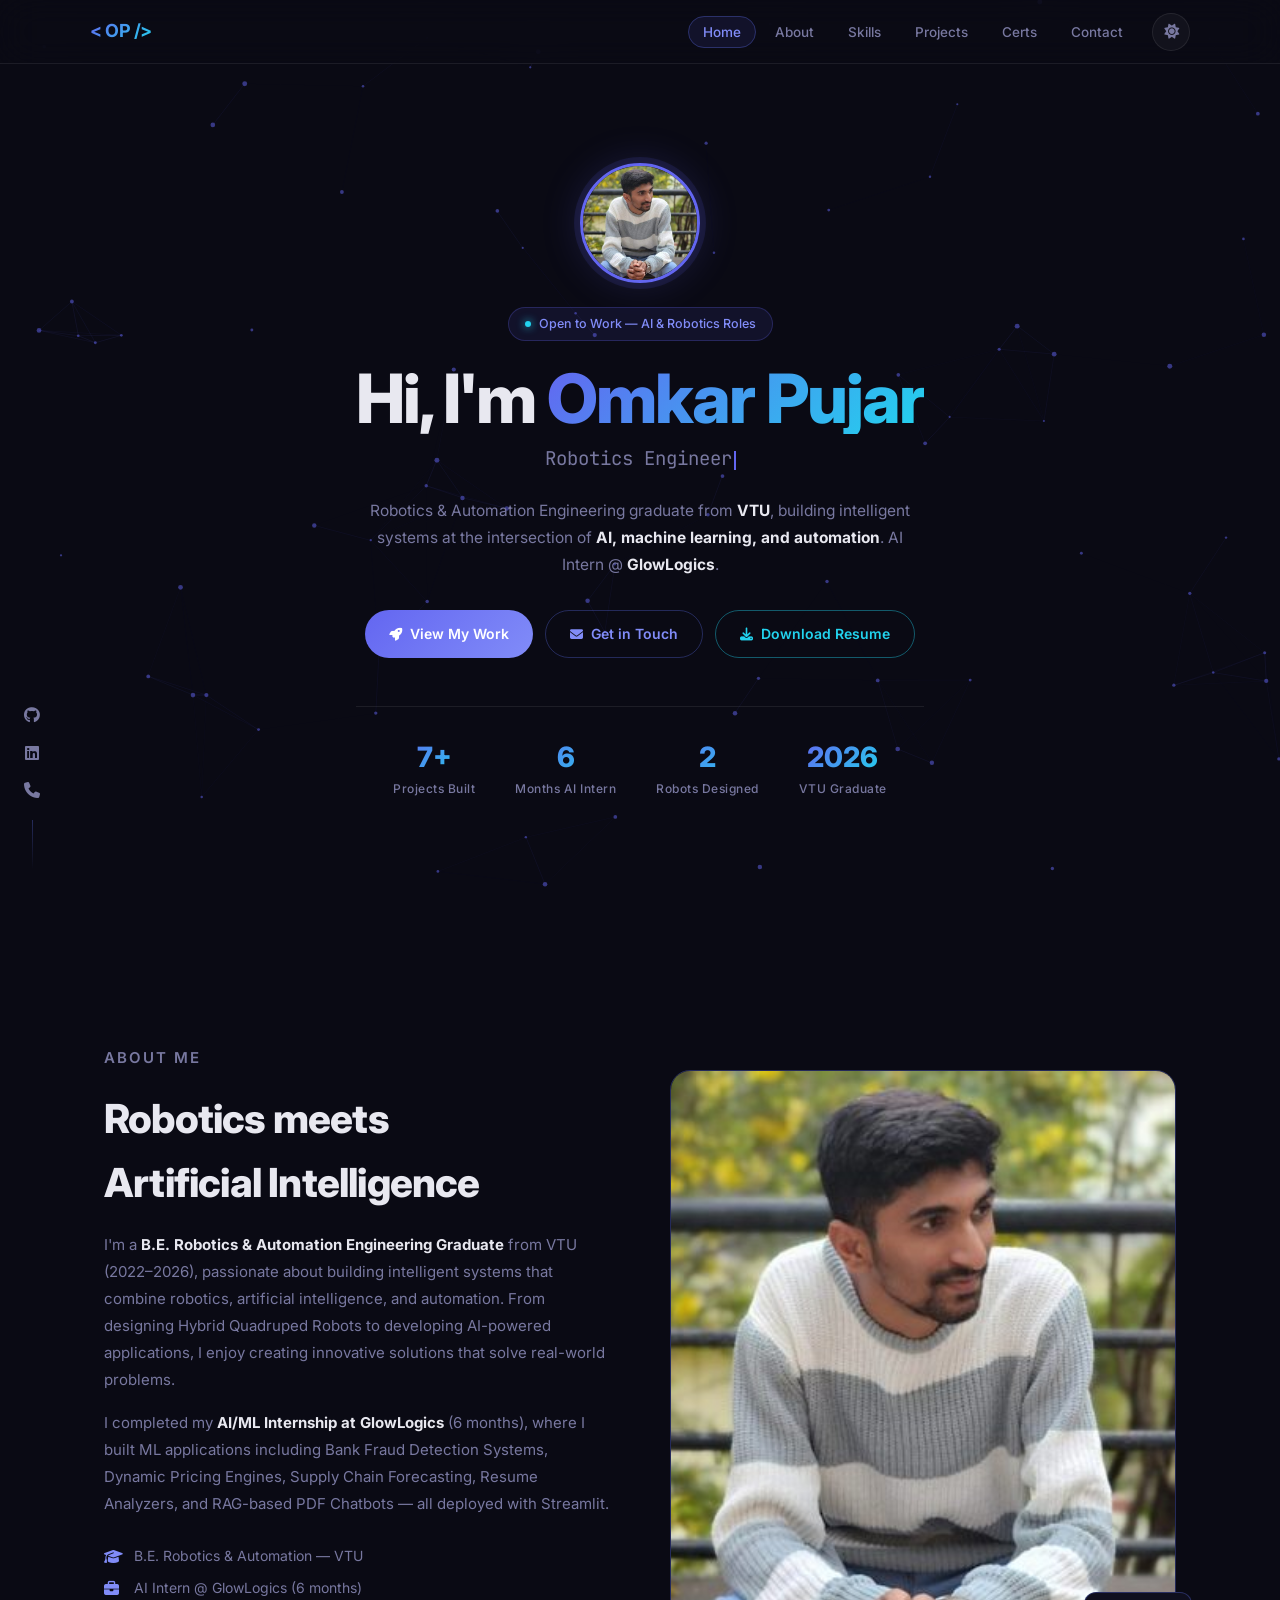
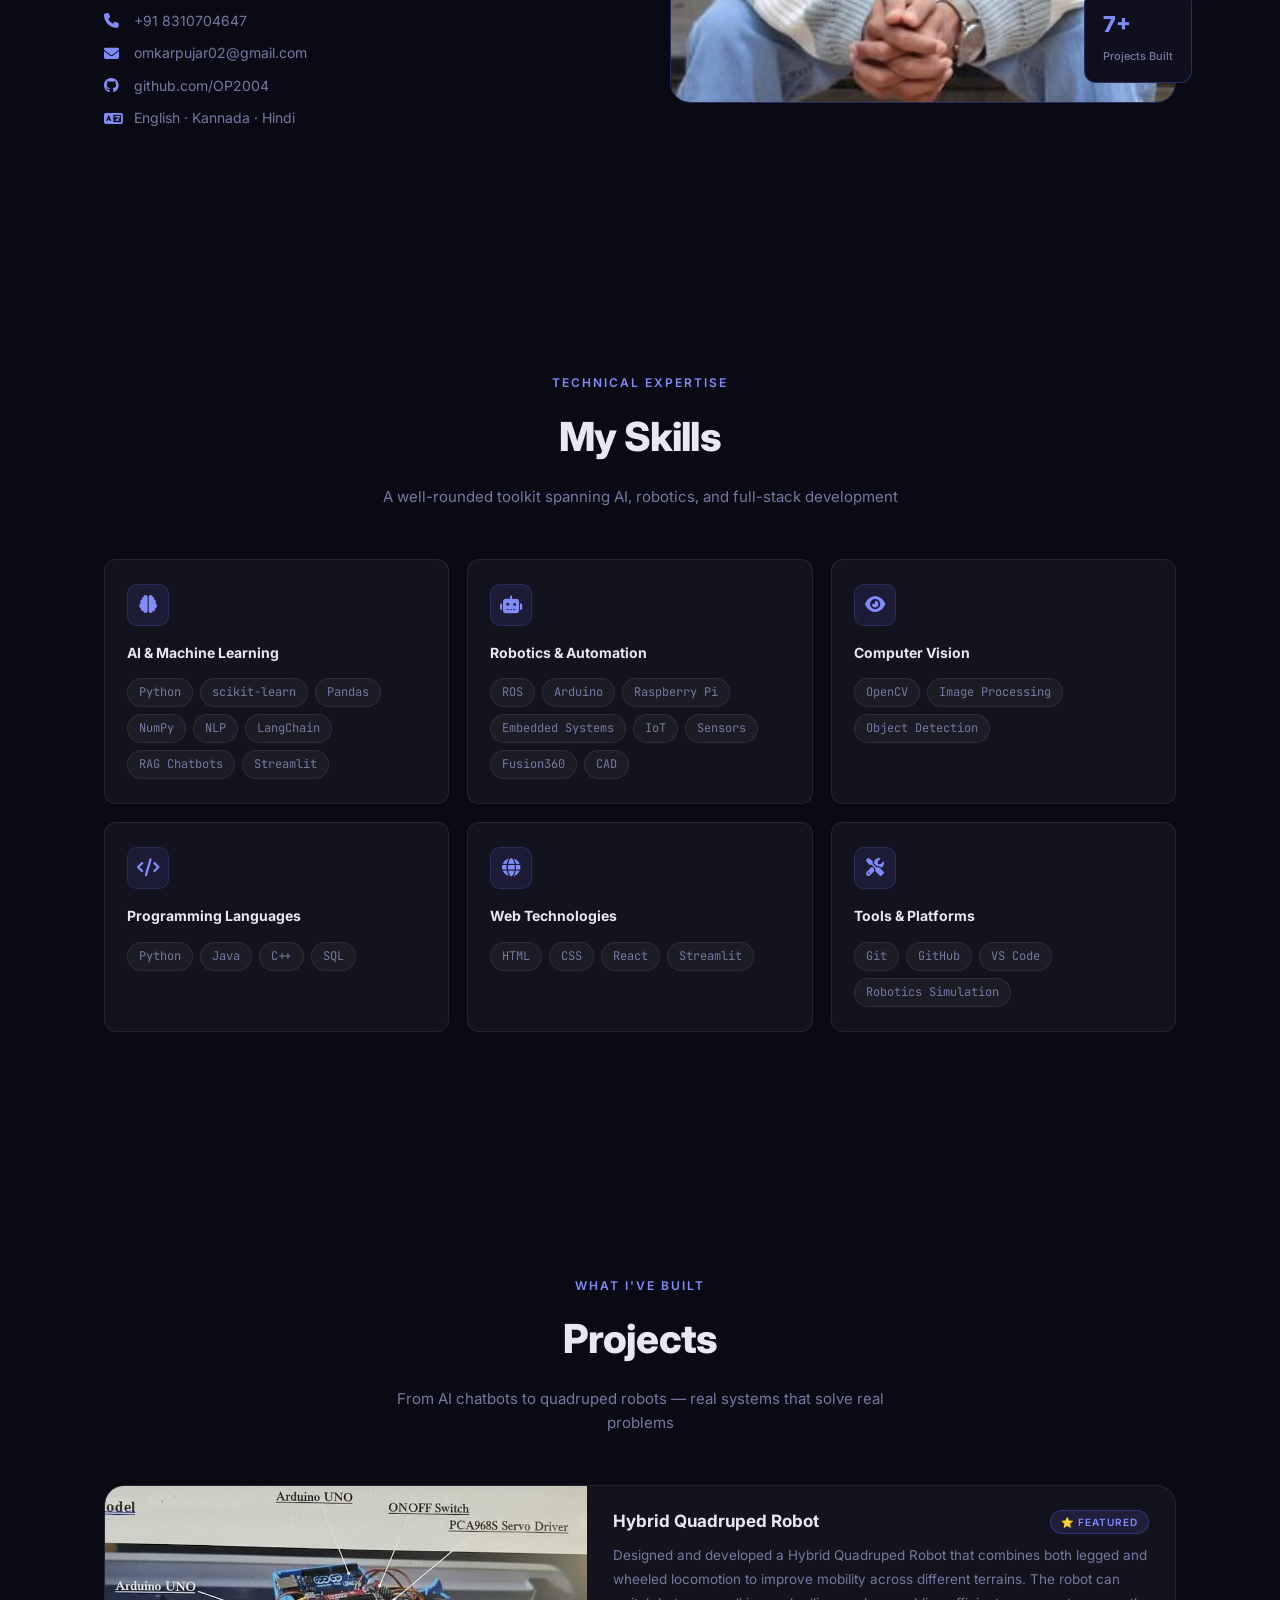
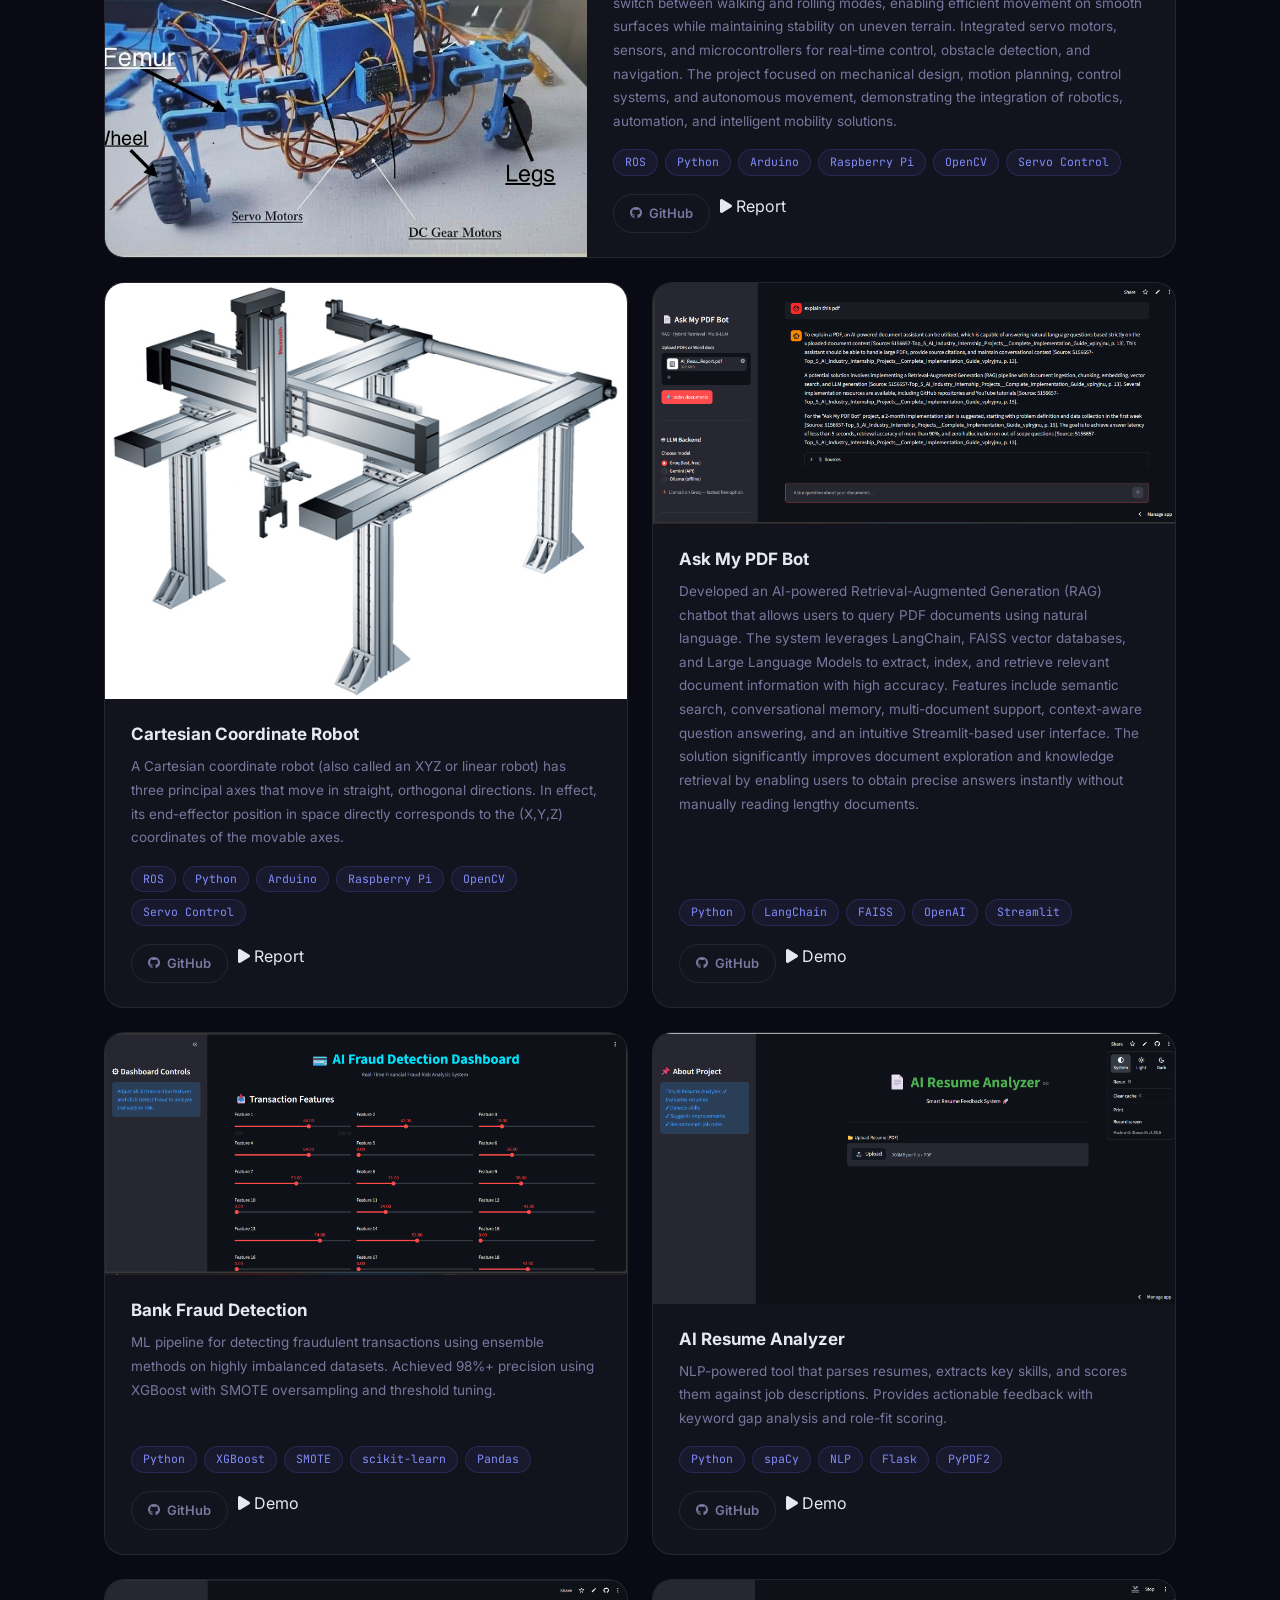
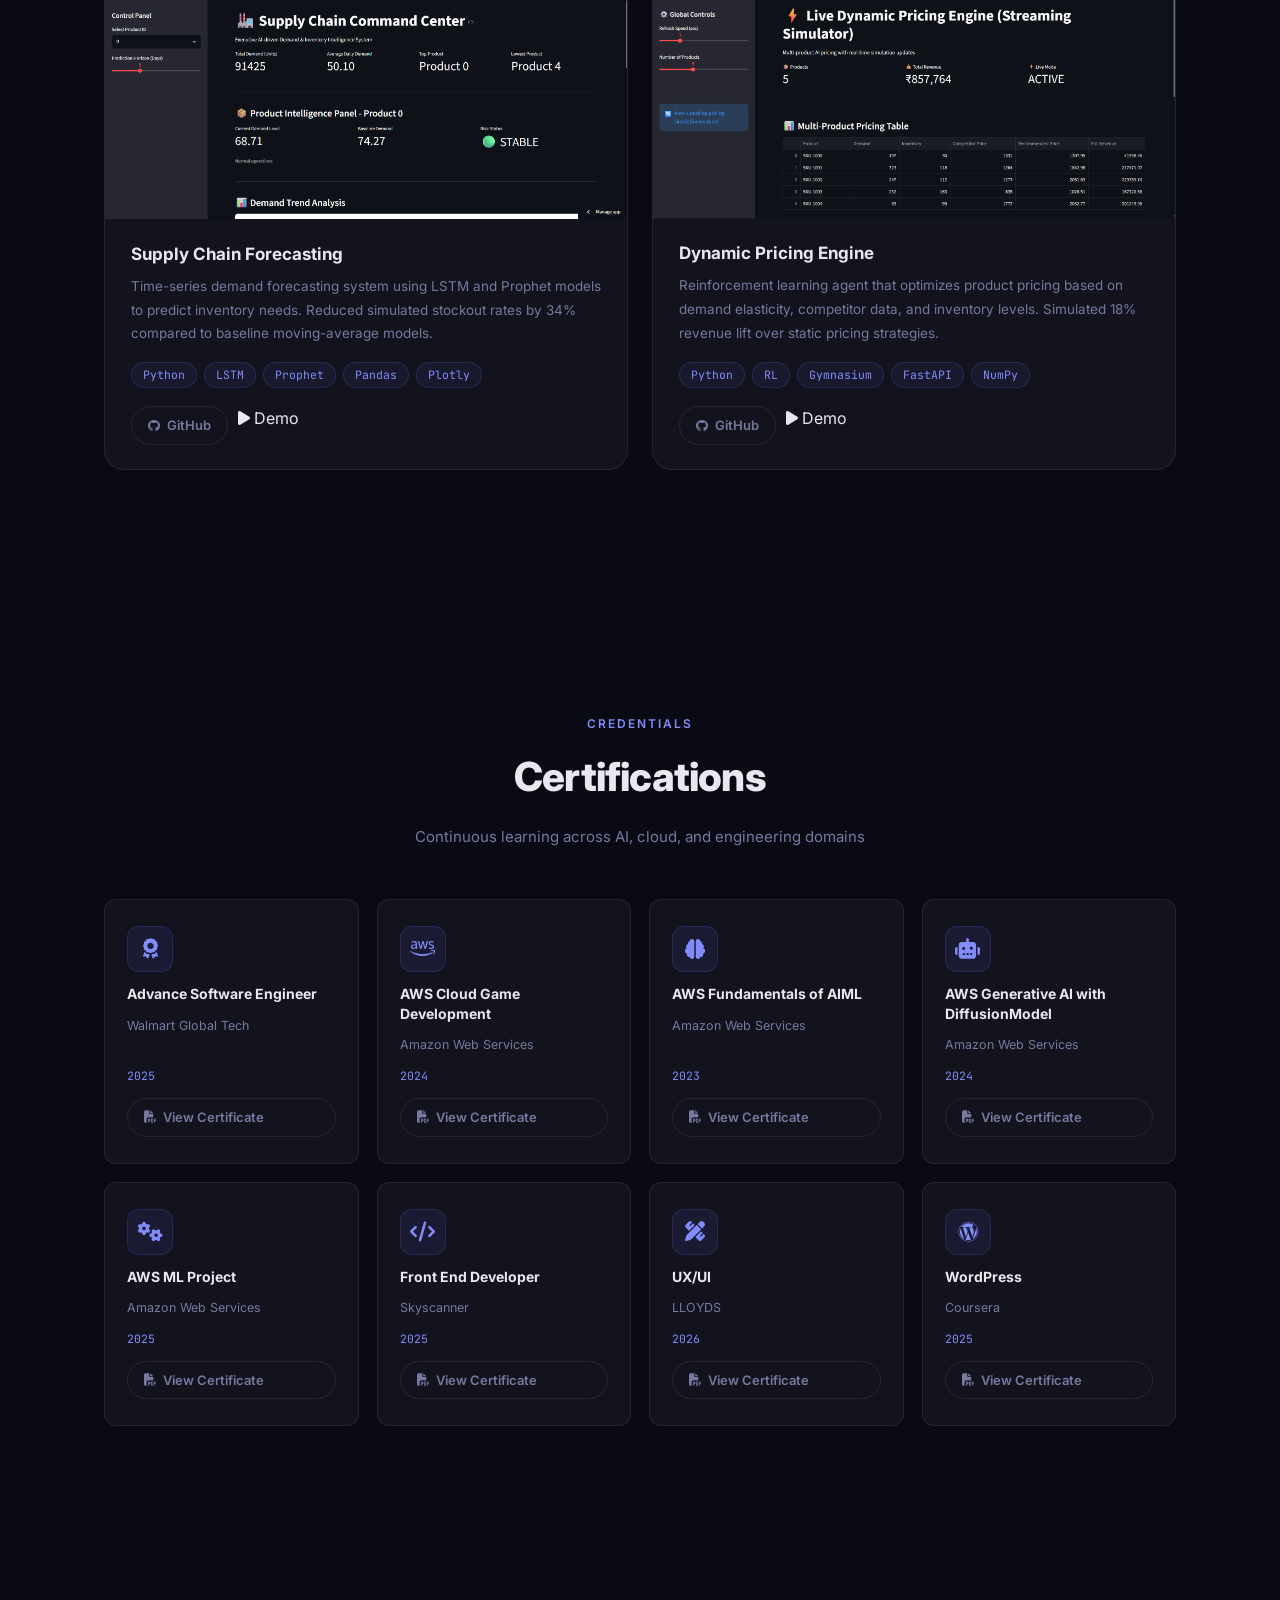
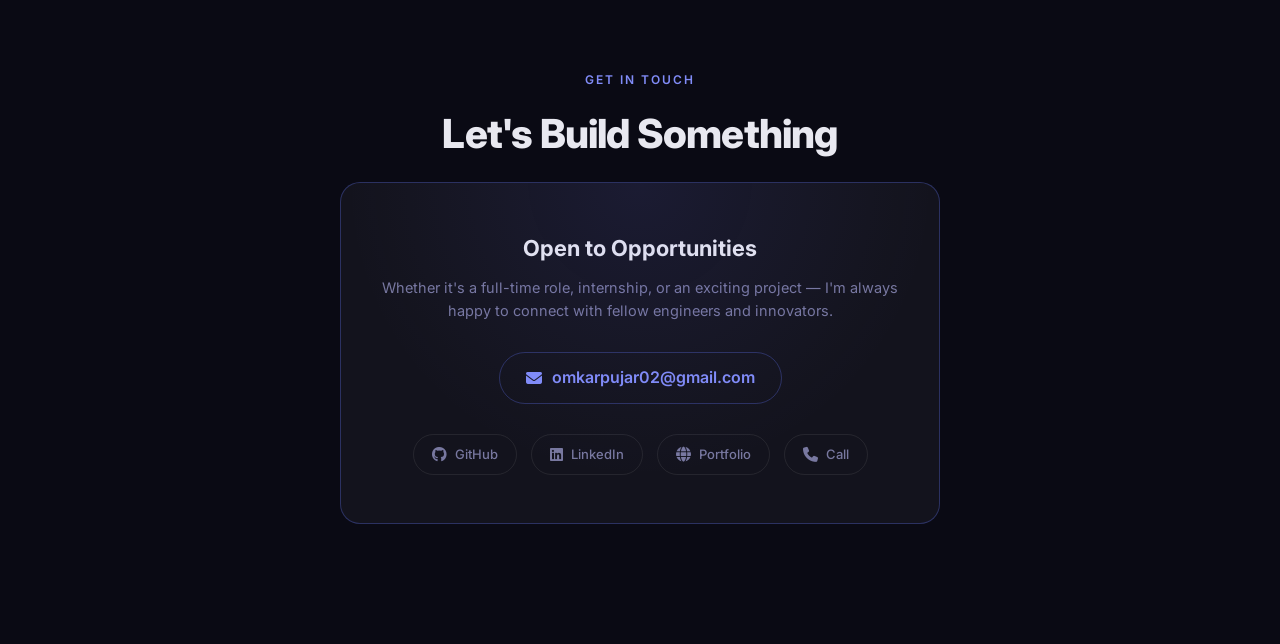
==== commit fdfe67a1: "Update index.html" ====
--- a/index.html
+++ b/index.html
@@ -2508,7 +2508,7 @@
     <div class="about-text reveal">
       <p class="section-label">About Me</p>
       <h2 class="section-title">Robotics meets<br/>Artificial Intelligence</h2>
-      <p>I'm a <strong>B.E. Robotics &amp; Automation Engineering Graduate</strong> from VTU (2020–2026), passionate about building intelligent systems that combine robotics, artificial intelligence, and automation. From designing Hybrid Quadruped Robots to developing AI-powered applications, I enjoy creating innovative solutions that solve real-world problems.</p>
+      <p>I'm a <strong>B.E. Robotics &amp; Automation Engineering Graduate</strong> from VTU (2022–2026), passionate about building intelligent systems that combine robotics, artificial intelligence, and automation. From designing Hybrid Quadruped Robots to developing AI-powered applications, I enjoy creating innovative solutions that solve real-world problems.</p>
       <p>I completed my <strong>AI/ML Internship at GlowLogics</strong> (6 months), where I built ML applications including Bank Fraud Detection Systems, Dynamic Pricing Engines, Supply Chain Forecasting, Resume Analyzers, and RAG-based PDF Chatbots — all deployed with Streamlit.</p>
       <div class="about-highlights">
         <div class="highlight-item"><i class="fa-solid fa-graduation-cap"></i> B.E. Robotics &amp; Automation — VTU</div>
